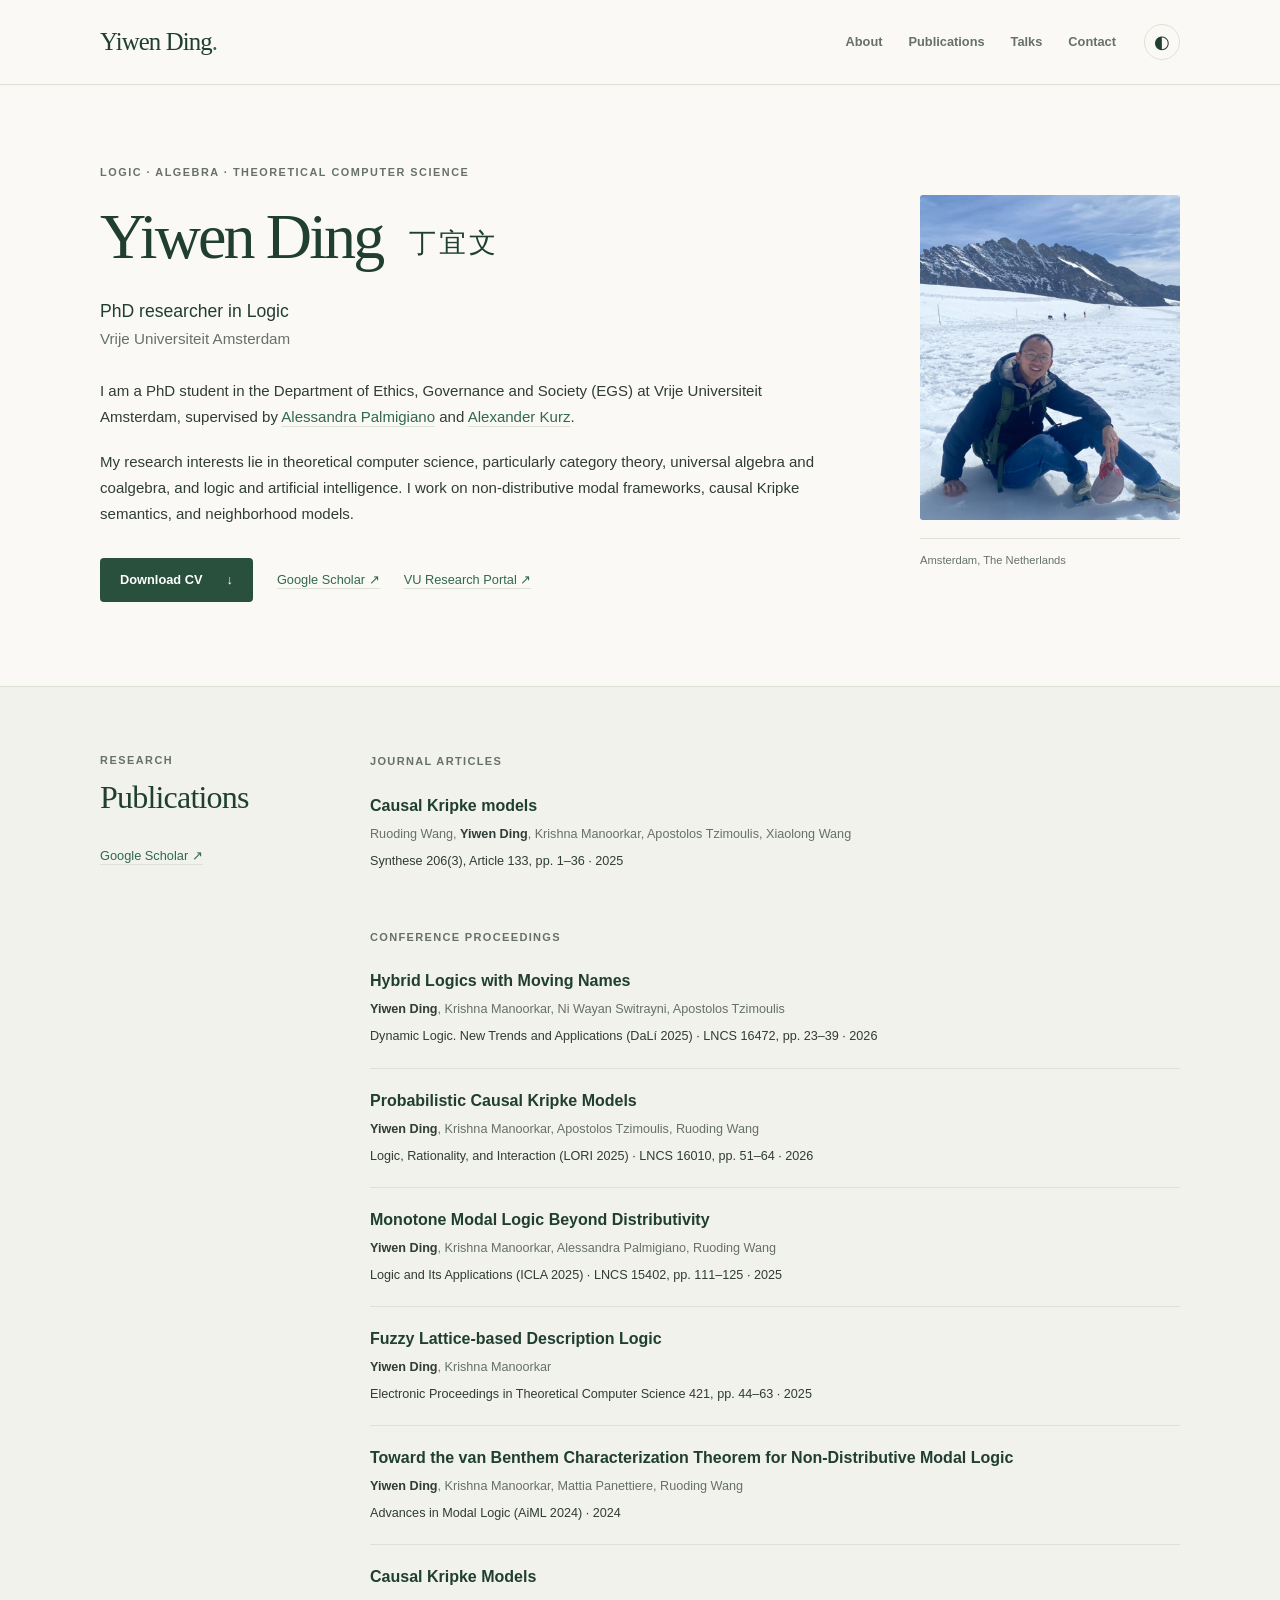
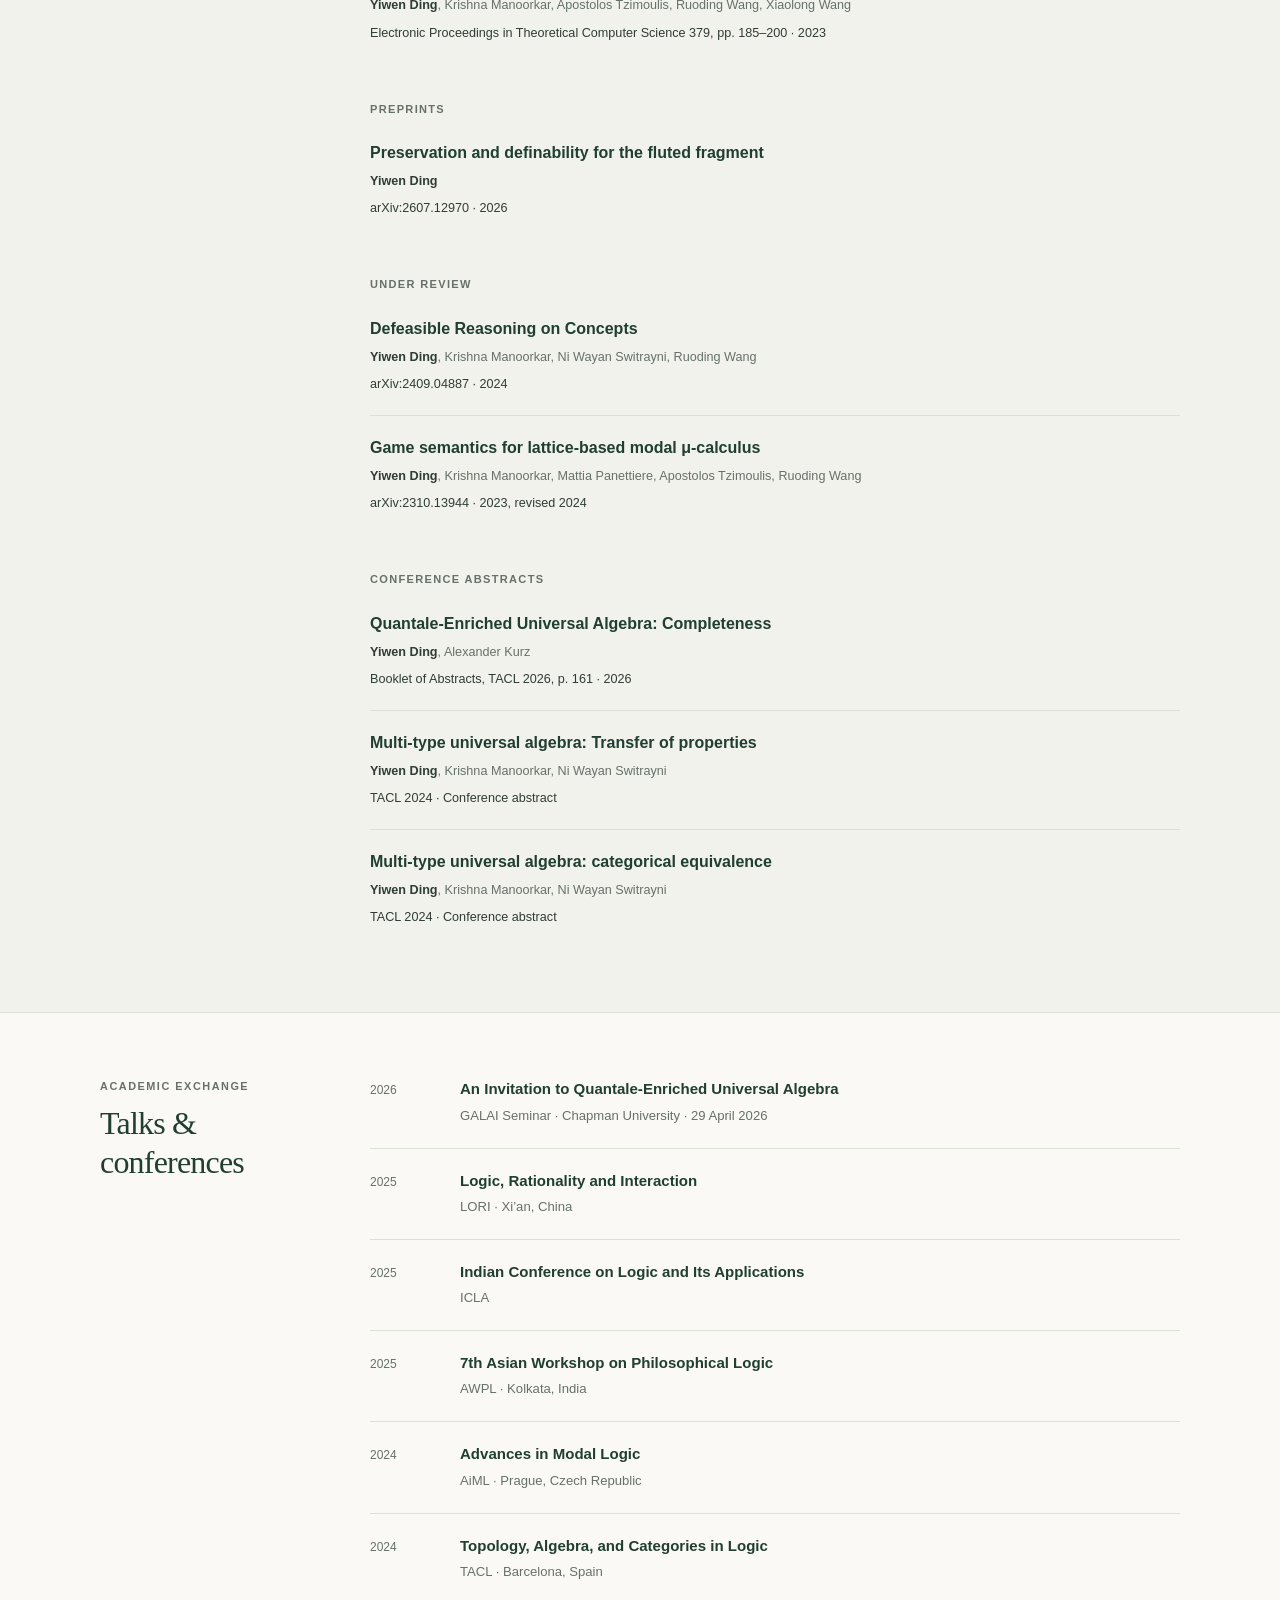
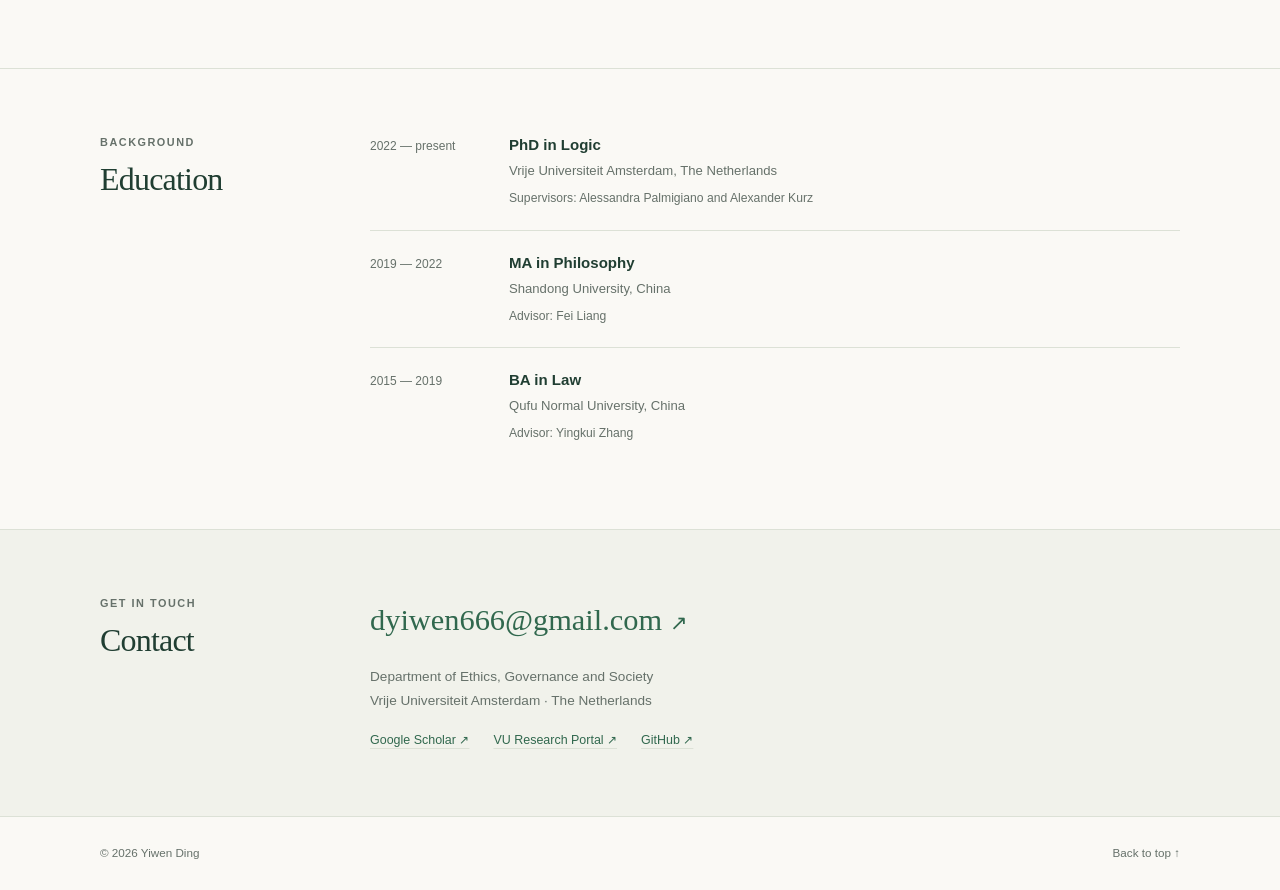
==== index.html @ 4020439a "update" ====
<!DOCTYPE html>
<html lang="en">
<head>
  <meta charset="UTF-8">
  <meta name="viewport" content="width=device-width, initial-scale=1.0">
  <meta name="description" content="Yiwen Ding — PhD researcher in logic at Vrije Universiteit Amsterdam. Research in modal logic, algebra, coalgebra, and the foundations of reasoning.">
  <meta name="color-scheme" content="light dark">
  <title>Yiwen Ding | Logic &amp; Theoretical Computer Science</title>
  <link rel="stylesheet" href="style.css">
  <script src="script.js" defer></script>
</head>
<body class="light">
  <a class="skip-link" href="#main">Skip to content</a>
  <header class="site-header">
    <div class="container header-inner">
      <a class="wordmark" href="#about" aria-label="Yiwen Ding, home">Yiwen Ding<span class="wordmark-dot">.</span></a>
      <div class="nav-right">
        <nav aria-label="Main navigation">
          <a href="#about">About</a>
          <a href="#publications">Publications</a>
          <a href="#talks">Talks</a>
          <a href="#contact">Contact</a>
        </nav>
        <button id="theme-toggle" type="button" aria-label="Switch to dark theme" title="Switch to dark theme" hidden>◐</button>
      </div>
    </div>
  </header>
  <main id="main">
    <section id="about" class="intro section">
      <div class="container about-grid">
        <div>
          <p class="eyebrow">Logic · Algebra · Theoretical Computer Science</p>
          <h1>Yiwen Ding <span class="chinese-name" lang="zh">丁宜文</span></h1>
          <p class="intro-role">PhD researcher in Logic<br><span>Vrije Universiteit Amsterdam</span></p>
          <p>I am a PhD student in the Department of Ethics, Governance and Society (EGS) at Vrije Universiteit Amsterdam, supervised by <a href="https://research.vu.nl/en/persons/alessandra-palmigiano">Alessandra Palmigiano</a> and <a href="https://alexhkurz.github.io/">Alexander Kurz</a>.</p>
          <p>My research interests lie in theoretical computer science, particularly category theory, universal algebra and coalgebra, and logic and artificial intelligence. I work on non-distributive modal frameworks, causal Kripke semantics, and neighborhood models.</p>
          <div class="intro-links">
            <a class="cv-btn" href="Yiwen_Ding_CV.pdf" download>Download CV <span aria-hidden="true">↓</span></a>
            <a class="text-link" href="https://scholar.google.com/citations?user=UDOWR0MAAAAJ&amp;hl=en">Google Scholar <span aria-hidden="true">↗</span></a>
            <a class="text-link" href="https://research.vu.nl/en/persons/yiwen-ding/">VU Research Portal <span aria-hidden="true">↗</span></a>
          </div>
        </div>
        <figure class="portrait">
          <img class="profile-img" src="images/profile.jpg" alt="Yiwen Ding" width="510" height="537" fetchpriority="high">
          <figcaption>Amsterdam, The Netherlands</figcaption>
        </figure>
      </div>
    </section>
    <section id="publications" class="section publications-section">
      <div class="container section-layout">
        <div class="section-heading"><p class="eyebrow">Research</p><h2>Publications</h2><a class="text-link" href="https://scholar.google.com/citations?user=UDOWR0MAAAAJ&amp;hl=en">Google Scholar ↗</a></div>
        <div class="section-content publications">
          <h3>Journal Articles</h3>
          <ul class="list">
            <li>
              <strong><a href="https://doi.org/10.1007/s11229-025-05223-z">Causal Kripke models</a></strong>
              <p class="pub-authors">Ruoding Wang, <span class="author-self">Yiwen Ding</span>, Krishna Manoorkar, Apostolos Tzimoulis, Xiaolong Wang</p>
              <p class="pub-venue">Synthese 206(3), Article 133, pp. 1–36 · 2025</p>
            </li>
          </ul>

          <h3>Conference Proceedings</h3>
          <ul class="list">
            <li>
              <strong><a href="https://doi.org/10.1007/978-3-032-22626-6_2">Hybrid Logics with Moving Names</a></strong>
              <p class="pub-authors"><span class="author-self">Yiwen Ding</span>, Krishna Manoorkar, Ni Wayan Switrayni, Apostolos Tzimoulis</p>
              <p class="pub-venue">Dynamic Logic. New Trends and Applications (DaLí 2025) · LNCS 16472, pp. 23–39 · 2026</p>
            </li>
            <li>
              <strong><a href="https://doi.org/10.1007/978-981-95-2481-5_4">Probabilistic Causal Kripke Models</a></strong>
              <p class="pub-authors"><span class="author-self">Yiwen Ding</span>, Krishna Manoorkar, Apostolos Tzimoulis, Ruoding Wang</p>
              <p class="pub-venue">Logic, Rationality, and Interaction (LORI 2025) · LNCS 16010, pp. 51–64 · 2026</p>
            </li>
            <li>
              <strong><a href="https://doi.org/10.1007/978-3-031-89610-1_8">Monotone Modal Logic Beyond Distributivity</a></strong>
              <p class="pub-authors"><span class="author-self">Yiwen Ding</span>, Krishna Manoorkar, Alessandra Palmigiano, Ruoding Wang</p>
              <p class="pub-venue">Logic and Its Applications (ICLA 2025) · LNCS 15402, pp. 111–125 · 2025</p>
            </li>
            <li>
              <strong><a href="https://doi.org/10.4204/EPTCS.421.3">Fuzzy Lattice-based Description Logic</a></strong>
              <p class="pub-authors"><span class="author-self">Yiwen Ding</span>, Krishna Manoorkar</p>
              <p class="pub-venue">Electronic Proceedings in Theoretical Computer Science 421, pp. 44–63 · 2025</p>
            </li>
            <li>
              <strong><a href="https://arxiv.org/abs/2404.05574">Toward the van Benthem Characterization Theorem for Non-Distributive Modal Logic</a></strong>
              <p class="pub-authors"><span class="author-self">Yiwen Ding</span>, Krishna Manoorkar, Mattia Panettiere, Ruoding Wang</p>
              <p class="pub-venue">Advances in Modal Logic (AiML 2024) · 2024</p>
            </li>
            <li>
              <strong><a href="https://doi.org/10.4204/EPTCS.379.16">Causal Kripke Models</a></strong>
              <p class="pub-authors"><span class="author-self">Yiwen Ding</span>, Krishna Manoorkar, Apostolos Tzimoulis, Ruoding Wang, Xiaolong Wang</p>
              <p class="pub-venue">Electronic Proceedings in Theoretical Computer Science 379, pp. 185–200 · 2023</p>
            </li>
          </ul>

          <h3>Preprints</h3>
          <ul class="list">
            <li>
              <strong><a href="https://arxiv.org/abs/2607.12970">Preservation and definability for the fluted fragment</a></strong>
              <p class="pub-authors"><span class="author-self">Yiwen Ding</span></p>
              <p class="pub-venue">arXiv:2607.12970 · 2026</p>
            </li>
          </ul>

          <h3>Under Review</h3>
          <ul class="list">
            <li>
              <strong><a href="https://arxiv.org/abs/2409.04887">Defeasible Reasoning on Concepts</a></strong>
              <p class="pub-authors"><span class="author-self">Yiwen Ding</span>, Krishna Manoorkar, Ni Wayan Switrayni, Ruoding Wang</p>
              <p class="pub-venue">arXiv:2409.04887 · 2024</p>
            </li>
            <li>
              <strong><a href="https://arxiv.org/abs/2310.13944">Game semantics for lattice-based modal μ-calculus</a></strong>
              <p class="pub-authors"><span class="author-self">Yiwen Ding</span>, Krishna Manoorkar, Mattia Panettiere, Apostolos Tzimoulis, Ruoding Wang</p>
              <p class="pub-venue">arXiv:2310.13944 · 2023, revised 2024</p>
            </li>
          </ul>

          <h3>Conference Abstracts</h3>
          <ul class="list">
            <li>
              <strong><a href="https://iris.unipa.it/retrieve/c1d30036-c6f7-4315-8974-d4cc712c6552/TACL%202026%20-%20Booklet%20of%20Abstracts.pdf#page=176">Quantale-Enriched Universal Algebra: Completeness</a></strong>
              <p class="pub-authors"><span class="author-self">Yiwen Ding</span>, Alexander Kurz</p>
              <p class="pub-venue">Booklet of Abstracts, TACL 2026, p. 161 · 2026</p>
            </li>
            <li>
              <strong><a href="https://iiia.csic.es/tacl2024/abstracts/conference/contributed/TACL_2024_paper_72.pdf">Multi-type universal algebra: Transfer of properties</a></strong>
              <p class="pub-authors"><span class="author-self">Yiwen Ding</span>, Krishna Manoorkar, Ni Wayan Switrayni</p>
              <p class="pub-venue">TACL 2024 · Conference abstract</p>
            </li>
            <li>
              <strong><a href="https://iiia.csic.es/tacl2024/abstracts/conference/contributed/TACL_2024_paper_75.pdf">Multi-type universal algebra: categorical equivalence</a></strong>
              <p class="pub-authors"><span class="author-self">Yiwen Ding</span>, Krishna Manoorkar, Ni Wayan Switrayni</p>
              <p class="pub-venue">TACL 2024 · Conference abstract</p>
            </li>
          </ul>
        </div>
      </div>
    </section>
    <section id="talks" class="section">
      <div class="container section-layout">
        <div class="section-heading"><p class="eyebrow">Academic exchange</p><h2>Talks &amp; conferences</h2></div>
        <div class="section-content">
          <ul class="timeline">
            <li><span class="year">2026</span><div><h3><a href="https://sites.google.com/chapman.edu/galai/previous-semesters/spring-2026">An Invitation to Quantale-Enriched Universal Algebra</a></h3><p>GALAI Seminar · Chapman University · 29 April 2026</p></div></li>
            <li><span class="year">2025</span><div><h3>Logic, Rationality and Interaction</h3><p>LORI · Xi’an, China</p></div></li>
            <li><span class="year">2025</span><div><h3>Indian Conference on Logic and Its Applications</h3><p>ICLA</p></div></li>
            <li><span class="year">2025</span><div><h3>7th Asian Workshop on Philosophical Logic</h3><p>AWPL · Kolkata, India</p></div></li>
            <li><span class="year">2024</span><div><h3>Advances in Modal Logic</h3><p>AiML · Prague, Czech Republic</p></div></li>
            <li><span class="year">2024</span><div><h3>Topology, Algebra, and Categories in Logic</h3><p>TACL · Barcelona, Spain</p></div></li>
          </ul>
        </div>
      </div>
    </section>
    <section id="education" class="section">
      <div class="container section-layout">
        <div class="section-heading"><p class="eyebrow">Background</p><h2>Education</h2></div>
        <div class="section-content">
          <ul class="timeline education-list">
            <li><span class="year">2022 — present</span><div><h3>PhD in Logic</h3><p>Vrije Universiteit Amsterdam, The Netherlands</p><p class="detail">Supervisors: Alessandra Palmigiano and Alexander Kurz</p></div></li>
            <li><span class="year">2019 — 2022</span><div><h3>MA in Philosophy</h3><p>Shandong University, China</p><p class="detail">Advisor: Fei Liang</p></div></li>
            <li><span class="year">2015 — 2019</span><div><h3>BA in Law</h3><p>Qufu Normal University, China</p><p class="detail">Advisor: Yingkui Zhang</p></div></li>
          </ul>
        </div>
      </div>
    </section>
    <section id="contact" class="section contact-section">
      <div class="container section-layout">
        <div class="section-heading"><p class="eyebrow">Get in touch</p><h2>Contact</h2></div>
        <div class="section-content">
          <a class="contact-email" href="mailto:dyiwen666@gmail.com">dyiwen666@gmail.com <span aria-hidden="true">↗</span></a>
          <p>Department of Ethics, Governance and Society<br>Vrije Universiteit Amsterdam · The Netherlands</p>
          <div class="social-links"><a href="https://scholar.google.com/citations?user=UDOWR0MAAAAJ&amp;hl=en">Google Scholar ↗</a><a href="https://research.vu.nl/en/persons/yiwen-ding/">VU Research Portal ↗</a><a href="https://github.com/YiwenDing-Logic">GitHub ↗</a></div>
        </div>
      </div>
    </section>
  </main>
  <footer><div class="container footer-inner"><p>© <span data-current-year>2026</span> Yiwen Ding</p><a href="#about">Back to top ↑</a></div></footer>
</body>
</html>
---- style.css ----
/* Shared styles for the homepage and CV. System fonts keep the site self-contained. */
:root {
  color-scheme: light;
  --bg: #faf9f5;
  --surface: #f1f2eb;
  --text: #303c36;
  --muted: #66716a;
  --title: #203e32;
  --link: #31684e;
  --link-hover: #17462f;
  --border: #dce1d6;
  --button-bg: #294f3d;
  --button-text: #fff;
  --header-bg: #faf9f5f5;
}
body.dark {
  color-scheme: dark;
  --bg: #17231e;
  --surface: #1e2d25;
  --text: #d7dfd8;
  --muted: #a8b9ad;
  --title: #eef1e7;
  --link: #a4d4af;
  --link-hover: #d5f1db;
  --border: #35483c;
  --button-bg: #b6d8bb;
  --button-text: #17231e;
  --header-bg: #17231ef5;
}
* { box-sizing: border-box; }
html { scroll-behavior: smooth; scroll-padding-top: 100px; }
body { margin: 0; background: var(--bg); color: var(--text); font: 16px/1.75 -apple-system, BlinkMacSystemFont, "Segoe UI", sans-serif; -webkit-font-smoothing: antialiased; }
a { color: var(--link); text-decoration-color: var(--border); text-underline-offset: 4px; transition: color .15s; }
a:hover { color: var(--link-hover); text-decoration-color: currentColor; }
a:focus-visible, button:focus-visible { outline: 2px solid var(--link); outline-offset: 5px; border-radius: 2px; }
button { font: inherit; }
[hidden] { display: none !important; }
.container { width: min(1080px, calc(100% - 96px)); margin-inline: auto; }
h1, h2, .wordmark, .title-large { font-family: Georgia, "Times New Roman", serif; font-weight: 400; color: var(--title); }
h1 { font-size: clamp(2.8rem, 5vw, 4.1rem); line-height: 1.15; letter-spacing: -.045em; margin: 18px 0 24px; }
h2 { font-size: 2rem; line-height: 1.2; letter-spacing: -.025em; margin: 8px 0 24px; }
h3 { color: var(--title); }
p { margin: 0 0 18px; }
.eyebrow { font-size: .68rem; font-weight: 650; letter-spacing: .14em; text-transform: uppercase; color: var(--muted); margin: 0; }
.skip-link { position: fixed; top: -100px; left: 20px; z-index: 10; background: var(--bg); padding: 12px 20px; }
.skip-link:focus { top: 12px; }
.site-header { position: sticky; top: 0; z-index: 5; background: var(--header-bg); border-bottom: 1px solid var(--border); }
.header-inner { display: flex; justify-content: space-between; align-items: center; min-height: 84px; gap: 24px; }
.wordmark { font-size: 1.55rem; text-decoration: none; white-space: nowrap; letter-spacing: -.035em; }
.wordmark-dot { color: var(--link); }
.nav-right { display: flex; align-items: center; gap: 28px; }
nav { display: flex; flex-wrap: wrap; gap: 26px; }
nav a { font-size: .8rem; font-weight: 550; text-decoration: none; color: var(--muted); }
nav a:hover { color: var(--title); }
#theme-toggle { display: inline-flex; align-items: center; justify-content: center; width: 36px; height: 36px; border: 1px solid var(--border); border-radius: 50%; color: var(--title); background: transparent; cursor: pointer; font-size: 1.15rem; flex-shrink: 0; }
#theme-toggle:hover { background: var(--surface); }
.section { padding: 64px 0; }
.intro { padding-block: 78px 84px; }
.about-grid { display: grid; grid-template-columns: minmax(0, 1fr) 260px; gap: 88px; align-items: center; }
.chinese-name { display: inline-block; font-family: "Songti SC", "SimSun", serif; font-size: .42em; letter-spacing: .1em; vertical-align: middle; margin-left: 14px; }
.intro-role { color: var(--title); font-size: 1.1rem; line-height: 1.55; margin-bottom: 26px; }
.intro-role span { color: var(--muted); font-size: .95rem; }
.intro p:not(.eyebrow):not(.intro-role) { font-size: .94rem; }
.intro-links { display: flex; gap: 24px; align-items: center; flex-wrap: wrap; margin-top: 30px; }
.cv-btn { display: inline-flex; gap: 24px; align-items: center; padding: 10px 19px; background: var(--button-bg); color: var(--button-text); border: 1px solid transparent; border-radius: 4px; font-size: .8rem; font-weight: 550; text-decoration: none; }
.cv-btn:hover { color: var(--button-text); border-color: var(--link); filter: brightness(1.12); }
.text-link { font-size: .8rem; }
.portrait { margin: 0; }
.profile-img { display: block; width: 100%; aspect-ratio: 4 / 5; object-fit: cover; border-radius: 3px; }
.portrait figcaption { border-top: 1px solid var(--border); margin-top: 18px; padding-top: 12px; font-size: .7rem; color: var(--muted); }
.section-layout { display: grid; grid-template-columns: 220px minmax(0, 1fr); gap: 50px; }
.section-content { min-width: 0; }
.publications-section { background: var(--surface); border-block: 1px solid var(--border); }
.publications > h3 { font: 650 .69rem/1.4 -apple-system, BlinkMacSystemFont, "Segoe UI", sans-serif; letter-spacing: .12em; text-transform: uppercase; color: var(--muted); margin: 38px 0 4px; }
.publications > h3:first-child { margin-top: 3px; }
.list { list-style: none; padding: 0; margin: 0; }
.list li { padding: 20px 0; border-bottom: 1px solid var(--border); font-size: .84rem; color: var(--muted); }
.list li:last-child { border-bottom: 0; }
.publications strong { display: inline-block; margin-bottom: 5px; font-size: 1rem; line-height: 1.5; font-weight: 600; color: var(--title); }
.publications strong a { text-decoration: none; color: var(--title); }
.publications strong a:hover { color: var(--link); text-decoration: underline; }
.publications em { font-style: normal; color: var(--text); }
.timeline { list-style: none; margin: 0; padding: 0; }
.timeline li { display: grid; grid-template-columns: 66px minmax(0, 1fr); gap: 24px; padding: 20px 0; border-bottom: 1px solid var(--border); }
.timeline li:first-child { padding-top: 0; }
.timeline li:last-child { border-bottom: none; }
.year { color: var(--muted); font-size: .75rem; font-variant-numeric: tabular-nums; padding-top: 3px; }
.timeline h3 { font-size: .94rem; line-height: 1.55; font-weight: 550; margin: 0 0 4px; }
.timeline p { font-size: .82rem; color: var(--muted); margin: 0; }
#education { border-top: 1px solid var(--border); }
.education-list li { grid-template-columns: 115px minmax(0, 1fr); }
.timeline .detail { margin-top: 5px; font-size: .76rem; }
.contact-section { background: var(--surface); border-block: 1px solid var(--border); }
.contact-email { display: inline-block; font-family: Georgia, "Times New Roman", serif; font-size: clamp(1.25rem, 2.8vw, 1.9rem); text-decoration: none; margin-bottom: 18px; overflow-wrap: anywhere; }
.contact-email span { font-family: sans-serif; font-size: .7em; }
.contact-section .section-content p { font-size: .85rem; color: var(--muted); }
.social-links { display: flex; flex-wrap: wrap; gap: 24px; font-size: .78rem; }
footer { padding: 26px 0; color: var(--muted); font-size: .73rem; }
.footer-inner { display: flex; justify-content: space-between; gap: 20px; }
footer p { margin: 0; }
footer a { color: var(--muted); text-decoration: none; }
/* Existing standalone CV uses the same typography and theme. */
.hero { padding: 48px 0; border-bottom: 1px solid var(--border); }
.hero-content { display: flex; justify-content: space-between; align-items: flex-start; gap: 36px; }
.title-large { font-size: 2.7rem; margin: 12px 0; }
.subtitle { color: var(--muted); font-size: .88rem; max-width: 540px; }
.cv-hero-actions { display: flex; flex-direction: column; gap: 24px; align-items: flex-end; }
.cv-hero-buttons { display: flex; align-items: center; gap: 16px; }
.cv-main { padding: 48px 0; }
.cv-grid { display: grid; grid-template-columns: 270px minmax(0, 1fr); gap: 40px; }
.cv-sidebar { display: flex; flex-direction: column; gap: 24px; }
.cv-card { padding: 24px; background: var(--surface); border: 1px solid var(--border); border-radius: 4px; font-size: .8rem; overflow-wrap: anywhere; }
.cv-card h3 { margin: 0 0 14px; font-size: 1rem; }
.cv-card ul { padding-left: 18px; }
.cv-card li { margin-bottom: 8px; }
.cv-body { display: flex; flex-direction: column; gap: 34px; }
.cv-section { border-bottom: 1px solid var(--border); padding-bottom: 28px; font-size: .9rem; }
.cv-section h2 { margin-top: 0; font-size: 1.7rem; }
.cv-section .list li { padding: 12px 0; }
.cv-section .list li:first-child { padding-top: 0; }
.cv-page footer { border-top: 1px solid var(--border); }
@media (max-width: 900px) {
  .container { width: calc(100% - 64px); }
  .about-grid { grid-template-columns: minmax(0, 1fr) 210px; gap: 40px; }
  .section-layout { grid-template-columns: 170px minmax(0, 1fr); gap: 30px; }
  .cv-hero-content { flex-direction: column; }
  .cv-hero-actions { align-items: flex-start; }
  .cv-grid { grid-template-columns: 230px minmax(0, 1fr); gap: 26px; }
}
@media (max-width: 680px) {
  html { scroll-padding-top: 136px; }
  .container { width: calc(100% - 40px); }
  .header-inner { flex-wrap: wrap; gap: 4px; padding-block: 12px; }
  .wordmark { font-size: 1.4rem; }
  .nav-right { width: 100%; justify-content: space-between; gap: 12px; }
  nav { gap: 20px; }
  nav a { font-size: .75rem; }
  #theme-toggle { width: 30px; height: 30px; }
  .intro { padding: 40px 0 48px; }
  .about-grid { grid-template-columns: 1fr; gap: 32px; }
  h1 { margin-top: 14px; font-size: 2.9rem; }
  .chinese-name { margin-left: 8px; }
  .intro .eyebrow { font-size: .59rem; letter-spacing: .1em; }
  .portrait { max-width: 210px; }
  .profile-img { aspect-ratio: 1 / 1; }
  .section { padding-block: 42px; }
  .section-layout { grid-template-columns: 1fr; gap: 12px; }
  .section-heading h2 br { display: none; }
  .section-heading h2 { font-size: 1.85rem; margin-bottom: 20px; }
  .timeline li { gap: 15px; grid-template-columns: 48px minmax(0, 1fr); }
  .education-list li { grid-template-columns: 100px minmax(0, 1fr); }
  .cv-grid { grid-template-columns: 1fr; }
  .title-large { font-size: 2.2rem; }
  .cv-hero-actions nav { gap: 16px; }
}
@media (prefers-reduced-motion: reduce) {
  html { scroll-behavior: auto; }
  *, *::before, *::after { transition: none !important; }
}
@media print {
  :root, body.dark { --bg: white; --surface: white; --text: #222; --muted: #555; --title: #111; --link: #222; --border: #ddd; color-scheme: light; }
  .site-header, #theme-toggle, .skip-link, .intro-links, .cv-hero-actions, footer { display: none !important; }
  .container { width: 100%; }
  .section, .intro { padding-block: 24px; }
  .section-layout { grid-template-columns: 155px minmax(0, 1fr); gap: 24px; }
  .list li, .timeline li { break-inside: avoid; }
  .cv-grid { grid-template-columns: 1fr; }
  .cv-sidebar { display: none; }
}
.pub-authors, .pub-venue { margin: 0; }
.pub-authors { font-size: .79rem; }
.pub-venue { margin-top: 5px; font-size: .79rem; color: var(--text); }
.author-self { color: var(--text); font-weight: 600; }
.timeline h3 a { color: var(--title); text-decoration: none; }
.timeline h3 a:hover { text-decoration: underline; }
.profile-img { height: auto; }
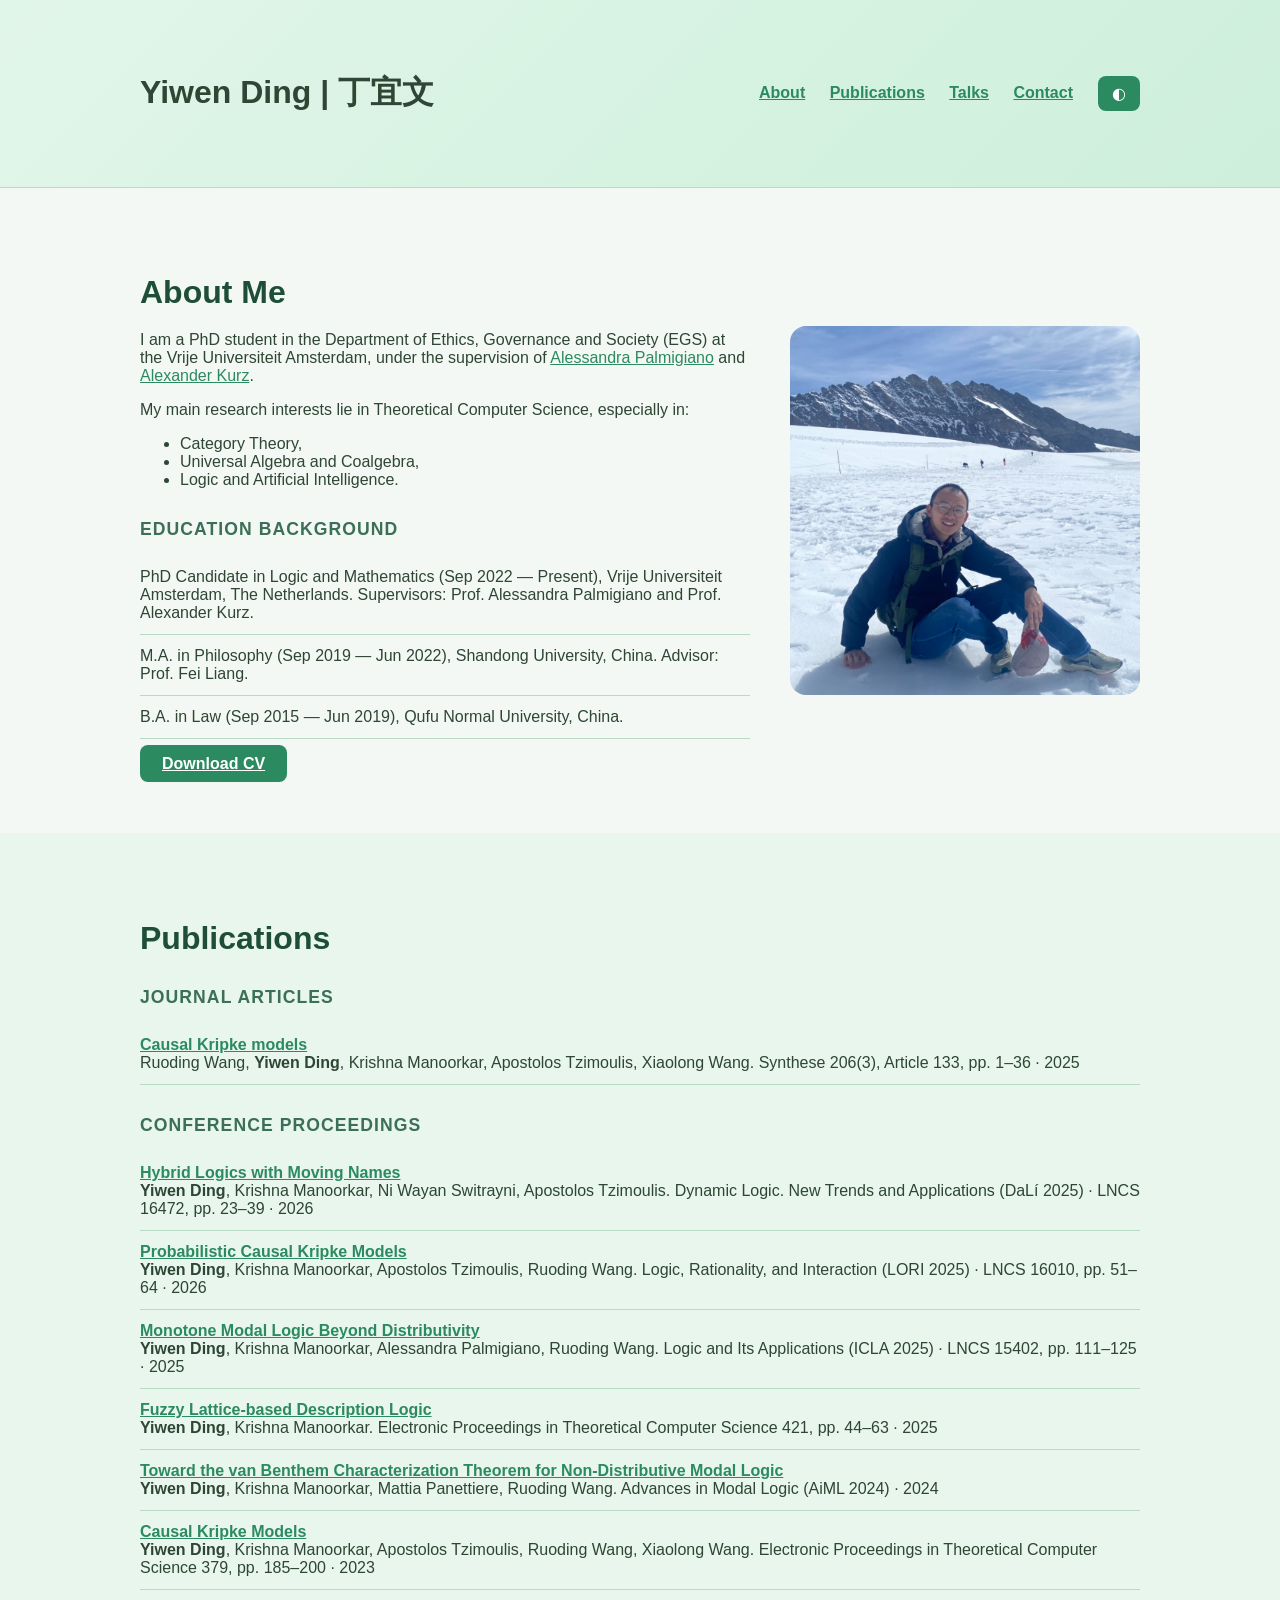
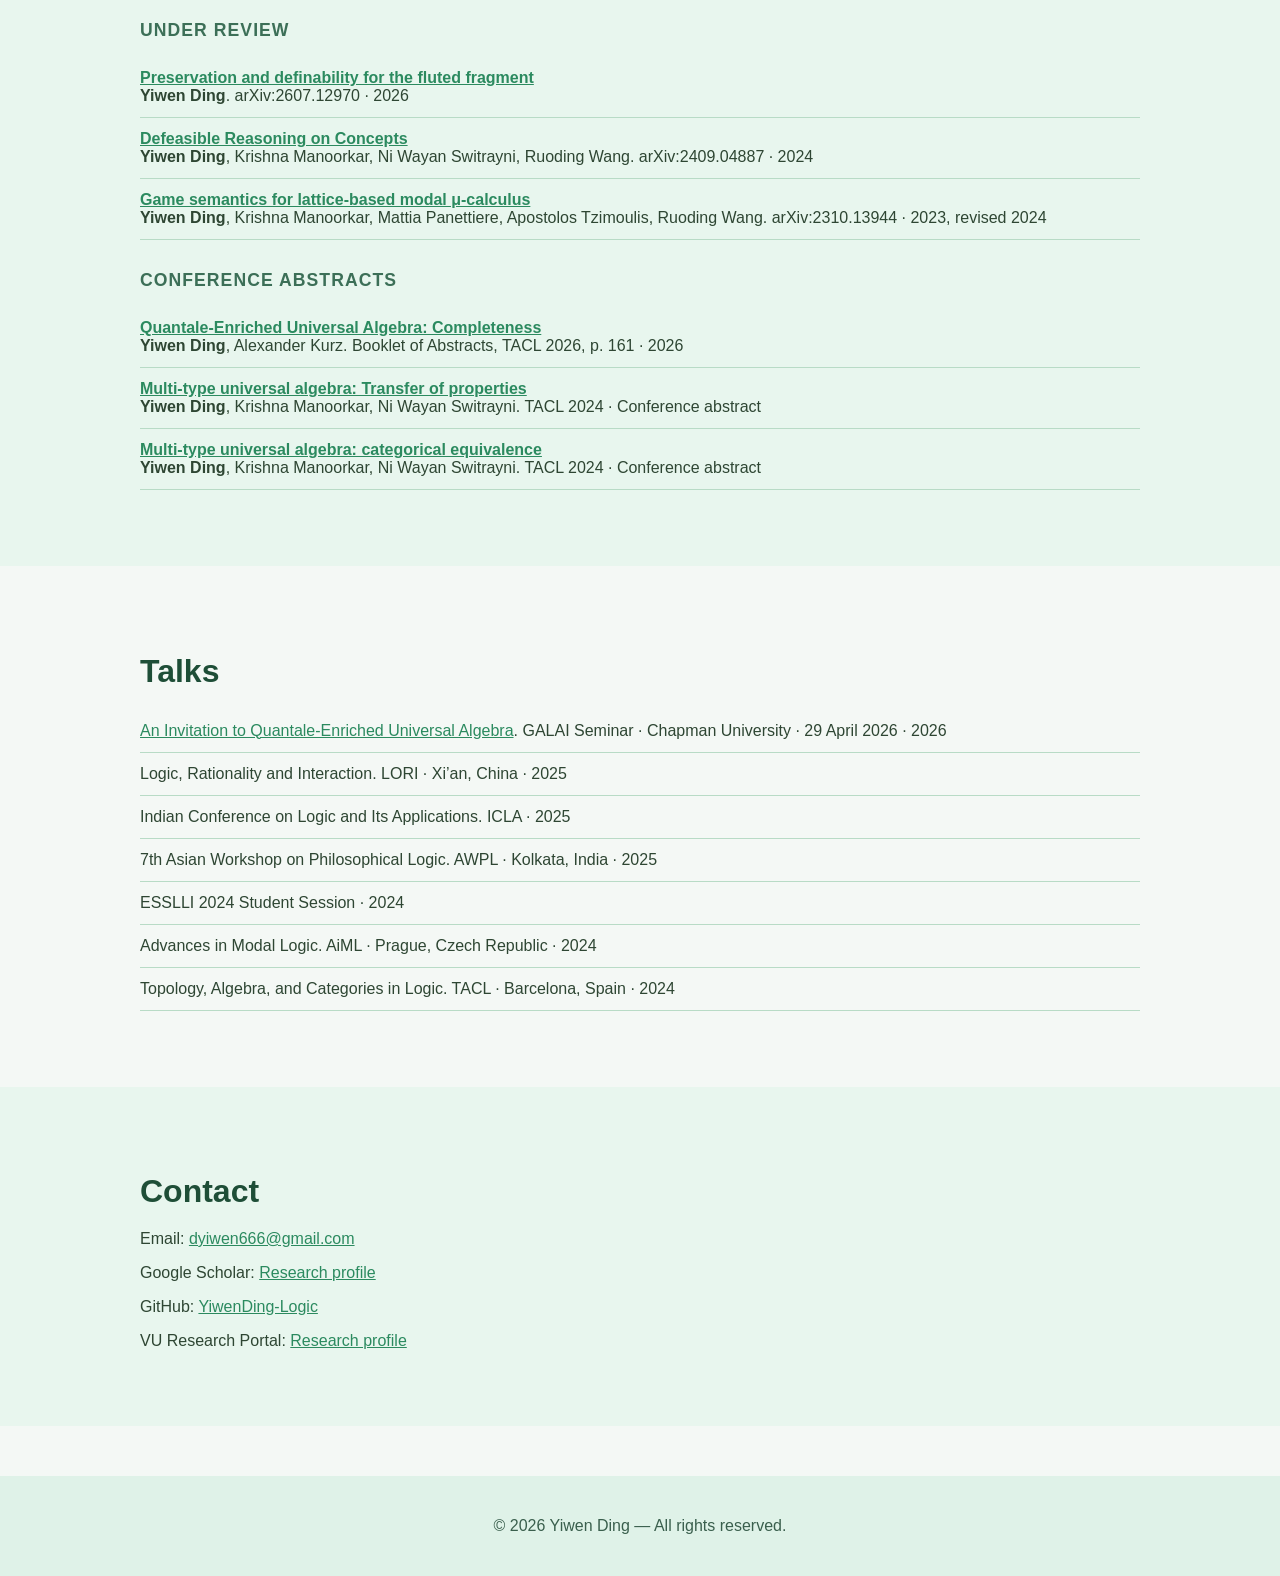
==== commit b391c424: "update" ====
--- a/index.html
+++ b/index.html
@@ -1,180 +1,173 @@
 <!DOCTYPE html>
 <html lang="en">
+
 <head>
   <meta charset="UTF-8">
   <meta name="viewport" content="width=device-width, initial-scale=1.0">
-  <meta name="description" content="Yiwen Ding — PhD researcher in logic at Vrije Universiteit Amsterdam. Research in modal logic, algebra, coalgebra, and the foundations of reasoning.">
-  <meta name="color-scheme" content="light dark">
-  <title>Yiwen Ding | Logic &amp; Theoretical Computer Science</title>
+  <title>Yiwen Ding | Personal Homepage</title>
   <link rel="stylesheet" href="style.css">
-  <script src="script.js" defer></script>
 </head>
+
 <body class="light">
-  <a class="skip-link" href="#main">Skip to content</a>
-  <header class="site-header">
-    <div class="container header-inner">
-      <a class="wordmark" href="#about" aria-label="Yiwen Ding, home">Yiwen Ding<span class="wordmark-dot">.</span></a>
+
+  <header class="hero">
+    <div class="container hero-content">
+      <div>
+        <h1 class="title-small">Yiwen Ding | 丁宜文</h1>
+      </div>
+
       <div class="nav-right">
-        <nav aria-label="Main navigation">
+        <nav>
           <a href="#about">About</a>
           <a href="#publications">Publications</a>
           <a href="#talks">Talks</a>
           <a href="#contact">Contact</a>
         </nav>
+
+        <!-- Dark Mode Toggle -->
         <button id="theme-toggle" type="button" aria-label="Switch to dark theme" title="Switch to dark theme" hidden>◐</button>
       </div>
     </div>
   </header>
-  <main id="main">
-    <section id="about" class="intro section">
-      <div class="container about-grid">
-        <div>
-          <p class="eyebrow">Logic · Algebra · Theoretical Computer Science</p>
-          <h1>Yiwen Ding <span class="chinese-name" lang="zh">丁宜文</span></h1>
-          <p class="intro-role">PhD researcher in Logic<br><span>Vrije Universiteit Amsterdam</span></p>
-          <p>I am a PhD student in the Department of Ethics, Governance and Society (EGS) at Vrije Universiteit Amsterdam, supervised by <a href="https://research.vu.nl/en/persons/alessandra-palmigiano">Alessandra Palmigiano</a> and <a href="https://alexhkurz.github.io/">Alexander Kurz</a>.</p>
-          <p>My research interests lie in theoretical computer science, particularly category theory, universal algebra and coalgebra, and logic and artificial intelligence. I work on non-distributive modal frameworks, causal Kripke semantics, and neighborhood models.</p>
-          <div class="intro-links">
-            <a class="cv-btn" href="Yiwen_Ding_CV.pdf" download>Download CV <span aria-hidden="true">↓</span></a>
-            <a class="text-link" href="https://scholar.google.com/citations?user=UDOWR0MAAAAJ&amp;hl=en">Google Scholar <span aria-hidden="true">↗</span></a>
-            <a class="text-link" href="https://research.vu.nl/en/persons/yiwen-ding/">VU Research Portal <span aria-hidden="true">↗</span></a>
-          </div>
-        </div>
-        <figure class="portrait">
-          <img class="profile-img" src="images/profile.jpg" alt="Yiwen Ding" width="510" height="537" fetchpriority="high">
-          <figcaption>Amsterdam, The Netherlands</figcaption>
-        </figure>
+
+  <main>
+  <!-- About -->
+  <section id="about" class="section">
+    <div class="container about-grid">
+      <div>
+        <h2>About Me</h2>
+        <p>
+          I am a PhD student in the Department of Ethics, Governance and Society (EGS) at the Vrije Universiteit Amsterdam, under the supervision of <a href="https://research.vu.nl/en/persons/alessandra-palmigiano" target="_blank" rel="noopener noreferrer">Alessandra Palmigiano</a> and <a href="https://alexhkurz.github.io/" target="_blank" rel="noopener noreferrer">Alexander Kurz</a>.
+        </p>
+        <p>My main research interests lie in Theoretical Computer Science, especially in:</p>
+        <ul>
+          <li>Category Theory,</li>
+          <li>Universal Algebra and Coalgebra,</li>
+          <li>Logic and Artificial Intelligence.</li>
+        </ul>
+        <h3>Education Background</h3>
+        <ul class="list">
+          <li>PhD Candidate in Logic and Mathematics (Sep 2022 — Present), Vrije Universiteit Amsterdam, The Netherlands. Supervisors: Prof. Alessandra Palmigiano and Prof. Alexander Kurz.</li>
+          <li>M.A. in Philosophy (Sep 2019 — Jun 2022), Shandong University, China. Advisor: Prof. Fei Liang.</li>
+          <li>B.A. in Law (Sep 2015 — Jun 2019), Qufu Normal University, China.</li>
+        </ul>
+        <a class="cv-btn" href="Yiwen_Ding_CV.pdf" download>Download CV</a>
       </div>
-    </section>
-    <section id="publications" class="section publications-section">
-      <div class="container section-layout">
-        <div class="section-heading"><p class="eyebrow">Research</p><h2>Publications</h2><a class="text-link" href="https://scholar.google.com/citations?user=UDOWR0MAAAAJ&amp;hl=en">Google Scholar ↗</a></div>
-        <div class="section-content publications">
+
+      <img class="profile-img" src="images/profile.jpg" alt="Yiwen Ding">
+    </div>
+  </section>
+
+  <!-- Publications -->
+  <section id="publications" class="section alt">
+    <div class="container">
+      <h2>Publications</h2>
           <h3>Journal Articles</h3>
           <ul class="list">
             <li>
-              <strong><a href="https://doi.org/10.1007/s11229-025-05223-z">Causal Kripke models</a></strong>
-              <p class="pub-authors">Ruoding Wang, <span class="author-self">Yiwen Ding</span>, Krishna Manoorkar, Apostolos Tzimoulis, Xiaolong Wang</p>
-              <p class="pub-venue">Synthese 206(3), Article 133, pp. 1–36 · 2025</p>
+              <strong><a href="https://doi.org/10.1007/s11229-025-05223-z">Causal Kripke models</a></strong><br>
+          Ruoding Wang, <span class="author-self">Yiwen Ding</span>, Krishna Manoorkar, Apostolos Tzimoulis, Xiaolong Wang. Synthese 206(3), Article 133, pp. 1–36 · 2025
             </li>
           </ul>
 
           <h3>Conference Proceedings</h3>
           <ul class="list">
             <li>
-              <strong><a href="https://doi.org/10.1007/978-3-032-22626-6_2">Hybrid Logics with Moving Names</a></strong>
-              <p class="pub-authors"><span class="author-self">Yiwen Ding</span>, Krishna Manoorkar, Ni Wayan Switrayni, Apostolos Tzimoulis</p>
-              <p class="pub-venue">Dynamic Logic. New Trends and Applications (DaLí 2025) · LNCS 16472, pp. 23–39 · 2026</p>
+              <strong><a href="https://doi.org/10.1007/978-3-032-22626-6_2">Hybrid Logics with Moving Names</a></strong><br>
+          <span class="author-self">Yiwen Ding</span>, Krishna Manoorkar, Ni Wayan Switrayni, Apostolos Tzimoulis. Dynamic Logic. New Trends and Applications (DaLí 2025) · LNCS 16472, pp. 23–39 · 2026
             </li>
             <li>
-              <strong><a href="https://doi.org/10.1007/978-981-95-2481-5_4">Probabilistic Causal Kripke Models</a></strong>
-              <p class="pub-authors"><span class="author-self">Yiwen Ding</span>, Krishna Manoorkar, Apostolos Tzimoulis, Ruoding Wang</p>
-              <p class="pub-venue">Logic, Rationality, and Interaction (LORI 2025) · LNCS 16010, pp. 51–64 · 2026</p>
+              <strong><a href="https://doi.org/10.1007/978-981-95-2481-5_4">Probabilistic Causal Kripke Models</a></strong><br>
+          <span class="author-self">Yiwen Ding</span>, Krishna Manoorkar, Apostolos Tzimoulis, Ruoding Wang. Logic, Rationality, and Interaction (LORI 2025) · LNCS 16010, pp. 51–64 · 2026
             </li>
             <li>
-              <strong><a href="https://doi.org/10.1007/978-3-031-89610-1_8">Monotone Modal Logic Beyond Distributivity</a></strong>
-              <p class="pub-authors"><span class="author-self">Yiwen Ding</span>, Krishna Manoorkar, Alessandra Palmigiano, Ruoding Wang</p>
-              <p class="pub-venue">Logic and Its Applications (ICLA 2025) · LNCS 15402, pp. 111–125 · 2025</p>
+              <strong><a href="https://doi.org/10.1007/978-3-031-89610-1_8">Monotone Modal Logic Beyond Distributivity</a></strong><br>
+          <span class="author-self">Yiwen Ding</span>, Krishna Manoorkar, Alessandra Palmigiano, Ruoding Wang. Logic and Its Applications (ICLA 2025) · LNCS 15402, pp. 111–125 · 2025
             </li>
             <li>
-              <strong><a href="https://doi.org/10.4204/EPTCS.421.3">Fuzzy Lattice-based Description Logic</a></strong>
-              <p class="pub-authors"><span class="author-self">Yiwen Ding</span>, Krishna Manoorkar</p>
-              <p class="pub-venue">Electronic Proceedings in Theoretical Computer Science 421, pp. 44–63 · 2025</p>
+              <strong><a href="https://doi.org/10.4204/EPTCS.421.3">Fuzzy Lattice-based Description Logic</a></strong><br>
+          <span class="author-self">Yiwen Ding</span>, Krishna Manoorkar. Electronic Proceedings in Theoretical Computer Science 421, pp. 44–63 · 2025
             </li>
             <li>
-              <strong><a href="https://arxiv.org/abs/2404.05574">Toward the van Benthem Characterization Theorem for Non-Distributive Modal Logic</a></strong>
-              <p class="pub-authors"><span class="author-self">Yiwen Ding</span>, Krishna Manoorkar, Mattia Panettiere, Ruoding Wang</p>
-              <p class="pub-venue">Advances in Modal Logic (AiML 2024) · 2024</p>
+              <strong><a href="https://arxiv.org/abs/2404.05574">Toward the van Benthem Characterization Theorem for Non-Distributive Modal Logic</a></strong><br>
+          <span class="author-self">Yiwen Ding</span>, Krishna Manoorkar, Mattia Panettiere, Ruoding Wang. Advances in Modal Logic (AiML 2024) · 2024
             </li>
             <li>
-              <strong><a href="https://doi.org/10.4204/EPTCS.379.16">Causal Kripke Models</a></strong>
-              <p class="pub-authors"><span class="author-self">Yiwen Ding</span>, Krishna Manoorkar, Apostolos Tzimoulis, Ruoding Wang, Xiaolong Wang</p>
-              <p class="pub-venue">Electronic Proceedings in Theoretical Computer Science 379, pp. 185–200 · 2023</p>
-            </li>
-          </ul>
-
-          <h3>Preprints</h3>
-          <ul class="list">
-            <li>
-              <strong><a href="https://arxiv.org/abs/2607.12970">Preservation and definability for the fluted fragment</a></strong>
-              <p class="pub-authors"><span class="author-self">Yiwen Ding</span></p>
-              <p class="pub-venue">arXiv:2607.12970 · 2026</p>
+              <strong><a href="https://doi.org/10.4204/EPTCS.379.16">Causal Kripke Models</a></strong><br>
+          <span class="author-self">Yiwen Ding</span>, Krishna Manoorkar, Apostolos Tzimoulis, Ruoding Wang, Xiaolong Wang. Electronic Proceedings in Theoretical Computer Science 379, pp. 185–200 · 2023
             </li>
           </ul>
 
           <h3>Under Review</h3>
           <ul class="list">
             <li>
-              <strong><a href="https://arxiv.org/abs/2409.04887">Defeasible Reasoning on Concepts</a></strong>
-              <p class="pub-authors"><span class="author-self">Yiwen Ding</span>, Krishna Manoorkar, Ni Wayan Switrayni, Ruoding Wang</p>
-              <p class="pub-venue">arXiv:2409.04887 · 2024</p>
+              <strong><a href="https://arxiv.org/abs/2607.12970">Preservation and definability for the fluted fragment</a></strong><br>
+          <span class="author-self">Yiwen Ding</span>. arXiv:2607.12970 · 2026
             </li>
             <li>
-              <strong><a href="https://arxiv.org/abs/2310.13944">Game semantics for lattice-based modal μ-calculus</a></strong>
-              <p class="pub-authors"><span class="author-self">Yiwen Ding</span>, Krishna Manoorkar, Mattia Panettiere, Apostolos Tzimoulis, Ruoding Wang</p>
-              <p class="pub-venue">arXiv:2310.13944 · 2023, revised 2024</p>
+              <strong><a href="https://arxiv.org/abs/2409.04887">Defeasible Reasoning on Concepts</a></strong><br>
+          <span class="author-self">Yiwen Ding</span>, Krishna Manoorkar, Ni Wayan Switrayni, Ruoding Wang. arXiv:2409.04887 · 2024
+            </li>
+            <li>
+              <strong><a href="https://arxiv.org/abs/2310.13944">Game semantics for lattice-based modal μ-calculus</a></strong><br>
+          <span class="author-self">Yiwen Ding</span>, Krishna Manoorkar, Mattia Panettiere, Apostolos Tzimoulis, Ruoding Wang. arXiv:2310.13944 · 2023, revised 2024
             </li>
           </ul>
 
           <h3>Conference Abstracts</h3>
           <ul class="list">
             <li>
-              <strong><a href="https://iris.unipa.it/retrieve/c1d30036-c6f7-4315-8974-d4cc712c6552/TACL%202026%20-%20Booklet%20of%20Abstracts.pdf#page=176">Quantale-Enriched Universal Algebra: Completeness</a></strong>
-              <p class="pub-authors"><span class="author-self">Yiwen Ding</span>, Alexander Kurz</p>
-              <p class="pub-venue">Booklet of Abstracts, TACL 2026, p. 161 · 2026</p>
+              <strong><a href="https://iris.unipa.it/retrieve/c1d30036-c6f7-4315-8974-d4cc712c6552/TACL%202026%20-%20Booklet%20of%20Abstracts.pdf#page=176">Quantale-Enriched Universal Algebra: Completeness</a></strong><br>
+          <span class="author-self">Yiwen Ding</span>, Alexander Kurz. Booklet of Abstracts, TACL 2026, p. 161 · 2026
             </li>
             <li>
-              <strong><a href="https://iiia.csic.es/tacl2024/abstracts/conference/contributed/TACL_2024_paper_72.pdf">Multi-type universal algebra: Transfer of properties</a></strong>
-              <p class="pub-authors"><span class="author-self">Yiwen Ding</span>, Krishna Manoorkar, Ni Wayan Switrayni</p>
-              <p class="pub-venue">TACL 2024 · Conference abstract</p>
+              <strong><a href="https://iiia.csic.es/tacl2024/abstracts/conference/contributed/TACL_2024_paper_72.pdf">Multi-type universal algebra: Transfer of properties</a></strong><br>
+          <span class="author-self">Yiwen Ding</span>, Krishna Manoorkar, Ni Wayan Switrayni. TACL 2024 · Conference abstract
             </li>
             <li>
-              <strong><a href="https://iiia.csic.es/tacl2024/abstracts/conference/contributed/TACL_2024_paper_75.pdf">Multi-type universal algebra: categorical equivalence</a></strong>
-              <p class="pub-authors"><span class="author-self">Yiwen Ding</span>, Krishna Manoorkar, Ni Wayan Switrayni</p>
-              <p class="pub-venue">TACL 2024 · Conference abstract</p>
+              <strong><a href="https://iiia.csic.es/tacl2024/abstracts/conference/contributed/TACL_2024_paper_75.pdf">Multi-type universal algebra: categorical equivalence</a></strong><br>
+          <span class="author-self">Yiwen Ding</span>, Krishna Manoorkar, Ni Wayan Switrayni. TACL 2024 · Conference abstract
             </li>
           </ul>
-        </div>
-      </div>
-    </section>
-    <section id="talks" class="section">
-      <div class="container section-layout">
-        <div class="section-heading"><p class="eyebrow">Academic exchange</p><h2>Talks &amp; conferences</h2></div>
-        <div class="section-content">
-          <ul class="timeline">
-            <li><span class="year">2026</span><div><h3><a href="https://sites.google.com/chapman.edu/galai/previous-semesters/spring-2026">An Invitation to Quantale-Enriched Universal Algebra</a></h3><p>GALAI Seminar · Chapman University · 29 April 2026</p></div></li>
-            <li><span class="year">2025</span><div><h3>Logic, Rationality and Interaction</h3><p>LORI · Xi’an, China</p></div></li>
-            <li><span class="year">2025</span><div><h3>Indian Conference on Logic and Its Applications</h3><p>ICLA</p></div></li>
-            <li><span class="year">2025</span><div><h3>7th Asian Workshop on Philosophical Logic</h3><p>AWPL · Kolkata, India</p></div></li>
-            <li><span class="year">2024</span><div><h3>Advances in Modal Logic</h3><p>AiML · Prague, Czech Republic</p></div></li>
-            <li><span class="year">2024</span><div><h3>Topology, Algebra, and Categories in Logic</h3><p>TACL · Barcelona, Spain</p></div></li>
-          </ul>
-        </div>
-      </div>
-    </section>
-    <section id="education" class="section">
-      <div class="container section-layout">
-        <div class="section-heading"><p class="eyebrow">Background</p><h2>Education</h2></div>
-        <div class="section-content">
-          <ul class="timeline education-list">
-            <li><span class="year">2022 — present</span><div><h3>PhD in Logic</h3><p>Vrije Universiteit Amsterdam, The Netherlands</p><p class="detail">Supervisors: Alessandra Palmigiano and Alexander Kurz</p></div></li>
-            <li><span class="year">2019 — 2022</span><div><h3>MA in Philosophy</h3><p>Shandong University, China</p><p class="detail">Advisor: Fei Liang</p></div></li>
-            <li><span class="year">2015 — 2019</span><div><h3>BA in Law</h3><p>Qufu Normal University, China</p><p class="detail">Advisor: Yingkui Zhang</p></div></li>
-          </ul>
-        </div>
-      </div>
-    </section>
-    <section id="contact" class="section contact-section">
-      <div class="container section-layout">
-        <div class="section-heading"><p class="eyebrow">Get in touch</p><h2>Contact</h2></div>
-        <div class="section-content">
-          <a class="contact-email" href="mailto:dyiwen666@gmail.com">dyiwen666@gmail.com <span aria-hidden="true">↗</span></a>
-          <p>Department of Ethics, Governance and Society<br>Vrije Universiteit Amsterdam · The Netherlands</p>
-          <div class="social-links"><a href="https://scholar.google.com/citations?user=UDOWR0MAAAAJ&amp;hl=en">Google Scholar ↗</a><a href="https://research.vu.nl/en/persons/yiwen-ding/">VU Research Portal ↗</a><a href="https://github.com/YiwenDing-Logic">GitHub ↗</a></div>
-        </div>
-      </div>
-    </section>
+    </div>
+  </section>
+
+  <!-- talks -->
+  <section id="talks" class="section">
+    <div class="container">
+      <h2>Talks</h2>
+      <ul id="talk-list" class="list">
+        <li><a href="https://sites.google.com/chapman.edu/galai/previous-semesters/spring-2026">An Invitation to Quantale-Enriched Universal Algebra</a>. GALAI Seminar · Chapman University · 29 April 2026 · 2026</li>
+        <li>Logic, Rationality and Interaction. LORI · Xi’an, China · 2025</li>
+        <li>Indian Conference on Logic and Its Applications. ICLA · 2025</li>
+        <li>7th Asian Workshop on Philosophical Logic. AWPL · Kolkata, India · 2025</li>
+        <li>ESSLLI 2024 Student Session · 2024</li>
+        <li>Advances in Modal Logic. AiML · Prague, Czech Republic · 2024</li>
+        <li>Topology, Algebra, and Categories in Logic. TACL · Barcelona, Spain · 2024</li>
+      </ul>
+    </div>
+  </section>
+
+  <!-- Contact -->
+  <section id="contact" class="section alt">
+    <div class="container">
+      <h2>Contact</h2>
+      <p>Email: <a href="mailto:dyiwen666@gmail.com">dyiwen666@gmail.com</a></p>
+      <p>Google Scholar: <a href="https://scholar.google.com/citations?user=UDOWR0MAAAAJ&amp;hl=en">Research profile</a></p>
+      <p>GitHub: <a href="https://github.com/YiwenDing-Logic" target="_blank" rel="noopener noreferrer">YiwenDing-Logic</a></p>
+      <p>VU Research Portal: <a href="https://research.vu.nl/en/persons/yiwen-ding/" target="_blank" rel="noopener noreferrer">Research profile</a></p>
+    </div>
+  </section>
+
   </main>
-  <footer><div class="container footer-inner"><p>© <span data-current-year>2026</span> Yiwen Ding</p><a href="#about">Back to top ↑</a></div></footer>
+
+  <footer>
+    <div class="container">
+      <p>&copy; <span data-current-year>2026</span> Yiwen Ding — All rights reserved.</p>
+    </div>
+  </footer>
+
+  <script src="script.js"></script>
+
 </body>
 </html>
--- a/style.css
+++ b/style.css
@@ -1,176 +1,337 @@
-/* Shared styles for the homepage and CV. System fonts keep the site self-contained. */
-:root {
-  color-scheme: light;
-  --bg: #faf9f5;
-  --surface: #f1f2eb;
-  --text: #303c36;
-  --muted: #66716a;
-  --title: #203e32;
-  --link: #31684e;
-  --link-hover: #17462f;
-  --border: #dce1d6;
-  --button-bg: #294f3d;
-  --button-text: #fff;
-  --header-bg: #faf9f5f5;
-}
+/* ===== THEME VARIABLES ===== */
+
+body.light {
+  --bg: #f4f8f5;
+  --text: #2e4633;
+  --link: #2b8a5f;
+  --link-hover: #1f6e4a;
+
+  --hero-start: #e1f6e9;
+  --hero-end: #cdefdb;
+
+  --section-alt: #e8f6ee;
+  --border: #b8dbc6;
+
+  --title: #1e4e37;
+  --subtitle: #3c6f57;
+
+  --button-bg: #2b8a5f;
+  --button-bg-hover: #23724d;
+
+  --footer-bg: #dff2e8;
+  --footer-text: #3a5f4d;
+}
+
 body.dark {
-  color-scheme: dark;
-  --bg: #17231e;
-  --surface: #1e2d25;
-  --text: #d7dfd8;
-  --muted: #a8b9ad;
-  --title: #eef1e7;
-  --link: #a4d4af;
-  --link-hover: #d5f1db;
-  --border: #35483c;
-  --button-bg: #b6d8bb;
-  --button-text: #17231e;
-  --header-bg: #17231ef5;
-}
-* { box-sizing: border-box; }
-html { scroll-behavior: smooth; scroll-padding-top: 100px; }
-body { margin: 0; background: var(--bg); color: var(--text); font: 16px/1.75 -apple-system, BlinkMacSystemFont, "Segoe UI", sans-serif; -webkit-font-smoothing: antialiased; }
-a { color: var(--link); text-decoration-color: var(--border); text-underline-offset: 4px; transition: color .15s; }
-a:hover { color: var(--link-hover); text-decoration-color: currentColor; }
-a:focus-visible, button:focus-visible { outline: 2px solid var(--link); outline-offset: 5px; border-radius: 2px; }
-button { font: inherit; }
+  --bg: #1b2a23;
+  --text: #d4e8dd;
+  --link: #8ddfb4;
+  --link-hover: #c0ffd8;
+
+  --hero-start: #20382e;
+  --hero-end: #183026;
+
+  --section-alt: #243c33;
+  --border: #3d5a4f;
+
+  --title: #d5f5e6;
+
+  --button-bg: #4fb98a;
+  --button-bg-hover: #65d8a0;
+
+  --footer-bg: #20382e;
+  --footer-text: #c5e7d7;
+}
+
+/* ===== GLOBAL ===== */
+
+body {
+  margin: 0;
+  font-family: "Helvetica Neue", Arial, sans-serif;
+  background: var(--bg);
+  color: var(--text);
+  transition: background 0.3s, color 0.3s;
+}
+
+a {
+  color: var(--link);
+}
+a:hover {
+  color: var(--link-hover);
+}
+
+/* Container */
+.container {
+  width: 90%;
+  max-width: 1000px;
+  margin: auto;
+}
+
+/* Header */
+.hero {
+  background: linear-gradient(135deg, var(--hero-start), var(--hero-end));
+  padding: 50px 0;
+  border-bottom: 1px solid var(--border);
+}
+
+.hero-content {
+  display: flex;
+  justify-content: space-between;
+  align-items: center;
+}
+
+.title-large {
+  font-size: 2.8rem;
+  margin: 0;
+  color: var(--title);
+}
+
+nav a {
+  margin-left: 20px;
+  font-weight: 600;
+}
+
+.nav-right {
+  display: flex;
+  align-items: center;
+}
+
+/* Dark mode button */
+#theme-toggle {
+  margin-left: 25px;
+  padding: 8px 14px;
+  font-size: 1rem;
+  border-radius: 8px;
+  background: var(--button-bg);
+  color: white;
+  border: none;
+  cursor: pointer;
+}
+#theme-toggle:hover {
+  background: var(--button-bg-hover);
+}
+
+/* Sections */
+.section {
+  padding: 60px 0;
+}
+
+.section.alt {
+  background: var(--section-alt);
+}
+
+h2 {
+  font-size: 2rem;
+  margin-bottom: 20px;
+  color: var(--title);
+}
+
+/* Subheadings inside sections (e.g. publication categories) */
+h3 {
+  font-size: 1.1rem;
+  text-transform: uppercase;
+  letter-spacing: 0.06em;
+  margin: 30px 0 10px;
+  color: var(--subtitle);
+}
+
+/* About grid */
+.about-grid {
+  display: grid;
+  grid-template-columns: 1fr 350px;
+  gap: 40px;
+  align-items: center;
+}
+
+.profile-img {
+  width: 100%;
+  border-radius: 16px;
+}
+
+/* List */
+.list {
+  list-style: none;
+  padding: 0;
+}
+
+.list li {
+  padding: 12px 0;
+  border-bottom: 1px solid var(--border);
+}
+
+/* CV button */
+.cv-btn {
+  padding: 10px 22px;
+  background: var(--button-bg);
+  color: white;
+  border-radius: 8px;
+  font-weight: bold;
+}
+.cv-btn:hover {
+  background: var(--button-bg-hover);
+}
+
+/* CV page overrides */
+.cv-page .hero {
+  border-bottom-color: transparent;
+}
+
+.cv-hero-content {
+  align-items: flex-start;
+  gap: 20px;
+}
+
+.cv-hero-actions {
+  display: flex;
+  flex-direction: column;
+  align-items: flex-end;
+  gap: 12px;
+}
+
+.cv-hero-actions nav a {
+  margin-left: 0;
+  margin-right: 16px;
+}
+
+.cv-hero-actions nav {
+  display: flex;
+  flex-wrap: wrap;
+  justify-content: flex-end;
+  gap: 12px;
+}
+
+.cv-hero-buttons {
+  display: flex;
+  align-items: center;
+  gap: 12px;
+}
+
+.cv-main {
+  padding: 40px 0 80px;
+}
+
+.cv-grid {
+  display: grid;
+  grid-template-columns: 280px 1fr;
+  gap: 32px;
+}
+
+.cv-sidebar {
+  display: flex;
+  flex-direction: column;
+  gap: 24px;
+}
+
+.cv-card {
+  background: rgba(255, 255, 255, 0.85);
+  border: 1px solid var(--border);
+  padding: 20px;
+  border-radius: 20px;
+  box-shadow: 0 12px 24px rgba(0, 0, 0, 0.05);
+}
+
+.cv-card h3 {
+  margin-top: 0;
+  margin-bottom: 12px;
+  color: var(--title);
+}
+
+.cv-card ul {
+  list-style: none;
+  padding: 0;
+  margin: 0;
+}
+
+.cv-card ul li {
+  margin-bottom: 6px;
+}
+
+.cv-body {
+  display: flex;
+  flex-direction: column;
+  gap: 40px;
+}
+
+.cv-section {
+  background: rgba(255, 255, 255, 0.9);
+  border-radius: 20px;
+  padding: 26px 32px;
+  border: 1px solid var(--border);
+  box-shadow: 0 10px 20px rgba(0, 0, 0, 0.04);
+}
+
+.cv-section h2 {
+  margin-top: 0;
+}
+
+.cv-section .list li {
+  padding: 0;
+  border-bottom: none;
+  margin-bottom: 12px;
+}
+
+.cv-section .list li:last-child {
+  margin-bottom: 0;
+}
+
+.eyebrow {
+  letter-spacing: 0.2em;
+  text-transform: uppercase;
+  font-size: 0.9rem;
+  margin-bottom: 6px;
+  color: var(--subtitle);
+}
+
+.subtitle {
+  margin: 0;
+  color: var(--title);
+  max-width: 420px;
+}
+
+@media (max-width: 960px) {
+  .cv-grid {
+    grid-template-columns: 1fr;
+  }
+
+  .cv-hero-actions {
+    width: 100%;
+    align-items: flex-start;
+  }
+
+  .cv-hero-actions nav {
+    justify-content: flex-start;
+  }
+}
+
+/* Footer */
+footer {
+  text-align: center;
+  padding: 25px 0;
+  background: var(--footer-bg);
+  color: var(--footer-text);
+  margin-top: 50px;
+}
+
+/* Small compatibility fixes; retain the original desktop layout. */
+body.dark { --subtitle: #a9d5bd; }
 [hidden] { display: none !important; }
-.container { width: min(1080px, calc(100% - 96px)); margin-inline: auto; }
-h1, h2, .wordmark, .title-large { font-family: Georgia, "Times New Roman", serif; font-weight: 400; color: var(--title); }
-h1 { font-size: clamp(2.8rem, 5vw, 4.1rem); line-height: 1.15; letter-spacing: -.045em; margin: 18px 0 24px; }
-h2 { font-size: 2rem; line-height: 1.2; letter-spacing: -.025em; margin: 8px 0 24px; }
-h3 { color: var(--title); }
-p { margin: 0 0 18px; }
-.eyebrow { font-size: .68rem; font-weight: 650; letter-spacing: .14em; text-transform: uppercase; color: var(--muted); margin: 0; }
-.skip-link { position: fixed; top: -100px; left: 20px; z-index: 10; background: var(--bg); padding: 12px 20px; }
-.skip-link:focus { top: 12px; }
-.site-header { position: sticky; top: 0; z-index: 5; background: var(--header-bg); border-bottom: 1px solid var(--border); }
-.header-inner { display: flex; justify-content: space-between; align-items: center; min-height: 84px; gap: 24px; }
-.wordmark { font-size: 1.55rem; text-decoration: none; white-space: nowrap; letter-spacing: -.035em; }
-.wordmark-dot { color: var(--link); }
-.nav-right { display: flex; align-items: center; gap: 28px; }
-nav { display: flex; flex-wrap: wrap; gap: 26px; }
-nav a { font-size: .8rem; font-weight: 550; text-decoration: none; color: var(--muted); }
-nav a:hover { color: var(--title); }
-#theme-toggle { display: inline-flex; align-items: center; justify-content: center; width: 36px; height: 36px; border: 1px solid var(--border); border-radius: 50%; color: var(--title); background: transparent; cursor: pointer; font-size: 1.15rem; flex-shrink: 0; }
-#theme-toggle:hover { background: var(--surface); }
-.section { padding: 64px 0; }
-.intro { padding-block: 78px 84px; }
-.about-grid { display: grid; grid-template-columns: minmax(0, 1fr) 260px; gap: 88px; align-items: center; }
-.chinese-name { display: inline-block; font-family: "Songti SC", "SimSun", serif; font-size: .42em; letter-spacing: .1em; vertical-align: middle; margin-left: 14px; }
-.intro-role { color: var(--title); font-size: 1.1rem; line-height: 1.55; margin-bottom: 26px; }
-.intro-role span { color: var(--muted); font-size: .95rem; }
-.intro p:not(.eyebrow):not(.intro-role) { font-size: .94rem; }
-.intro-links { display: flex; gap: 24px; align-items: center; flex-wrap: wrap; margin-top: 30px; }
-.cv-btn { display: inline-flex; gap: 24px; align-items: center; padding: 10px 19px; background: var(--button-bg); color: var(--button-text); border: 1px solid transparent; border-radius: 4px; font-size: .8rem; font-weight: 550; text-decoration: none; }
-.cv-btn:hover { color: var(--button-text); border-color: var(--link); filter: brightness(1.12); }
-.text-link { font-size: .8rem; }
-.portrait { margin: 0; }
-.profile-img { display: block; width: 100%; aspect-ratio: 4 / 5; object-fit: cover; border-radius: 3px; }
-.portrait figcaption { border-top: 1px solid var(--border); margin-top: 18px; padding-top: 12px; font-size: .7rem; color: var(--muted); }
-.section-layout { display: grid; grid-template-columns: 220px minmax(0, 1fr); gap: 50px; }
-.section-content { min-width: 0; }
-.publications-section { background: var(--surface); border-block: 1px solid var(--border); }
-.publications > h3 { font: 650 .69rem/1.4 -apple-system, BlinkMacSystemFont, "Segoe UI", sans-serif; letter-spacing: .12em; text-transform: uppercase; color: var(--muted); margin: 38px 0 4px; }
-.publications > h3:first-child { margin-top: 3px; }
-.list { list-style: none; padding: 0; margin: 0; }
-.list li { padding: 20px 0; border-bottom: 1px solid var(--border); font-size: .84rem; color: var(--muted); }
-.list li:last-child { border-bottom: 0; }
-.publications strong { display: inline-block; margin-bottom: 5px; font-size: 1rem; line-height: 1.5; font-weight: 600; color: var(--title); }
-.publications strong a { text-decoration: none; color: var(--title); }
-.publications strong a:hover { color: var(--link); text-decoration: underline; }
-.publications em { font-style: normal; color: var(--text); }
-.timeline { list-style: none; margin: 0; padding: 0; }
-.timeline li { display: grid; grid-template-columns: 66px minmax(0, 1fr); gap: 24px; padding: 20px 0; border-bottom: 1px solid var(--border); }
-.timeline li:first-child { padding-top: 0; }
-.timeline li:last-child { border-bottom: none; }
-.year { color: var(--muted); font-size: .75rem; font-variant-numeric: tabular-nums; padding-top: 3px; }
-.timeline h3 { font-size: .94rem; line-height: 1.55; font-weight: 550; margin: 0 0 4px; }
-.timeline p { font-size: .82rem; color: var(--muted); margin: 0; }
-#education { border-top: 1px solid var(--border); }
-.education-list li { grid-template-columns: 115px minmax(0, 1fr); }
-.timeline .detail { margin-top: 5px; font-size: .76rem; }
-.contact-section { background: var(--surface); border-block: 1px solid var(--border); }
-.contact-email { display: inline-block; font-family: Georgia, "Times New Roman", serif; font-size: clamp(1.25rem, 2.8vw, 1.9rem); text-decoration: none; margin-bottom: 18px; overflow-wrap: anywhere; }
-.contact-email span { font-family: sans-serif; font-size: .7em; }
-.contact-section .section-content p { font-size: .85rem; color: var(--muted); }
-.social-links { display: flex; flex-wrap: wrap; gap: 24px; font-size: .78rem; }
-footer { padding: 26px 0; color: var(--muted); font-size: .73rem; }
-.footer-inner { display: flex; justify-content: space-between; gap: 20px; }
-footer p { margin: 0; }
-footer a { color: var(--muted); text-decoration: none; }
-/* Existing standalone CV uses the same typography and theme. */
-.hero { padding: 48px 0; border-bottom: 1px solid var(--border); }
-.hero-content { display: flex; justify-content: space-between; align-items: flex-start; gap: 36px; }
-.title-large { font-size: 2.7rem; margin: 12px 0; }
-.subtitle { color: var(--muted); font-size: .88rem; max-width: 540px; }
-.cv-hero-actions { display: flex; flex-direction: column; gap: 24px; align-items: flex-end; }
-.cv-hero-buttons { display: flex; align-items: center; gap: 16px; }
-.cv-main { padding: 48px 0; }
-.cv-grid { display: grid; grid-template-columns: 270px minmax(0, 1fr); gap: 40px; }
-.cv-sidebar { display: flex; flex-direction: column; gap: 24px; }
-.cv-card { padding: 24px; background: var(--surface); border: 1px solid var(--border); border-radius: 4px; font-size: .8rem; overflow-wrap: anywhere; }
-.cv-card h3 { margin: 0 0 14px; font-size: 1rem; }
-.cv-card ul { padding-left: 18px; }
-.cv-card li { margin-bottom: 8px; }
-.cv-body { display: flex; flex-direction: column; gap: 34px; }
-.cv-section { border-bottom: 1px solid var(--border); padding-bottom: 28px; font-size: .9rem; }
-.cv-section h2 { margin-top: 0; font-size: 1.7rem; }
-.cv-section .list li { padding: 12px 0; }
-.cv-section .list li:first-child { padding-top: 0; }
-.cv-page footer { border-top: 1px solid var(--border); }
-@media (max-width: 900px) {
-  .container { width: calc(100% - 64px); }
-  .about-grid { grid-template-columns: minmax(0, 1fr) 210px; gap: 40px; }
-  .section-layout { grid-template-columns: 170px minmax(0, 1fr); gap: 30px; }
-  .cv-hero-content { flex-direction: column; }
-  .cv-hero-actions { align-items: flex-start; }
-  .cv-grid { grid-template-columns: 230px minmax(0, 1fr); gap: 26px; }
-}
-@media (max-width: 680px) {
-  html { scroll-padding-top: 136px; }
-  .container { width: calc(100% - 40px); }
-  .header-inner { flex-wrap: wrap; gap: 4px; padding-block: 12px; }
-  .wordmark { font-size: 1.4rem; }
-  .nav-right { width: 100%; justify-content: space-between; gap: 12px; }
-  nav { gap: 20px; }
-  nav a { font-size: .75rem; }
-  #theme-toggle { width: 30px; height: 30px; }
-  .intro { padding: 40px 0 48px; }
-  .about-grid { grid-template-columns: 1fr; gap: 32px; }
-  h1 { margin-top: 14px; font-size: 2.9rem; }
-  .chinese-name { margin-left: 8px; }
-  .intro .eyebrow { font-size: .59rem; letter-spacing: .1em; }
-  .portrait { max-width: 210px; }
-  .profile-img { aspect-ratio: 1 / 1; }
-  .section { padding-block: 42px; }
-  .section-layout { grid-template-columns: 1fr; gap: 12px; }
-  .section-heading h2 br { display: none; }
-  .section-heading h2 { font-size: 1.85rem; margin-bottom: 20px; }
-  .timeline li { gap: 15px; grid-template-columns: 48px minmax(0, 1fr); }
-  .education-list li { grid-template-columns: 100px minmax(0, 1fr); }
-  .cv-grid { grid-template-columns: 1fr; }
-  .title-large { font-size: 2.2rem; }
-  .cv-hero-actions nav { gap: 16px; }
+a:focus-visible, button:focus-visible { outline: 2px solid var(--link); outline-offset: 4px; }
+.pub-authors, .pub-venue { margin: 4px 0; }
+.author-self { font-weight: 600; }
+.cv-page .publications > .list { list-style: decimal; padding-left: 1.5em; }
+body.dark .cv-card, body.dark .cv-section { background: var(--section-alt); }
+.cv-sidebar, .cv-body, .about-grid > div { min-width: 0; }
+.cv-card { overflow-wrap: anywhere; }
+@media (max-width: 700px) {
+  .hero-content { flex-direction: column; align-items: flex-start; gap: 16px; }
+  .nav-right { width: 100%; justify-content: space-between; }
+  nav { display: flex; flex-wrap: wrap; gap: 12px; }
+  nav a { margin-left: 0; }
+  #theme-toggle { margin-left: 12px; }
+  .about-grid { grid-template-columns: minmax(0, 1fr); gap: 24px; }
+  .profile-img { max-width: 350px; }
+  .cv-section { padding: 22px; }
 }
 @media (prefers-reduced-motion: reduce) {
-  html { scroll-behavior: auto; }
-  *, *::before, *::after { transition: none !important; }
-}
-@media print {
-  :root, body.dark { --bg: white; --surface: white; --text: #222; --muted: #555; --title: #111; --link: #222; --border: #ddd; color-scheme: light; }
-  .site-header, #theme-toggle, .skip-link, .intro-links, .cv-hero-actions, footer { display: none !important; }
-  .container { width: 100%; }
-  .section, .intro { padding-block: 24px; }
-  .section-layout { grid-template-columns: 155px minmax(0, 1fr); gap: 24px; }
-  .list li, .timeline li { break-inside: avoid; }
-  .cv-grid { grid-template-columns: 1fr; }
-  .cv-sidebar { display: none; }
-}
-.pub-authors, .pub-venue { margin: 0; }
-.pub-authors { font-size: .79rem; }
-.pub-venue { margin-top: 5px; font-size: .79rem; color: var(--text); }
-.author-self { color: var(--text); font-weight: 600; }
-.timeline h3 a { color: var(--title); text-decoration: none; }
-.timeline h3 a:hover { text-decoration: underline; }
-.profile-img { height: auto; }
+  body { transition: none; }
+}
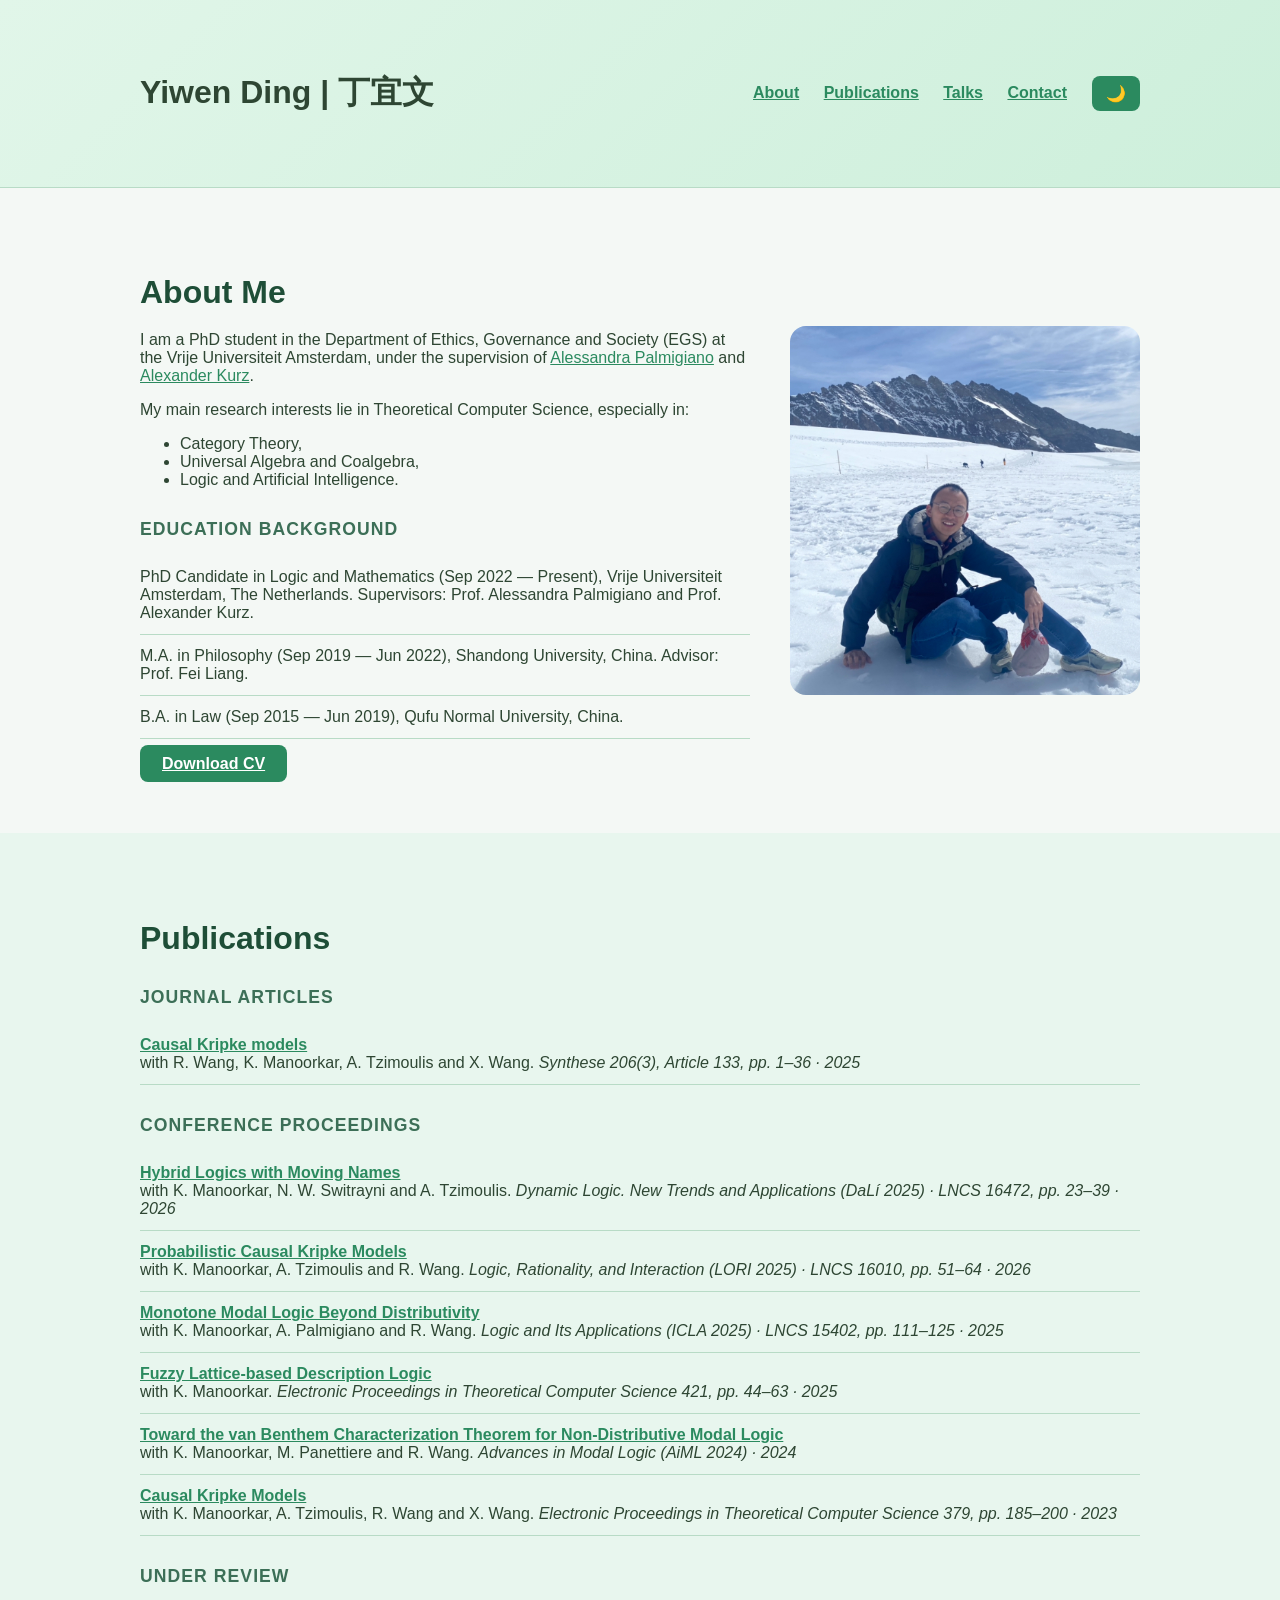
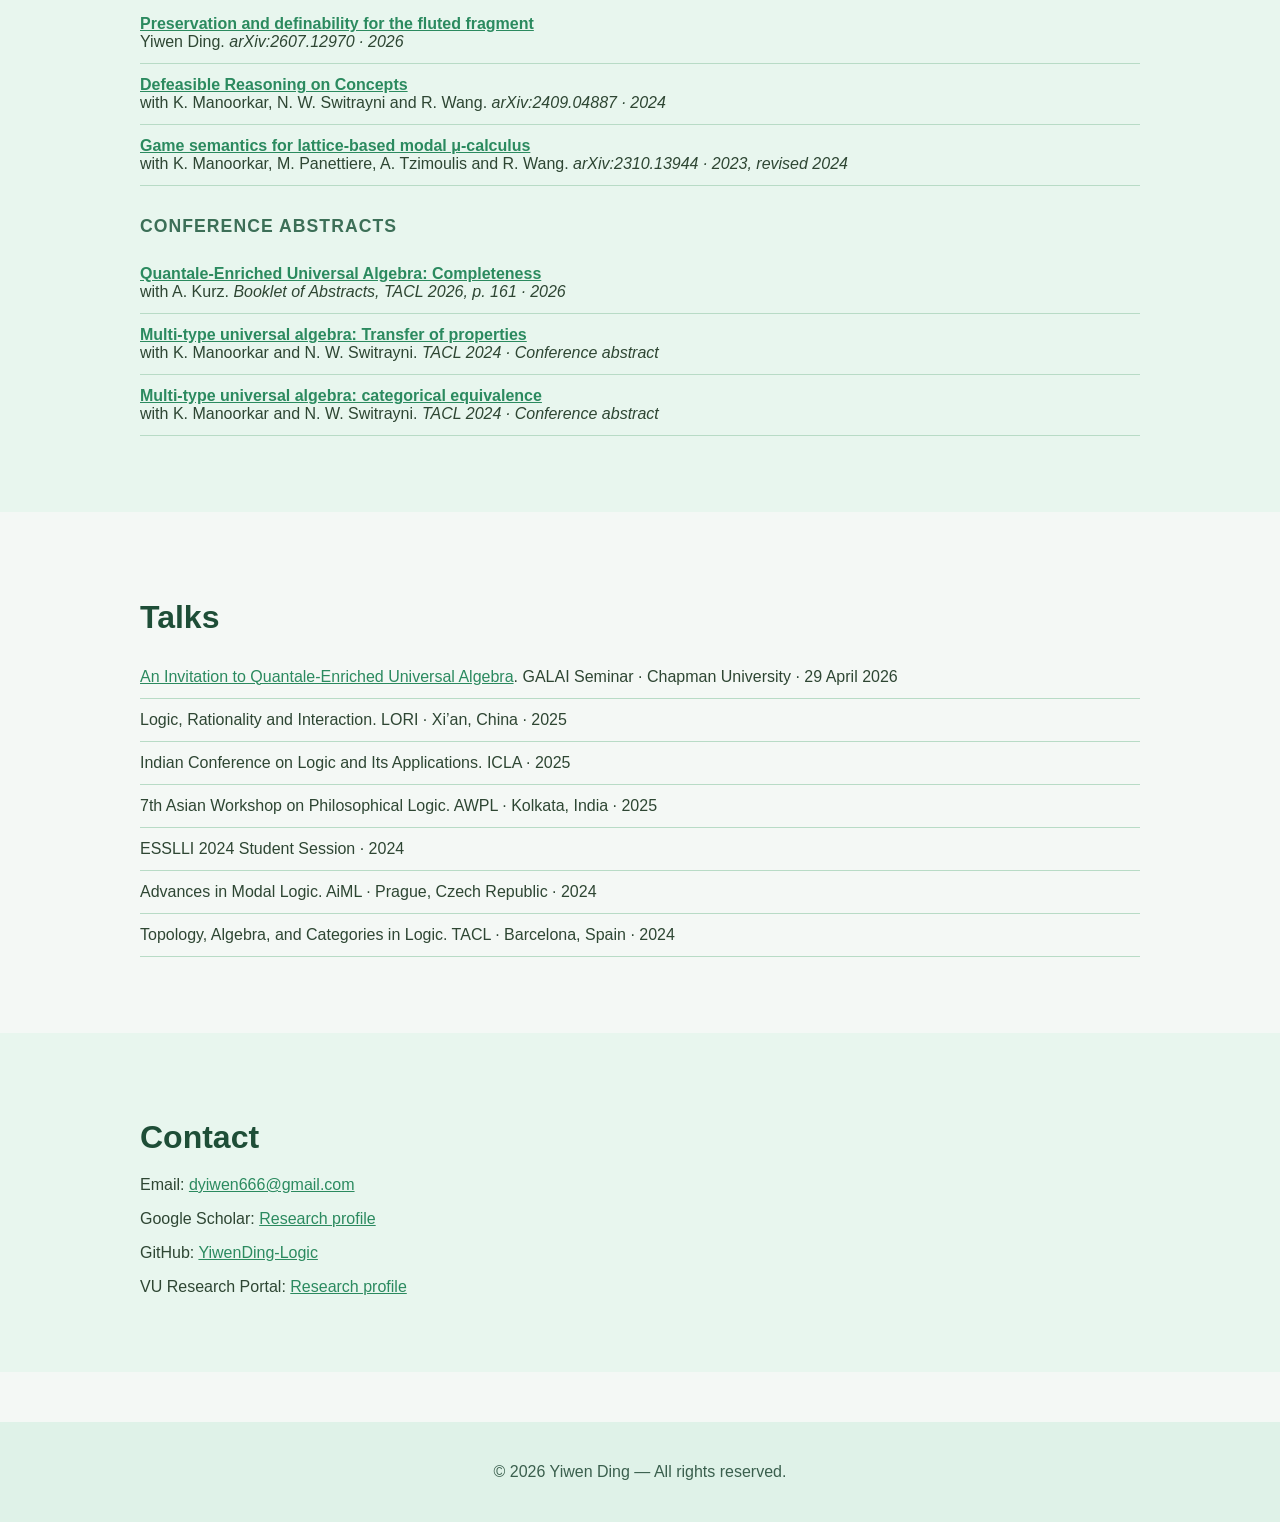
==== commit e86f2114: "update" ====
--- a/index.html
+++ b/index.html
@@ -5,7 +5,7 @@
   <meta charset="UTF-8">
   <meta name="viewport" content="width=device-width, initial-scale=1.0">
   <title>Yiwen Ding | Personal Homepage</title>
-  <link rel="stylesheet" href="style.css">
+  <link rel="stylesheet" href="style.css?v=20261007-original">
 </head>
 
 <body class="light">
@@ -25,12 +25,11 @@
         </nav>
 
         <!-- Dark Mode Toggle -->
-        <button id="theme-toggle" type="button" aria-label="Switch to dark theme" title="Switch to dark theme" hidden>◐</button>
+        <button id="theme-toggle" type="button" aria-label="Switch to dark theme" title="Switch to dark theme">🌙</button>
       </div>
     </div>
   </header>
 
-  <main>
   <!-- About -->
   <section id="about" class="section">
     <div class="container about-grid">
@@ -62,73 +61,73 @@
   <section id="publications" class="section alt">
     <div class="container">
       <h2>Publications</h2>
-          <h3>Journal Articles</h3>
-          <ul class="list">
-            <li>
-              <strong><a href="https://doi.org/10.1007/s11229-025-05223-z">Causal Kripke models</a></strong><br>
-          Ruoding Wang, <span class="author-self">Yiwen Ding</span>, Krishna Manoorkar, Apostolos Tzimoulis, Xiaolong Wang. Synthese 206(3), Article 133, pp. 1–36 · 2025
-            </li>
-          </ul>
+      <h3>Journal Articles</h3>
+      <ul class="list">
+        <li>
+          <strong><a target="_blank" rel="noopener noreferrer" href="https://doi.org/10.1007/s11229-025-05223-z">Causal Kripke models</a></strong><br>
+          with R. Wang, K. Manoorkar, A. Tzimoulis and X. Wang. <em>Synthese 206(3), Article 133, pp. 1–36 · 2025</em>
+        </li>
+      </ul>
 
-          <h3>Conference Proceedings</h3>
-          <ul class="list">
-            <li>
-              <strong><a href="https://doi.org/10.1007/978-3-032-22626-6_2">Hybrid Logics with Moving Names</a></strong><br>
-          <span class="author-self">Yiwen Ding</span>, Krishna Manoorkar, Ni Wayan Switrayni, Apostolos Tzimoulis. Dynamic Logic. New Trends and Applications (DaLí 2025) · LNCS 16472, pp. 23–39 · 2026
-            </li>
-            <li>
-              <strong><a href="https://doi.org/10.1007/978-981-95-2481-5_4">Probabilistic Causal Kripke Models</a></strong><br>
-          <span class="author-self">Yiwen Ding</span>, Krishna Manoorkar, Apostolos Tzimoulis, Ruoding Wang. Logic, Rationality, and Interaction (LORI 2025) · LNCS 16010, pp. 51–64 · 2026
-            </li>
-            <li>
-              <strong><a href="https://doi.org/10.1007/978-3-031-89610-1_8">Monotone Modal Logic Beyond Distributivity</a></strong><br>
-          <span class="author-self">Yiwen Ding</span>, Krishna Manoorkar, Alessandra Palmigiano, Ruoding Wang. Logic and Its Applications (ICLA 2025) · LNCS 15402, pp. 111–125 · 2025
-            </li>
-            <li>
-              <strong><a href="https://doi.org/10.4204/EPTCS.421.3">Fuzzy Lattice-based Description Logic</a></strong><br>
-          <span class="author-self">Yiwen Ding</span>, Krishna Manoorkar. Electronic Proceedings in Theoretical Computer Science 421, pp. 44–63 · 2025
-            </li>
-            <li>
-              <strong><a href="https://arxiv.org/abs/2404.05574">Toward the van Benthem Characterization Theorem for Non-Distributive Modal Logic</a></strong><br>
-          <span class="author-self">Yiwen Ding</span>, Krishna Manoorkar, Mattia Panettiere, Ruoding Wang. Advances in Modal Logic (AiML 2024) · 2024
-            </li>
-            <li>
-              <strong><a href="https://doi.org/10.4204/EPTCS.379.16">Causal Kripke Models</a></strong><br>
-          <span class="author-self">Yiwen Ding</span>, Krishna Manoorkar, Apostolos Tzimoulis, Ruoding Wang, Xiaolong Wang. Electronic Proceedings in Theoretical Computer Science 379, pp. 185–200 · 2023
-            </li>
-          </ul>
+      <h3>Conference Proceedings</h3>
+      <ul id="publication-list" class="list">
+        <li>
+          <strong><a target="_blank" rel="noopener noreferrer" href="https://doi.org/10.1007/978-3-032-22626-6_2">Hybrid Logics with Moving Names</a></strong><br>
+          with K. Manoorkar, N. W. Switrayni and A. Tzimoulis. <em>Dynamic Logic. New Trends and Applications (DaLí 2025) · LNCS 16472, pp. 23–39 · 2026</em>
+        </li>
+        <li>
+          <strong><a target="_blank" rel="noopener noreferrer" href="https://doi.org/10.1007/978-981-95-2481-5_4">Probabilistic Causal Kripke Models</a></strong><br>
+          with K. Manoorkar, A. Tzimoulis and R. Wang. <em>Logic, Rationality, and Interaction (LORI 2025) · LNCS 16010, pp. 51–64 · 2026</em>
+        </li>
+        <li>
+          <strong><a target="_blank" rel="noopener noreferrer" href="https://doi.org/10.1007/978-3-031-89610-1_8">Monotone Modal Logic Beyond Distributivity</a></strong><br>
+          with K. Manoorkar, A. Palmigiano and R. Wang. <em>Logic and Its Applications (ICLA 2025) · LNCS 15402, pp. 111–125 · 2025</em>
+        </li>
+        <li>
+          <strong><a target="_blank" rel="noopener noreferrer" href="https://doi.org/10.4204/EPTCS.421.3">Fuzzy Lattice-based Description Logic</a></strong><br>
+          with K. Manoorkar. <em>Electronic Proceedings in Theoretical Computer Science 421, pp. 44–63 · 2025</em>
+        </li>
+        <li>
+          <strong><a target="_blank" rel="noopener noreferrer" href="https://arxiv.org/abs/2404.05574">Toward the van Benthem Characterization Theorem for Non-Distributive Modal Logic</a></strong><br>
+          with K. Manoorkar, M. Panettiere and R. Wang. <em>Advances in Modal Logic (AiML 2024) · 2024</em>
+        </li>
+        <li>
+          <strong><a target="_blank" rel="noopener noreferrer" href="https://doi.org/10.4204/EPTCS.379.16">Causal Kripke Models</a></strong><br>
+          with K. Manoorkar, A. Tzimoulis, R. Wang and X. Wang. <em>Electronic Proceedings in Theoretical Computer Science 379, pp. 185–200 · 2023</em>
+        </li>
+      </ul>
 
-          <h3>Under Review</h3>
-          <ul class="list">
-            <li>
-              <strong><a href="https://arxiv.org/abs/2607.12970">Preservation and definability for the fluted fragment</a></strong><br>
-          <span class="author-self">Yiwen Ding</span>. arXiv:2607.12970 · 2026
-            </li>
-            <li>
-              <strong><a href="https://arxiv.org/abs/2409.04887">Defeasible Reasoning on Concepts</a></strong><br>
-          <span class="author-self">Yiwen Ding</span>, Krishna Manoorkar, Ni Wayan Switrayni, Ruoding Wang. arXiv:2409.04887 · 2024
-            </li>
-            <li>
-              <strong><a href="https://arxiv.org/abs/2310.13944">Game semantics for lattice-based modal μ-calculus</a></strong><br>
-          <span class="author-self">Yiwen Ding</span>, Krishna Manoorkar, Mattia Panettiere, Apostolos Tzimoulis, Ruoding Wang. arXiv:2310.13944 · 2023, revised 2024
-            </li>
-          </ul>
+      <h3>Under Review</h3>
+      <ul class="list">
+        <li>
+          <strong><a target="_blank" rel="noopener noreferrer" href="https://arxiv.org/abs/2607.12970">Preservation and definability for the fluted fragment</a></strong><br>
+          Yiwen Ding. <em>arXiv:2607.12970 · 2026</em>
+        </li>
+        <li>
+          <strong><a target="_blank" rel="noopener noreferrer" href="https://arxiv.org/abs/2409.04887">Defeasible Reasoning on Concepts</a></strong><br>
+          with K. Manoorkar, N. W. Switrayni and R. Wang. <em>arXiv:2409.04887 · 2024</em>
+        </li>
+        <li>
+          <strong><a target="_blank" rel="noopener noreferrer" href="https://arxiv.org/abs/2310.13944">Game semantics for lattice-based modal μ-calculus</a></strong><br>
+          with K. Manoorkar, M. Panettiere, A. Tzimoulis and R. Wang. <em>arXiv:2310.13944 · 2023, revised 2024</em>
+        </li>
+      </ul>
 
-          <h3>Conference Abstracts</h3>
-          <ul class="list">
-            <li>
-              <strong><a href="https://iris.unipa.it/retrieve/c1d30036-c6f7-4315-8974-d4cc712c6552/TACL%202026%20-%20Booklet%20of%20Abstracts.pdf#page=176">Quantale-Enriched Universal Algebra: Completeness</a></strong><br>
-          <span class="author-self">Yiwen Ding</span>, Alexander Kurz. Booklet of Abstracts, TACL 2026, p. 161 · 2026
-            </li>
-            <li>
-              <strong><a href="https://iiia.csic.es/tacl2024/abstracts/conference/contributed/TACL_2024_paper_72.pdf">Multi-type universal algebra: Transfer of properties</a></strong><br>
-          <span class="author-self">Yiwen Ding</span>, Krishna Manoorkar, Ni Wayan Switrayni. TACL 2024 · Conference abstract
-            </li>
-            <li>
-              <strong><a href="https://iiia.csic.es/tacl2024/abstracts/conference/contributed/TACL_2024_paper_75.pdf">Multi-type universal algebra: categorical equivalence</a></strong><br>
-          <span class="author-self">Yiwen Ding</span>, Krishna Manoorkar, Ni Wayan Switrayni. TACL 2024 · Conference abstract
-            </li>
-          </ul>
+      <h3>Conference Abstracts</h3>
+      <ul class="list">
+        <li>
+          <strong><a target="_blank" rel="noopener noreferrer" href="https://iris.unipa.it/retrieve/c1d30036-c6f7-4315-8974-d4cc712c6552/TACL%202026%20-%20Booklet%20of%20Abstracts.pdf#page=176">Quantale-Enriched Universal Algebra: Completeness</a></strong><br>
+          with A. Kurz. <em>Booklet of Abstracts, TACL 2026, p. 161 · 2026</em>
+        </li>
+        <li>
+          <strong><a target="_blank" rel="noopener noreferrer" href="https://iiia.csic.es/tacl2024/abstracts/conference/contributed/TACL_2024_paper_72.pdf">Multi-type universal algebra: Transfer of properties</a></strong><br>
+          with K. Manoorkar and N. W. Switrayni. <em>TACL 2024 · Conference abstract</em>
+        </li>
+        <li>
+          <strong><a target="_blank" rel="noopener noreferrer" href="https://iiia.csic.es/tacl2024/abstracts/conference/contributed/TACL_2024_paper_75.pdf">Multi-type universal algebra: categorical equivalence</a></strong><br>
+          with K. Manoorkar and N. W. Switrayni. <em>TACL 2024 · Conference abstract</em>
+        </li>
+      </ul>
     </div>
   </section>
 
@@ -137,7 +136,7 @@
     <div class="container">
       <h2>Talks</h2>
       <ul id="talk-list" class="list">
-        <li><a href="https://sites.google.com/chapman.edu/galai/previous-semesters/spring-2026">An Invitation to Quantale-Enriched Universal Algebra</a>. GALAI Seminar · Chapman University · 29 April 2026 · 2026</li>
+        <li><a href="https://sites.google.com/chapman.edu/galai/previous-semesters/spring-2026">An Invitation to Quantale-Enriched Universal Algebra</a>. GALAI Seminar · Chapman University · 29 April 2026</li>
         <li>Logic, Rationality and Interaction. LORI · Xi’an, China · 2025</li>
         <li>Indian Conference on Logic and Its Applications. ICLA · 2025</li>
         <li>7th Asian Workshop on Philosophical Logic. AWPL · Kolkata, India · 2025</li>
@@ -159,8 +158,6 @@
     </div>
   </section>
 
-  </main>
-
   <footer>
     <div class="container">
       <p>&copy; <span data-current-year>2026</span> Yiwen Ding — All rights reserved.</p>
--- a/style.css
+++ b/style.css
@@ -311,27 +311,3 @@
   color: var(--footer-text);
   margin-top: 50px;
 }
-
-/* Small compatibility fixes; retain the original desktop layout. */
-body.dark { --subtitle: #a9d5bd; }
-[hidden] { display: none !important; }
-a:focus-visible, button:focus-visible { outline: 2px solid var(--link); outline-offset: 4px; }
-.pub-authors, .pub-venue { margin: 4px 0; }
-.author-self { font-weight: 600; }
-.cv-page .publications > .list { list-style: decimal; padding-left: 1.5em; }
-body.dark .cv-card, body.dark .cv-section { background: var(--section-alt); }
-.cv-sidebar, .cv-body, .about-grid > div { min-width: 0; }
-.cv-card { overflow-wrap: anywhere; }
-@media (max-width: 700px) {
-  .hero-content { flex-direction: column; align-items: flex-start; gap: 16px; }
-  .nav-right { width: 100%; justify-content: space-between; }
-  nav { display: flex; flex-wrap: wrap; gap: 12px; }
-  nav a { margin-left: 0; }
-  #theme-toggle { margin-left: 12px; }
-  .about-grid { grid-template-columns: minmax(0, 1fr); gap: 24px; }
-  .profile-img { max-width: 350px; }
-  .cv-section { padding: 22px; }
-}
-@media (prefers-reduced-motion: reduce) {
-  body { transition: none; }
-}
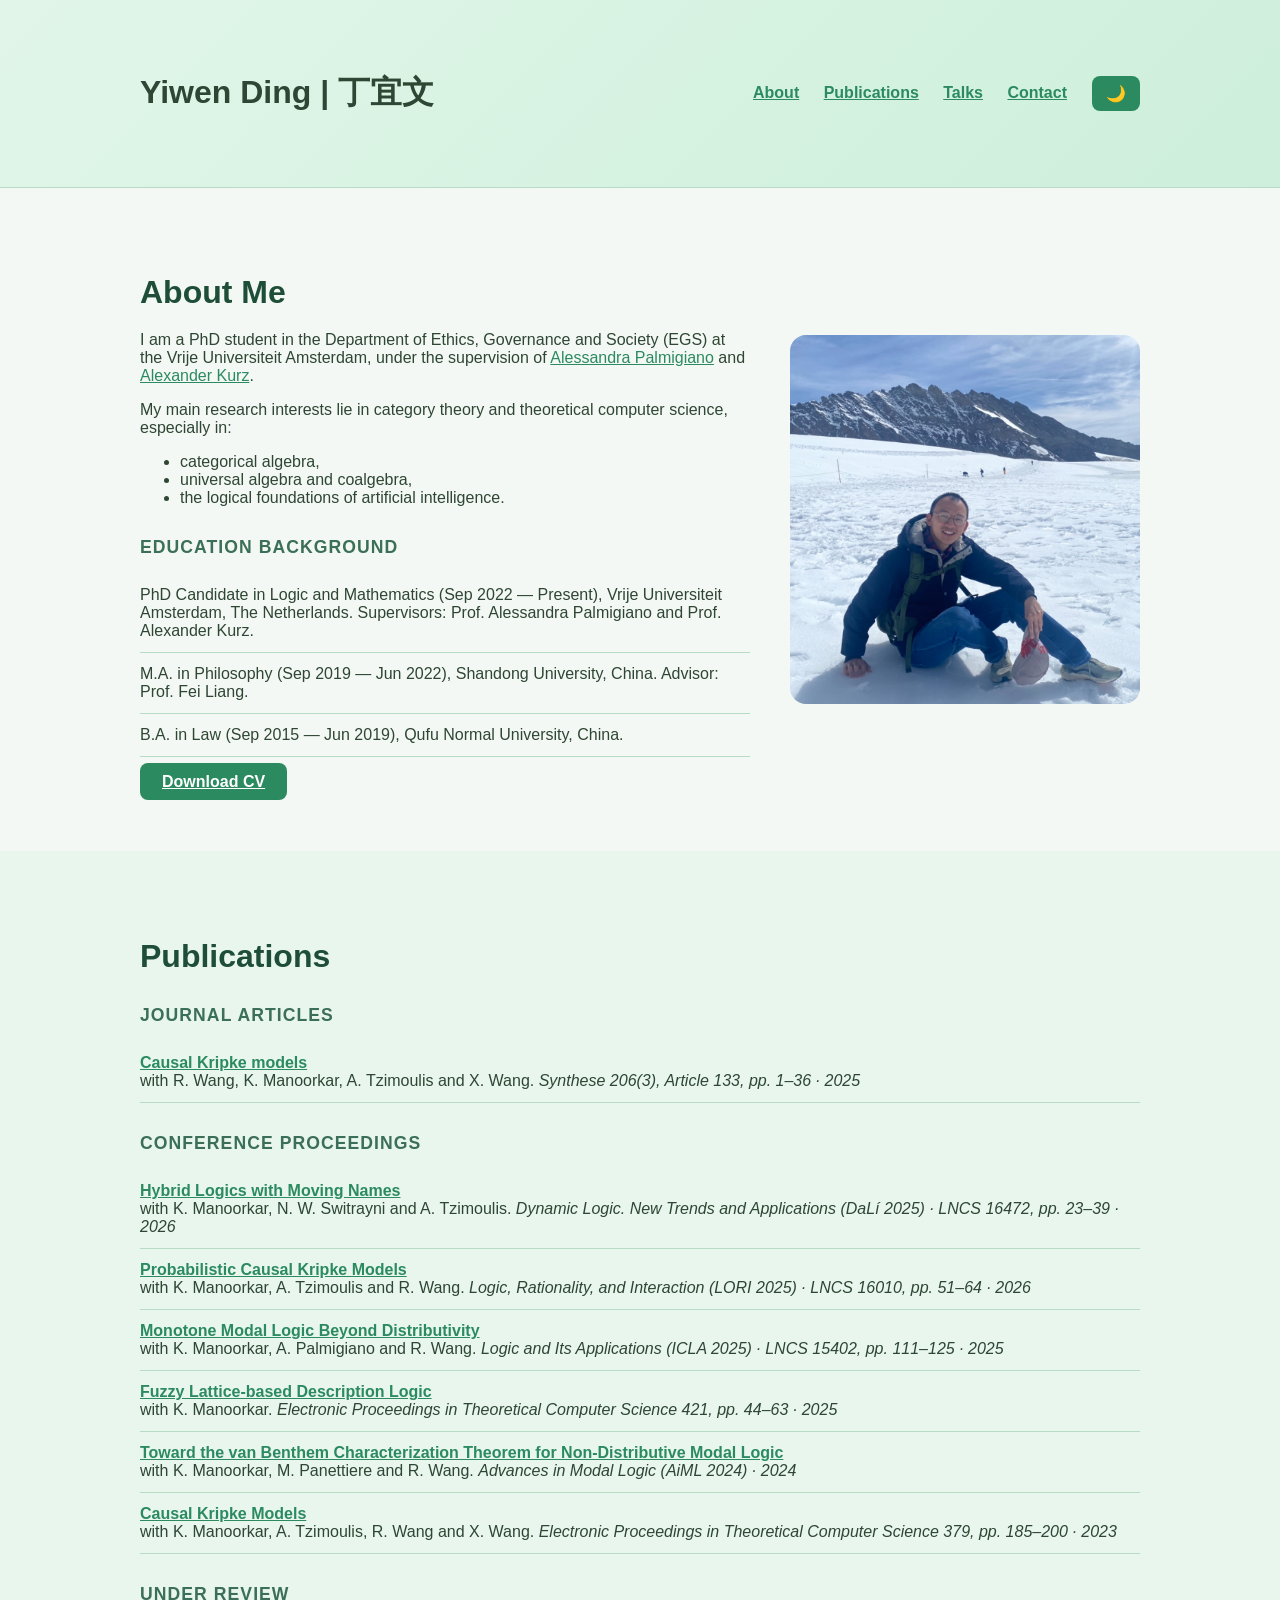
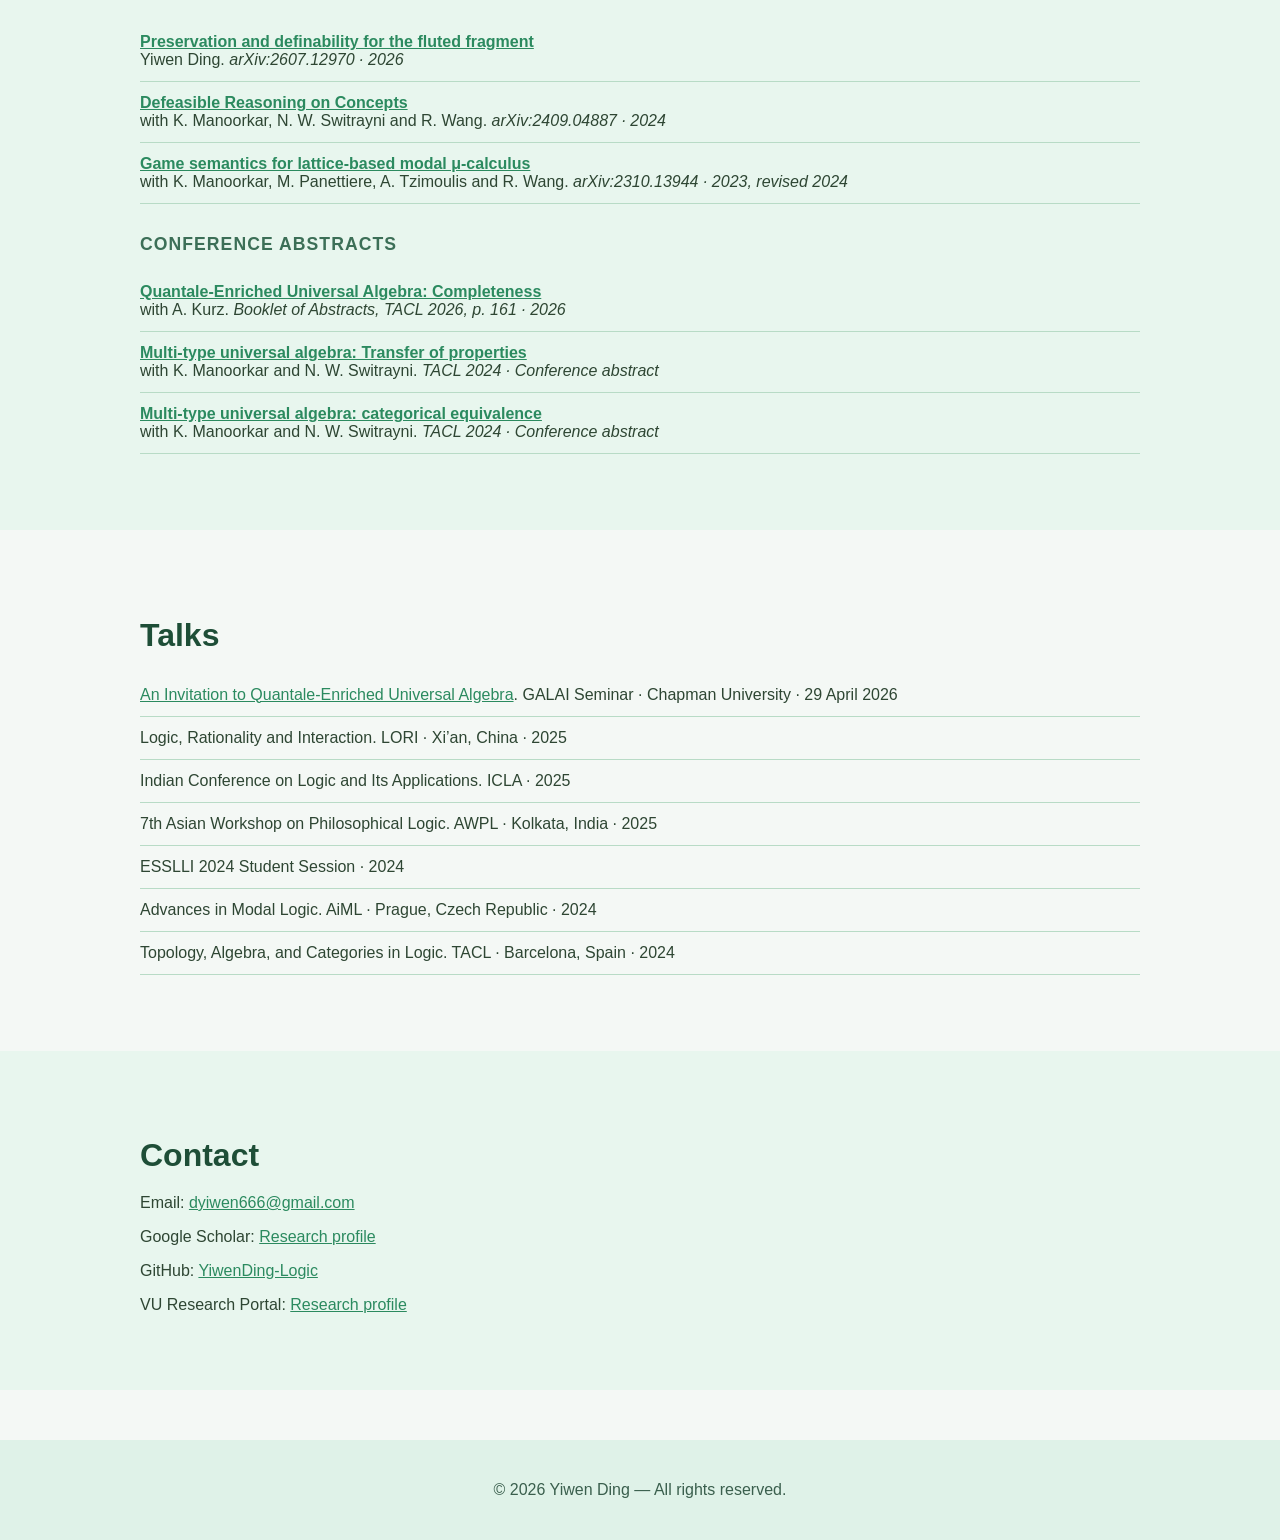
==== commit 1c5e514d: "update" ====
--- a/index.html
+++ b/index.html
@@ -38,11 +38,11 @@
         <p>
           I am a PhD student in the Department of Ethics, Governance and Society (EGS) at the Vrije Universiteit Amsterdam, under the supervision of <a href="https://research.vu.nl/en/persons/alessandra-palmigiano" target="_blank" rel="noopener noreferrer">Alessandra Palmigiano</a> and <a href="https://alexhkurz.github.io/" target="_blank" rel="noopener noreferrer">Alexander Kurz</a>.
         </p>
-        <p>My main research interests lie in Theoretical Computer Science, especially in:</p>
+        <p>My main research interests lie in category theory and theoretical computer science, especially in:</p>
         <ul>
-          <li>Category Theory,</li>
-          <li>Universal Algebra and Coalgebra,</li>
-          <li>Logic and Artificial Intelligence.</li>
+          <li>categorical algebra,</li>
+          <li>universal algebra and coalgebra,</li>
+          <li>the logical foundations of artificial intelligence.</li>
         </ul>
         <h3>Education Background</h3>
         <ul class="list">
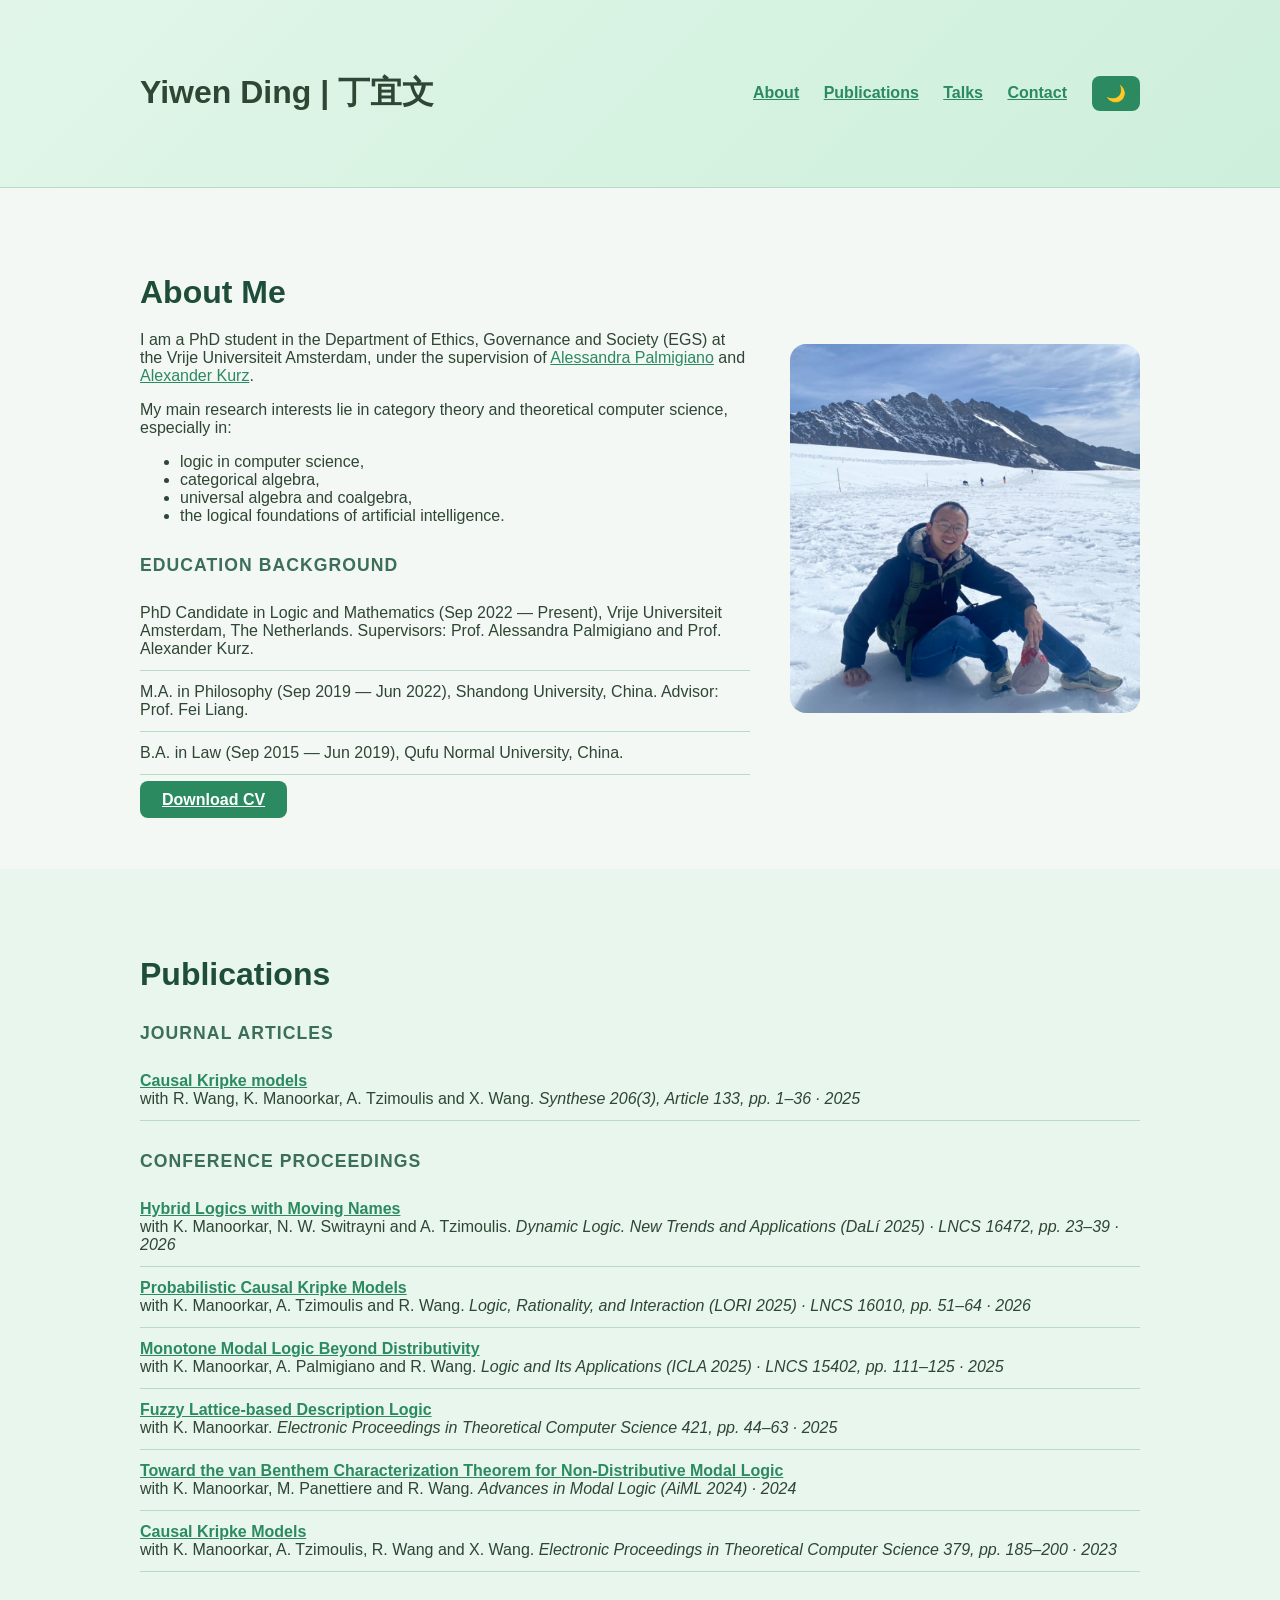
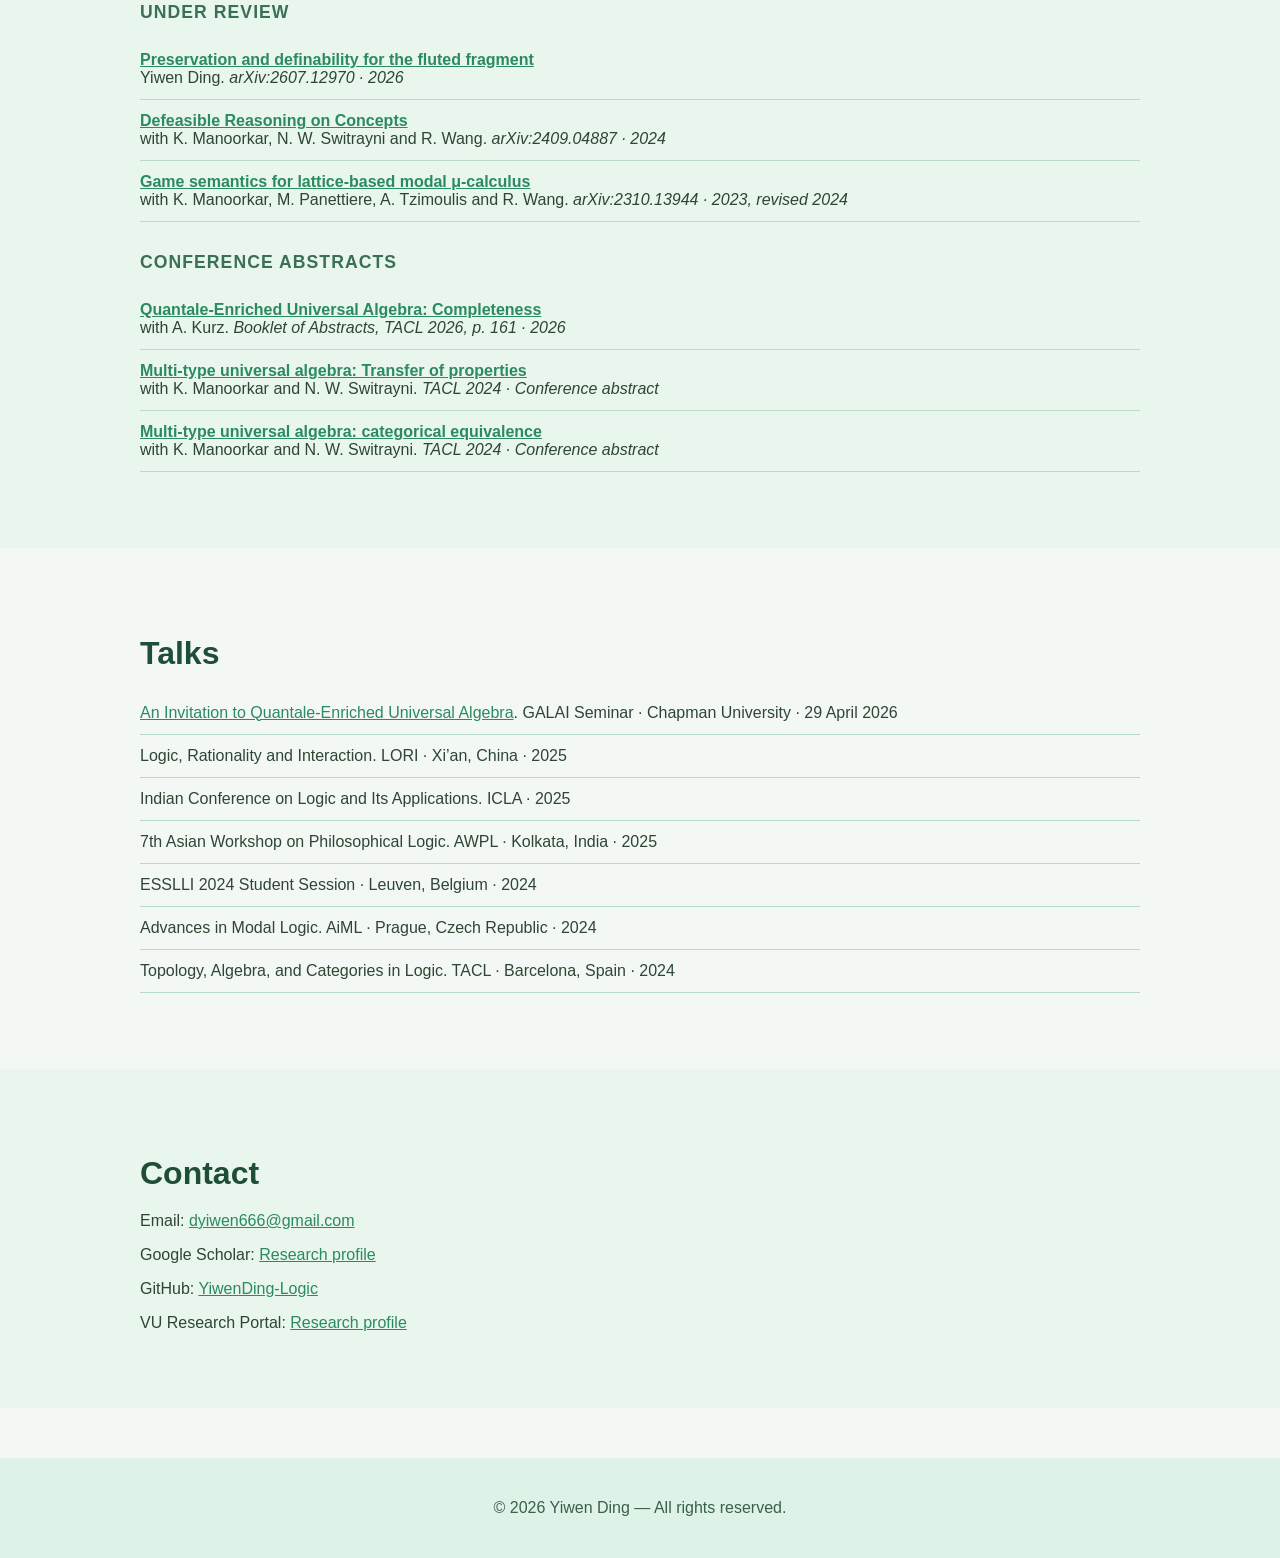
==== commit e12d01d6: "update" ====
--- a/index.html
+++ b/index.html
@@ -40,6 +40,7 @@
         </p>
         <p>My main research interests lie in category theory and theoretical computer science, especially in:</p>
         <ul>
+          <li>logic in computer science,</li>
           <li>categorical algebra,</li>
           <li>universal algebra and coalgebra,</li>
           <li>the logical foundations of artificial intelligence.</li>
@@ -140,7 +141,7 @@
         <li>Logic, Rationality and Interaction. LORI · Xi’an, China · 2025</li>
         <li>Indian Conference on Logic and Its Applications. ICLA · 2025</li>
         <li>7th Asian Workshop on Philosophical Logic. AWPL · Kolkata, India · 2025</li>
-        <li>ESSLLI 2024 Student Session · 2024</li>
+        <li>ESSLLI 2024 Student Session · Leuven, Belgium · 2024</li>
         <li>Advances in Modal Logic. AiML · Prague, Czech Republic · 2024</li>
         <li>Topology, Algebra, and Categories in Logic. TACL · Barcelona, Spain · 2024</li>
       </ul>
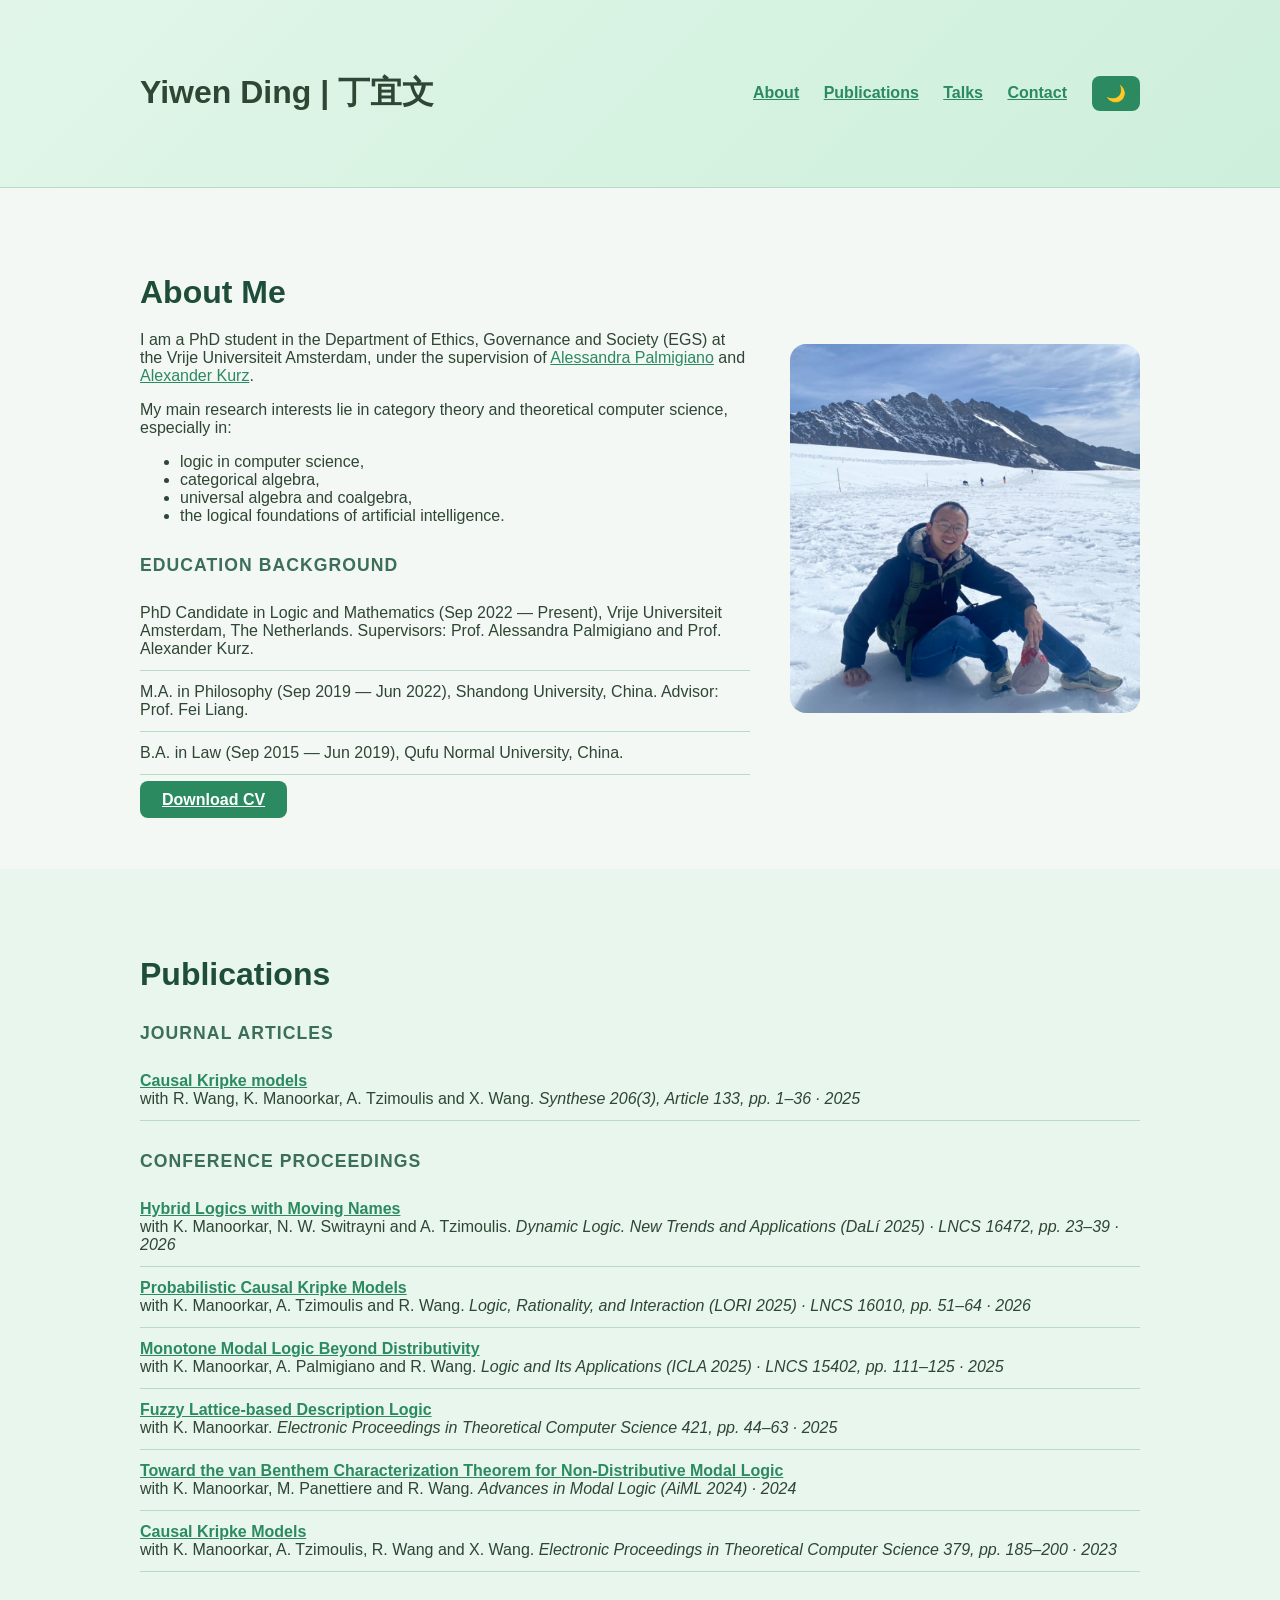
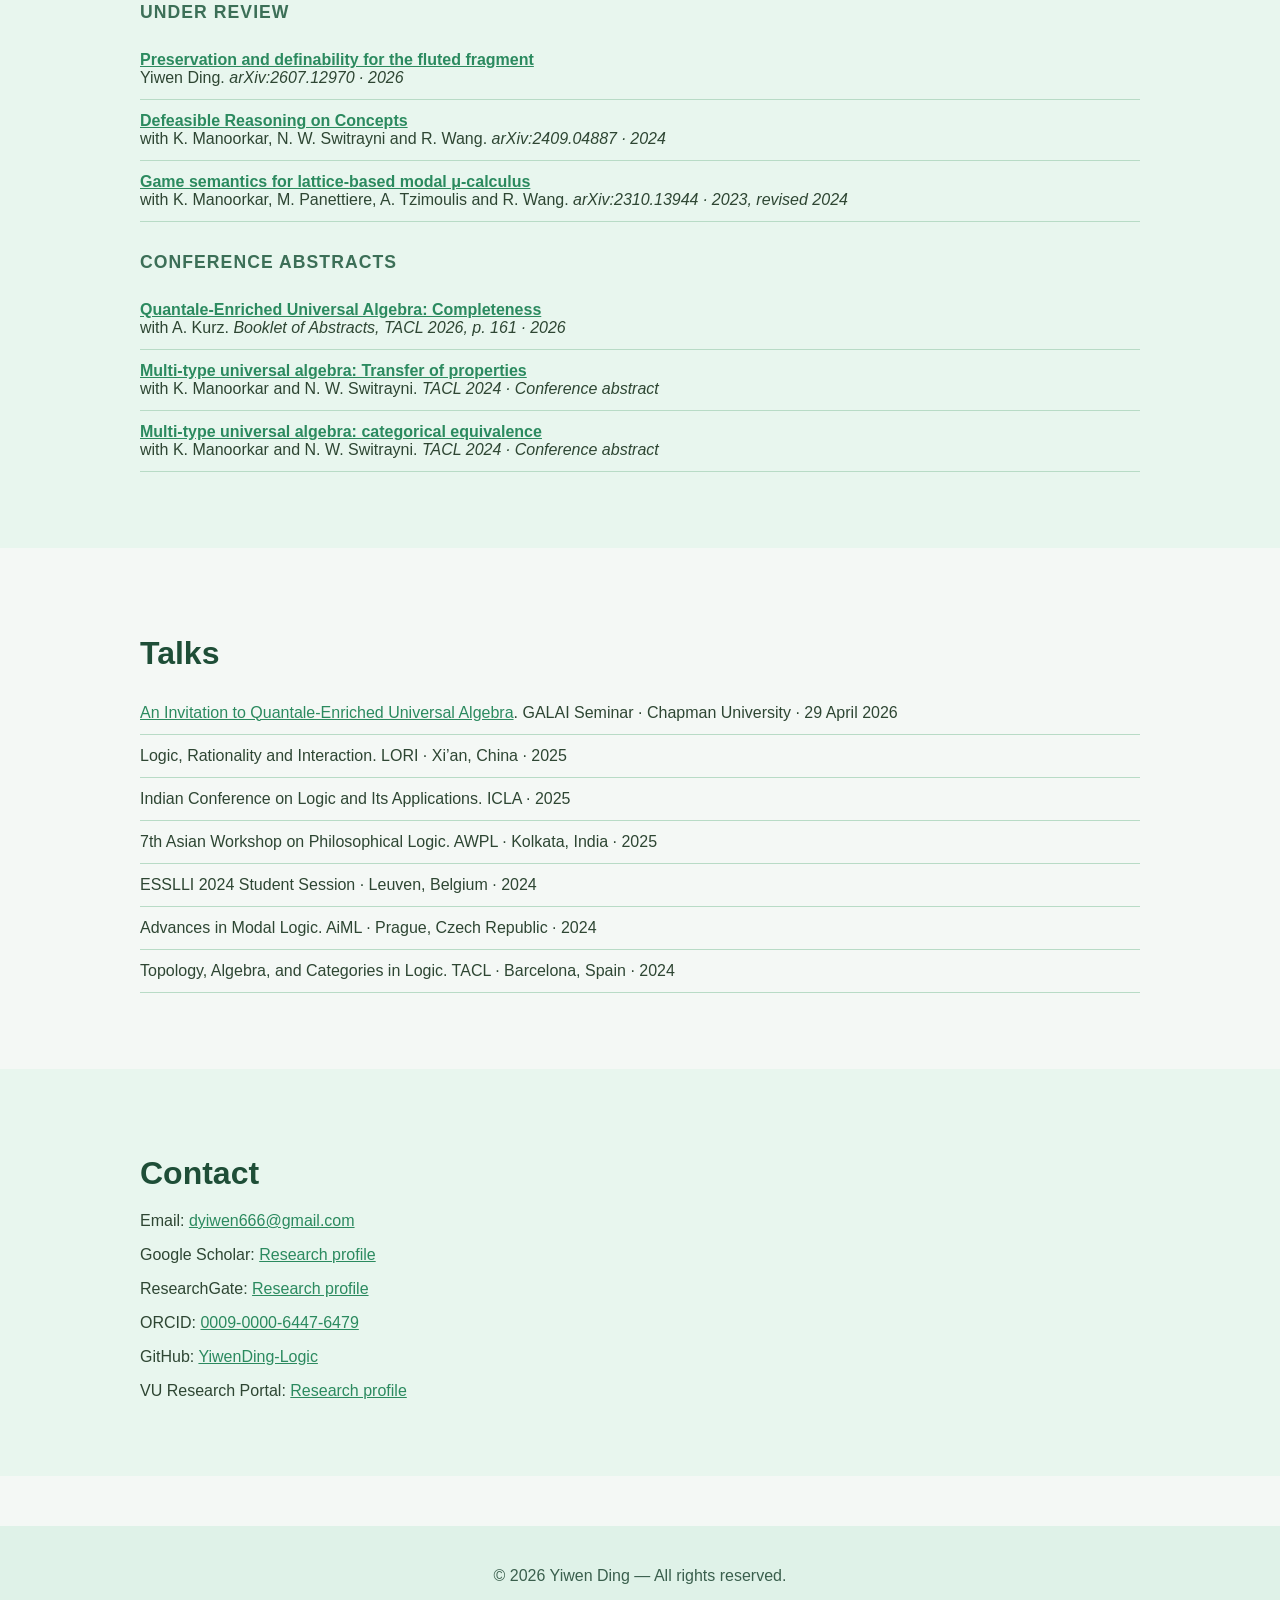
==== commit 53e902f3: "update" ====
--- a/index.html
+++ b/index.html
@@ -154,6 +154,8 @@
       <h2>Contact</h2>
       <p>Email: <a href="mailto:dyiwen666@gmail.com">dyiwen666@gmail.com</a></p>
       <p>Google Scholar: <a href="https://scholar.google.com/citations?user=UDOWR0MAAAAJ&amp;hl=en">Research profile</a></p>
+      <p>ResearchGate: <a href="https://www.researchgate.net/profile/Yiwen-Ding-14" target="_blank" rel="noopener noreferrer">Research profile</a></p>
+      <p>ORCID: <a href="https://orcid.org/0009-0000-6447-6479" target="_blank" rel="noopener noreferrer">0009-0000-6447-6479</a></p>
       <p>GitHub: <a href="https://github.com/YiwenDing-Logic" target="_blank" rel="noopener noreferrer">YiwenDing-Logic</a></p>
       <p>VU Research Portal: <a href="https://research.vu.nl/en/persons/yiwen-ding/" target="_blank" rel="noopener noreferrer">Research profile</a></p>
     </div>
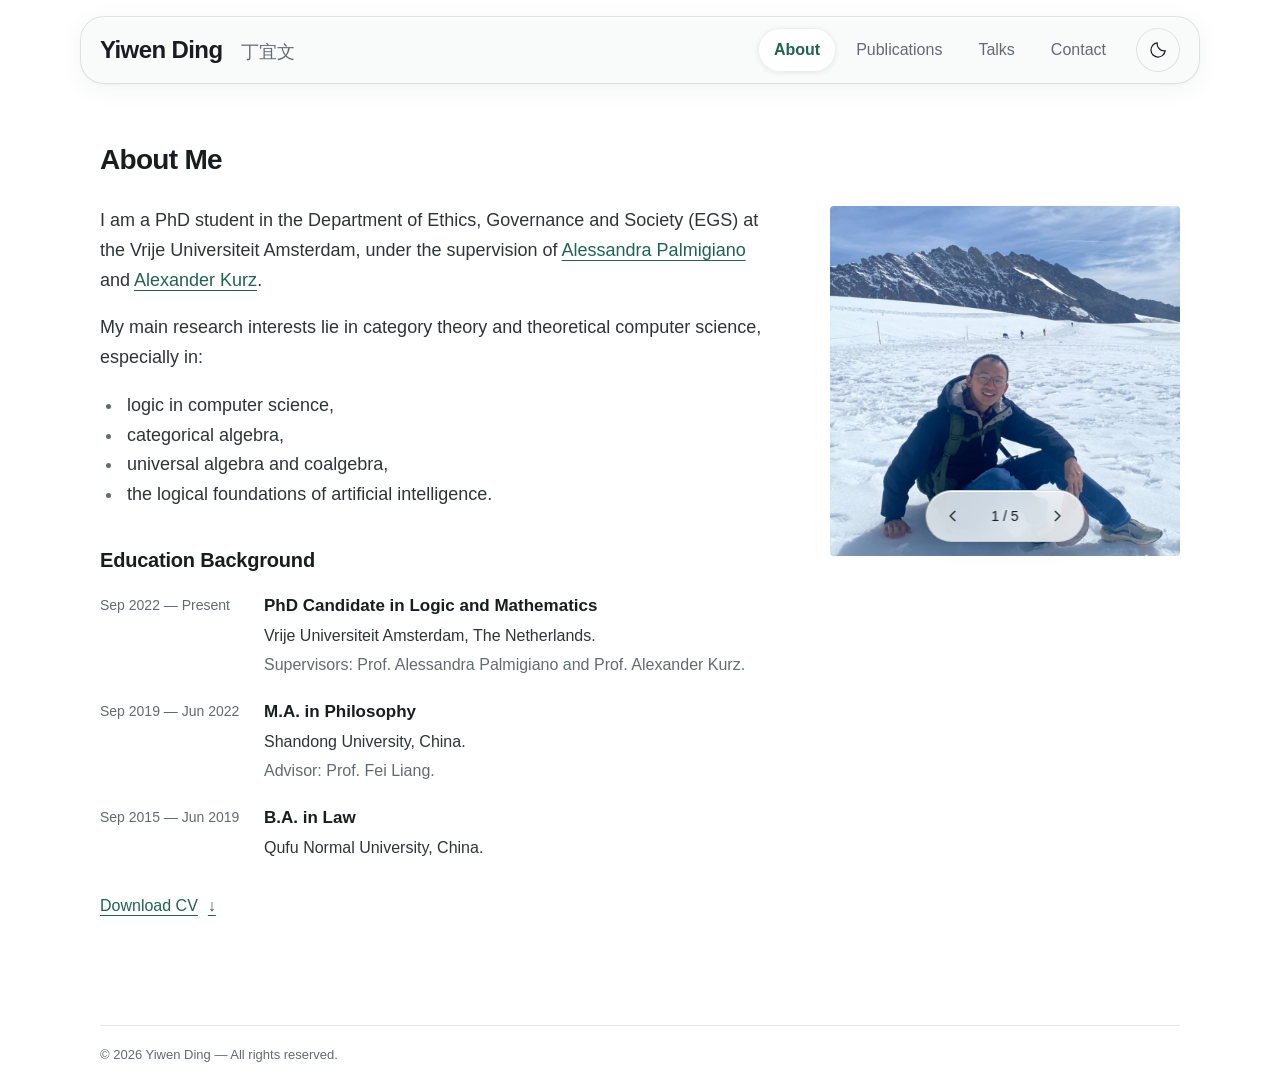
==== commit ce1d60d4: "update" ====
--- a/index.html
+++ b/index.html
@@ -1,173 +1,102 @@
 <!DOCTYPE html>
 <html lang="en">
-
 <head>
   <meta charset="UTF-8">
   <meta name="viewport" content="width=device-width, initial-scale=1.0">
+  <meta name="description" content="Yiwen Ding, PhD candidate at Vrije Universiteit Amsterdam. Research in logic, category theory, and theoretical computer science.">
+  <meta name="color-scheme" content="light dark">
   <title>Yiwen Ding | Personal Homepage</title>
-  <link rel="stylesheet" href="style.css?v=20261007-original">
+  <link rel="stylesheet" href="style.css?v=20261102-glass-1">
 </head>
-
-<body class="light">
-
-  <header class="hero">
-    <div class="container hero-content">
-      <div>
-        <h1 class="title-small">Yiwen Ding | 丁宜文</h1>
-      </div>
-
+<body class="light" data-page="about">
+  <a class="skip-link" href="#main-content">Skip to content</a>
+  <header class="site-header">
+    <div class="container header-content">
+      <a class="site-name" href="index.html">Yiwen Ding <span lang="zh">丁宜文</span></a>
       <div class="nav-right">
-        <nav>
-          <a href="#about">About</a>
-          <a href="#publications">Publications</a>
-          <a href="#talks">Talks</a>
-          <a href="#contact">Contact</a>
+        <nav aria-label="Main navigation">
+          <a href="index.html" aria-current="page">About</a>
+          <a href="publications.html">Publications</a>
+          <a href="talks.html">Talks</a>
+          <a href="contact.html">Contact</a>
         </nav>
-
-        <!-- Dark Mode Toggle -->
-        <button id="theme-toggle" type="button" aria-label="Switch to dark theme" title="Switch to dark theme">🌙</button>
+        <button id="theme-toggle" type="button" aria-label="Switch to dark theme" title="Switch to dark theme" hidden>
+          <svg class="icon-moon" viewBox="0 0 24 24" width="20" height="20" fill="none" stroke="currentColor" stroke-width="1.5" aria-hidden="true"><path d="M20.5 13A8.5 8.5 0 0 1 11 3.5 8.5 8.5 0 1 0 20.5 13Z"/></svg>
+          <svg class="icon-sun" viewBox="0 0 24 24" width="20" height="20" fill="none" stroke="currentColor" stroke-width="1.5" aria-hidden="true"><circle cx="12" cy="12" r="4"/><path d="M12 2v2m0 16v2M2 12h2m16 0h2M5 5l1.5 1.5m11 11L19 19M5 19l1.5-1.5m11-11L19 5"/></svg>
+        </button>
       </div>
     </div>
   </header>
-
-  <!-- About -->
+  <main id="main-content" tabindex="-1">
   <section id="about" class="section">
     <div class="container about-grid">
       <div>
-        <h2>About Me</h2>
+        <h1>About Me</h1>
         <p>
           I am a PhD student in the Department of Ethics, Governance and Society (EGS) at the Vrije Universiteit Amsterdam, under the supervision of <a href="https://research.vu.nl/en/persons/alessandra-palmigiano" target="_blank" rel="noopener noreferrer">Alessandra Palmigiano</a> and <a href="https://alexhkurz.github.io/" target="_blank" rel="noopener noreferrer">Alexander Kurz</a>.
         </p>
         <p>My main research interests lie in category theory and theoretical computer science, especially in:</p>
-        <ul>
+        <ul class="research-interests">
           <li>logic in computer science,</li>
           <li>categorical algebra,</li>
           <li>universal algebra and coalgebra,</li>
           <li>the logical foundations of artificial intelligence.</li>
         </ul>
-        <h3>Education Background</h3>
-        <ul class="list">
-          <li>PhD Candidate in Logic and Mathematics (Sep 2022 — Present), Vrije Universiteit Amsterdam, The Netherlands. Supervisors: Prof. Alessandra Palmigiano and Prof. Alexander Kurz.</li>
-          <li>M.A. in Philosophy (Sep 2019 — Jun 2022), Shandong University, China. Advisor: Prof. Fei Liang.</li>
-          <li>B.A. in Law (Sep 2015 — Jun 2019), Qufu Normal University, China.</li>
+        <h2>Education Background</h2>
+        <ul class="list education-list">
+          <li>
+            <span class="education-date">Sep 2022 — Present</span>
+            <div>
+              <strong>PhD Candidate in Logic and Mathematics</strong>
+              <span>Vrije Universiteit Amsterdam, The Netherlands.</span>
+              <span class="education-detail">Supervisors: Prof. Alessandra Palmigiano and Prof. Alexander Kurz.</span>
+            </div>
+          </li>
+          <li>
+            <span class="education-date">Sep 2019 — Jun 2022</span>
+            <div>
+              <strong>M.A. in Philosophy</strong>
+              <span>Shandong University, China.</span>
+              <span class="education-detail">Advisor: Prof. Fei Liang.</span>
+            </div>
+          </li>
+          <li>
+            <span class="education-date">Sep 2015 — Jun 2019</span>
+            <div>
+              <strong>B.A. in Law</strong>
+              <span>Qufu Normal University, China.</span>
+            </div>
+          </li>
         </ul>
         <a class="cv-btn" href="Yiwen_Ding_CV.pdf" download>Download CV</a>
       </div>
 
-      <img class="profile-img" src="images/profile.jpg" alt="Yiwen Ding">
+      <figure class="photo-gallery" aria-label="Photos of Yiwen Ding">
+        <div class="photo-stage">
+        <div class="photo-frame" id="profile-slide">
+          <img class="profile-img" src="images/profile.jpg" alt="Yiwen Ding in a snowy mountain landscape" width="510" height="537" decoding="async">
+        </div>
+        <div class="photo-controls" hidden>
+          <button class="photo-arrow" type="button" data-photo-prev aria-label="Previous photo" aria-controls="profile-slide">
+            <svg viewBox="0 0 24 24" width="20" height="20" fill="none" stroke="currentColor" stroke-width="1.5" aria-hidden="true"><path d="m14 6-6 6 6 6"/></svg>
+          </button>
+          <span class="photo-count" aria-live="polite" aria-atomic="true"></span>
+          <button class="photo-arrow" type="button" data-photo-next aria-label="Next photo" aria-controls="profile-slide">
+            <svg viewBox="0 0 24 24" width="20" height="20" fill="none" stroke="currentColor" stroke-width="1.5" aria-hidden="true"><path d="m10 6 6 6-6 6"/></svg>
+          </button>
+        </div>
+        </div>
+        <figcaption class="photo-caption" hidden></figcaption>
+      </figure>
     </div>
   </section>
-
-  <!-- Publications -->
-  <section id="publications" class="section alt">
-    <div class="container">
-      <h2>Publications</h2>
-      <h3>Journal Articles</h3>
-      <ul class="list">
-        <li>
-          <strong><a target="_blank" rel="noopener noreferrer" href="https://doi.org/10.1007/s11229-025-05223-z">Causal Kripke models</a></strong><br>
-          with R. Wang, K. Manoorkar, A. Tzimoulis and X. Wang. <em>Synthese 206(3), Article 133, pp. 1–36 · 2025</em>
-        </li>
-      </ul>
-
-      <h3>Conference Proceedings</h3>
-      <ul id="publication-list" class="list">
-        <li>
-          <strong><a target="_blank" rel="noopener noreferrer" href="https://doi.org/10.1007/978-3-032-22626-6_2">Hybrid Logics with Moving Names</a></strong><br>
-          with K. Manoorkar, N. W. Switrayni and A. Tzimoulis. <em>Dynamic Logic. New Trends and Applications (DaLí 2025) · LNCS 16472, pp. 23–39 · 2026</em>
-        </li>
-        <li>
-          <strong><a target="_blank" rel="noopener noreferrer" href="https://doi.org/10.1007/978-981-95-2481-5_4">Probabilistic Causal Kripke Models</a></strong><br>
-          with K. Manoorkar, A. Tzimoulis and R. Wang. <em>Logic, Rationality, and Interaction (LORI 2025) · LNCS 16010, pp. 51–64 · 2026</em>
-        </li>
-        <li>
-          <strong><a target="_blank" rel="noopener noreferrer" href="https://doi.org/10.1007/978-3-031-89610-1_8">Monotone Modal Logic Beyond Distributivity</a></strong><br>
-          with K. Manoorkar, A. Palmigiano and R. Wang. <em>Logic and Its Applications (ICLA 2025) · LNCS 15402, pp. 111–125 · 2025</em>
-        </li>
-        <li>
-          <strong><a target="_blank" rel="noopener noreferrer" href="https://doi.org/10.4204/EPTCS.421.3">Fuzzy Lattice-based Description Logic</a></strong><br>
-          with K. Manoorkar. <em>Electronic Proceedings in Theoretical Computer Science 421, pp. 44–63 · 2025</em>
-        </li>
-        <li>
-          <strong><a target="_blank" rel="noopener noreferrer" href="https://arxiv.org/abs/2404.05574">Toward the van Benthem Characterization Theorem for Non-Distributive Modal Logic</a></strong><br>
-          with K. Manoorkar, M. Panettiere and R. Wang. <em>Advances in Modal Logic (AiML 2024) · 2024</em>
-        </li>
-        <li>
-          <strong><a target="_blank" rel="noopener noreferrer" href="https://doi.org/10.4204/EPTCS.379.16">Causal Kripke Models</a></strong><br>
-          with K. Manoorkar, A. Tzimoulis, R. Wang and X. Wang. <em>Electronic Proceedings in Theoretical Computer Science 379, pp. 185–200 · 2023</em>
-        </li>
-      </ul>
-
-      <h3>Under Review</h3>
-      <ul class="list">
-        <li>
-          <strong><a target="_blank" rel="noopener noreferrer" href="https://arxiv.org/abs/2607.12970">Preservation and definability for the fluted fragment</a></strong><br>
-          Yiwen Ding. <em>arXiv:2607.12970 · 2026</em>
-        </li>
-        <li>
-          <strong><a target="_blank" rel="noopener noreferrer" href="https://arxiv.org/abs/2409.04887">Defeasible Reasoning on Concepts</a></strong><br>
-          with K. Manoorkar, N. W. Switrayni and R. Wang. <em>arXiv:2409.04887 · 2024</em>
-        </li>
-        <li>
-          <strong><a target="_blank" rel="noopener noreferrer" href="https://arxiv.org/abs/2310.13944">Game semantics for lattice-based modal μ-calculus</a></strong><br>
-          with K. Manoorkar, M. Panettiere, A. Tzimoulis and R. Wang. <em>arXiv:2310.13944 · 2023, revised 2024</em>
-        </li>
-      </ul>
-
-      <h3>Conference Abstracts</h3>
-      <ul class="list">
-        <li>
-          <strong><a target="_blank" rel="noopener noreferrer" href="https://iris.unipa.it/retrieve/c1d30036-c6f7-4315-8974-d4cc712c6552/TACL%202026%20-%20Booklet%20of%20Abstracts.pdf#page=176">Quantale-Enriched Universal Algebra: Completeness</a></strong><br>
-          with A. Kurz. <em>Booklet of Abstracts, TACL 2026, p. 161 · 2026</em>
-        </li>
-        <li>
-          <strong><a target="_blank" rel="noopener noreferrer" href="https://iiia.csic.es/tacl2024/abstracts/conference/contributed/TACL_2024_paper_72.pdf">Multi-type universal algebra: Transfer of properties</a></strong><br>
-          with K. Manoorkar and N. W. Switrayni. <em>TACL 2024 · Conference abstract</em>
-        </li>
-        <li>
-          <strong><a target="_blank" rel="noopener noreferrer" href="https://iiia.csic.es/tacl2024/abstracts/conference/contributed/TACL_2024_paper_75.pdf">Multi-type universal algebra: categorical equivalence</a></strong><br>
-          with K. Manoorkar and N. W. Switrayni. <em>TACL 2024 · Conference abstract</em>
-        </li>
-      </ul>
-    </div>
-  </section>
-
-  <!-- talks -->
-  <section id="talks" class="section">
-    <div class="container">
-      <h2>Talks</h2>
-      <ul id="talk-list" class="list">
-        <li><a href="https://sites.google.com/chapman.edu/galai/previous-semesters/spring-2026">An Invitation to Quantale-Enriched Universal Algebra</a>. GALAI Seminar · Chapman University · 29 April 2026</li>
-        <li>Logic, Rationality and Interaction. LORI · Xi’an, China · 2025</li>
-        <li>Indian Conference on Logic and Its Applications. ICLA · 2025</li>
-        <li>7th Asian Workshop on Philosophical Logic. AWPL · Kolkata, India · 2025</li>
-        <li>ESSLLI 2024 Student Session · Leuven, Belgium · 2024</li>
-        <li>Advances in Modal Logic. AiML · Prague, Czech Republic · 2024</li>
-        <li>Topology, Algebra, and Categories in Logic. TACL · Barcelona, Spain · 2024</li>
-      </ul>
-    </div>
-  </section>
-
-  <!-- Contact -->
-  <section id="contact" class="section alt">
-    <div class="container">
-      <h2>Contact</h2>
-      <p>Email: <a href="mailto:dyiwen666@gmail.com">dyiwen666@gmail.com</a></p>
-      <p>Google Scholar: <a href="https://scholar.google.com/citations?user=UDOWR0MAAAAJ&amp;hl=en">Research profile</a></p>
-      <p>ResearchGate: <a href="https://www.researchgate.net/profile/Yiwen-Ding-14" target="_blank" rel="noopener noreferrer">Research profile</a></p>
-      <p>ORCID: <a href="https://orcid.org/0009-0000-6447-6479" target="_blank" rel="noopener noreferrer">0009-0000-6447-6479</a></p>
-      <p>GitHub: <a href="https://github.com/YiwenDing-Logic" target="_blank" rel="noopener noreferrer">YiwenDing-Logic</a></p>
-      <p>VU Research Portal: <a href="https://research.vu.nl/en/persons/yiwen-ding/" target="_blank" rel="noopener noreferrer">Research profile</a></p>
-    </div>
-  </section>
-
+  </main>
   <footer>
     <div class="container">
       <p>&copy; <span data-current-year>2026</span> Yiwen Ding — All rights reserved.</p>
     </div>
   </footer>
-
-  <script src="script.js"></script>
-
+  <script src="photos.js?v=20261102-glass-1"></script>
+  <script src="script.js?v=20261102-glass-1"></script>
 </body>
 </html>
--- a/style.css
+++ b/style.css
@@ -1,313 +1,262 @@
-/* ===== THEME VARIABLES ===== */
-
+/* Shared academic layout; glass is reserved for navigation and controls. */
 body.light {
-  --bg: #f4f8f5;
-  --text: #2e4633;
-  --link: #2b8a5f;
-  --link-hover: #1f6e4a;
-
-  --hero-start: #e1f6e9;
-  --hero-end: #cdefdb;
-
-  --section-alt: #e8f6ee;
-  --border: #b8dbc6;
-
-  --title: #1e4e37;
-  --subtitle: #3c6f57;
-
-  --button-bg: #2b8a5f;
-  --button-bg-hover: #23724d;
-
-  --footer-bg: #dff2e8;
-  --footer-text: #3a5f4d;
+  color-scheme: light;
+  --bg: #ffffff;
+  --text: #303437;
+  --title: #191d20;
+  --muted: #636a70;
+  --link: #21634f;
+  --link-hover: #134b3a;
+  --border: #e5e8ea;
+  --surface: #f3f5f5;
+  --glass-solid: #f5f7f7;
+  --glass-fill: rgba(248, 250, 250, .82);
+  --glass-edge: rgba(117, 131, 138, .22);
+  --glass-highlight: rgba(255, 255, 255, .95);
+  --glass-shadow: 0 5px 24px rgba(33, 46, 52, .055), 0 1px 3px rgba(33, 46, 52, .04);
+  --active: rgba(255, 255, 255, .88);
+  --active-shadow: 0 1px 5px rgba(25, 43, 34, .09), inset 0 0 0 1px rgba(30, 66, 50, .08);
 }
 
 body.dark {
-  --bg: #1b2a23;
-  --text: #d4e8dd;
-  --link: #8ddfb4;
-  --link-hover: #c0ffd8;
-
-  --hero-start: #20382e;
-  --hero-end: #183026;
-
-  --section-alt: #243c33;
-  --border: #3d5a4f;
-
-  --title: #d5f5e6;
-
-  --button-bg: #4fb98a;
-  --button-bg-hover: #65d8a0;
-
-  --footer-bg: #20382e;
-  --footer-text: #c5e7d7;
-}
-
-/* ===== GLOBAL ===== */
-
+  color-scheme: dark;
+  --bg: #171a1c;
+  --text: #dce0e2;
+  --title: #f1f3f4;
+  --muted: #a9b0b5;
+  --link: #9bd4bb;
+  --link-hover: #c3ead8;
+  --border: #343a3f;
+  --surface: #272d31;
+  --glass-solid: #272d31;
+  --glass-fill: rgba(36, 42, 46, .86);
+  --glass-edge: rgba(203, 216, 224, .16);
+  --glass-highlight: rgba(255, 255, 255, .13);
+  --glass-shadow: 0 5px 24px rgba(0, 0, 0, .18), 0 1px 3px rgba(0, 0, 0, .12);
+  --active: rgba(255, 255, 255, .08);
+  --active-shadow: 0 1px 4px rgba(0, 0, 0, .1), inset 0 0 0 1px rgba(255, 255, 255, .08);
+}
+
+* { box-sizing: border-box; }
+[hidden] { display: none !important; }
+html { scroll-padding-top: 124px; }
 body {
   margin: 0;
-  font-family: "Helvetica Neue", Arial, sans-serif;
+  min-height: 100vh;
+  min-height: 100svh;
+  display: flex;
+  flex-direction: column;
+  font-family: -apple-system, BlinkMacSystemFont, "Helvetica Neue", Arial, "PingFang SC", sans-serif;
+  font-size: 18px;
+  line-height: 1.65;
   background: var(--bg);
   color: var(--text);
-  transition: background 0.3s, color 0.3s;
-}
-
-a {
-  color: var(--link);
-}
-a:hover {
-  color: var(--link-hover);
-}
-
-/* Container */
-.container {
-  width: 90%;
-  max-width: 1000px;
-  margin: auto;
-}
-
-/* Header */
-.hero {
-  background: linear-gradient(135deg, var(--hero-start), var(--hero-end));
-  padding: 50px 0;
-  border-bottom: 1px solid var(--border);
-}
-
-.hero-content {
-  display: flex;
-  justify-content: space-between;
+  -webkit-font-smoothing: antialiased;
+}
+main { flex: 1; }
+a { color: var(--link); text-underline-offset: 4px; text-decoration-thickness: 1px; }
+a:hover { color: var(--link-hover); }
+button { font: inherit; }
+button, a { -webkit-tap-highlight-color: transparent; }
+:focus-visible { outline: 2px solid var(--link); outline-offset: 4px; }
+.container { width: calc(100% - 80px); max-width: 1080px; margin-inline: auto; }
+.skip-link {
+  position: fixed;
+  top: 8px;
+  left: 16px;
+  z-index: 30;
+  padding: 8px 16px;
+  background: var(--bg);
+  transform: translateY(-160%);
+}
+.skip-link:focus { transform: none; }
+
+/* A single frosted navigation surface, with a subtle polished edge. */
+.site-header { position: sticky; top: 0; z-index: 20; padding: 28px 0; }
+.header-content, .nav-right, nav { display: flex; align-items: center; }
+.header-content { position: relative; isolation: isolate; min-height: 44px; justify-content: space-between; gap: 24px; }
+.header-content::before {
+  content: "";
+  position: absolute;
+  z-index: -1;
+  inset: -12px -20px;
+  border: 1px solid var(--glass-edge);
+  border-radius: 24px;
+  background: var(--glass-solid);
+  box-shadow: inset 0 1px 0 var(--glass-highlight), var(--glass-shadow);
+  pointer-events: none;
+}
+.site-name { color: var(--title); font-size: 24px; font-weight: 600; text-decoration: none; line-height: 1.4; letter-spacing: -.025em; }
+.site-name:hover { color: var(--title); }
+.site-name span { display: inline-block; margin-left: 12px; color: var(--muted); font-size: 18px; font-weight: 400; letter-spacing: 0; }
+.nav-right { gap: 14px; }
+nav { gap: 4px; }
+nav a {
+  display: inline-flex;
   align-items: center;
-}
-
-.title-large {
-  font-size: 2.8rem;
-  margin: 0;
+  justify-content: center;
+  min-height: 44px;
+  padding: 8px 16px;
+  border-radius: 999px;
+  color: var(--muted);
+  font-size: 16px;
+  font-weight: 500;
+  text-decoration: none;
+  transition: color .16s ease, background-color .16s ease, box-shadow .16s ease;
+}
+nav a:hover { color: var(--title); background: var(--active); }
+nav a[aria-current="page"] { color: var(--link); background: var(--active); box-shadow: var(--active-shadow); font-weight: 600; }
+#theme-toggle, .photo-arrow {
+  display: inline-flex;
+  align-items: center;
+  justify-content: center;
+  flex-shrink: 0;
+  width: 44px;
+  height: 44px;
+  padding: 0;
+  border: 0;
+  border-radius: 50%;
+  background: transparent;
   color: var(--title);
-}
-
-nav a {
-  margin-left: 20px;
-  font-weight: 600;
-}
-
-.nav-right {
+  cursor: pointer;
+  transition: background-color .16s ease, transform .16s ease;
+}
+#theme-toggle { box-shadow: inset 0 0 0 1px var(--glass-edge), inset 0 1px 0 var(--glass-highlight); }
+#theme-toggle:hover, .photo-arrow:hover { background: var(--active); }
+#theme-toggle:active, .photo-arrow:active { transform: scale(.95); }
+body.light .icon-sun, body.dark .icon-moon { display: none; }
+
+/* Content stays on an opaque background for long-form reading. */
+.section { padding: 42px 0 72px; }
+h1 { margin: 0 0 28px; font-size: 28px; line-height: 1.3; font-weight: 600; letter-spacing: -.025em; color: var(--title); }
+h2 { margin: 36px 0 18px; font-size: 20px; line-height: 1.4; font-weight: 600; letter-spacing: -.01em; color: var(--title); }
+p { margin: 0 0 18px; }
+.about-grid { display: grid; grid-template-columns: minmax(0, 1fr) 350px; gap: 60px; align-items: start; }
+.research-interests { padding-left: 23px; margin: 0 0 30px; }
+.research-interests li { padding-left: 4px; }
+.research-interests li::marker { color: var(--muted); }
+
+/* Fixed square frames keep mixed portrait/landscape photos from shifting the layout. */
+.photo-gallery { margin: 64px 0 0; min-width: 0; }
+.photo-stage { position: relative; }
+.photo-frame { position: relative; aspect-ratio: 1; overflow: hidden; border-radius: 4px; background: var(--surface); touch-action: pan-y pinch-zoom; }
+.profile-img { position: absolute; inset: 0; display: block; width: 100%; height: 100%; object-fit: cover; }
+.photo-caption { margin-top: 12px; text-align: center; font-size: 15px; color: var(--muted); }
+.photo-controls {
+  position: absolute;
+  bottom: 14px;
+  left: 50%;
+  transform: translateX(-50%);
   display: flex;
   align-items: center;
-}
-
-/* Dark mode button */
-#theme-toggle {
-  margin-left: 25px;
-  padding: 8px 14px;
-  font-size: 1rem;
-  border-radius: 8px;
-  background: var(--button-bg);
-  color: white;
-  border: none;
-  cursor: pointer;
-}
-#theme-toggle:hover {
-  background: var(--button-bg-hover);
-}
-
-/* Sections */
-.section {
-  padding: 60px 0;
-}
-
-.section.alt {
-  background: var(--section-alt);
-}
-
-h2 {
-  font-size: 2rem;
-  margin-bottom: 20px;
-  color: var(--title);
-}
-
-/* Subheadings inside sections (e.g. publication categories) */
-h3 {
-  font-size: 1.1rem;
-  text-transform: uppercase;
-  letter-spacing: 0.06em;
-  margin: 30px 0 10px;
-  color: var(--subtitle);
-}
-
-/* About grid */
-.about-grid {
-  display: grid;
-  grid-template-columns: 1fr 350px;
-  gap: 40px;
-  align-items: center;
-}
-
-.profile-img {
-  width: 100%;
-  border-radius: 16px;
-}
-
-/* List */
-.list {
-  list-style: none;
-  padding: 0;
-}
-
-.list li {
-  padding: 12px 0;
-  border-bottom: 1px solid var(--border);
-}
-
-/* CV button */
-.cv-btn {
-  padding: 10px 22px;
-  background: var(--button-bg);
-  color: white;
-  border-radius: 8px;
-  font-weight: bold;
-}
-.cv-btn:hover {
-  background: var(--button-bg-hover);
-}
-
-/* CV page overrides */
-.cv-page .hero {
-  border-bottom-color: transparent;
-}
-
-.cv-hero-content {
-  align-items: flex-start;
-  gap: 20px;
-}
-
-.cv-hero-actions {
-  display: flex;
-  flex-direction: column;
-  align-items: flex-end;
-  gap: 12px;
-}
-
-.cv-hero-actions nav a {
-  margin-left: 0;
-  margin-right: 16px;
-}
-
-.cv-hero-actions nav {
-  display: flex;
-  flex-wrap: wrap;
-  justify-content: flex-end;
-  gap: 12px;
-}
-
-.cv-hero-buttons {
-  display: flex;
-  align-items: center;
-  gap: 12px;
-}
-
-.cv-main {
-  padding: 40px 0 80px;
-}
-
-.cv-grid {
-  display: grid;
-  grid-template-columns: 280px 1fr;
-  gap: 32px;
-}
-
-.cv-sidebar {
-  display: flex;
-  flex-direction: column;
-  gap: 24px;
-}
-
-.cv-card {
-  background: rgba(255, 255, 255, 0.85);
-  border: 1px solid var(--border);
-  padding: 20px;
-  border-radius: 20px;
-  box-shadow: 0 12px 24px rgba(0, 0, 0, 0.05);
-}
-
-.cv-card h3 {
-  margin-top: 0;
-  margin-bottom: 12px;
-  color: var(--title);
-}
-
-.cv-card ul {
-  list-style: none;
-  padding: 0;
-  margin: 0;
-}
-
-.cv-card ul li {
-  margin-bottom: 6px;
-}
-
-.cv-body {
-  display: flex;
-  flex-direction: column;
-  gap: 40px;
-}
-
-.cv-section {
-  background: rgba(255, 255, 255, 0.9);
-  border-radius: 20px;
-  padding: 26px 32px;
-  border: 1px solid var(--border);
-  box-shadow: 0 10px 20px rgba(0, 0, 0, 0.04);
-}
-
-.cv-section h2 {
-  margin-top: 0;
-}
-
-.cv-section .list li {
-  padding: 0;
-  border-bottom: none;
-  margin-bottom: 12px;
-}
-
-.cv-section .list li:last-child {
-  margin-bottom: 0;
-}
-
-.eyebrow {
-  letter-spacing: 0.2em;
-  text-transform: uppercase;
-  font-size: 0.9rem;
-  margin-bottom: 6px;
-  color: var(--subtitle);
-}
-
-.subtitle {
-  margin: 0;
-  color: var(--title);
-  max-width: 420px;
-}
-
+  justify-content: center;
+  gap: 10px;
+  max-width: calc(100% - 24px);
+  padding: 3px 5px;
+  border: 1px solid var(--glass-edge);
+  border-radius: 999px;
+  background: var(--glass-solid);
+  box-shadow: inset 0 1px 0 var(--glass-highlight), var(--glass-shadow);
+}
+.photo-count { min-width: 5ch; text-align: center; font-size: 14px; line-height: 1.3; font-weight: 500; font-variant-numeric: tabular-nums; color: var(--title); }
+
+.list { list-style: none; padding: 0; margin: 0; }
+.list li { padding: 0 0 24px; }
+.education-list li { display: grid; grid-template-columns: 146px minmax(0, 1fr); gap: 18px; padding: 0 0 20px; }
+.education-date { padding-top: 2px; font-size: 14px; line-height: 1.7; color: var(--muted); font-variant-numeric: tabular-nums; }
+.education-list strong { display: block; margin-bottom: 3px; font-size: 17px; font-weight: 600; color: var(--title); }
+.education-list div > span { display: block; font-size: 16px; line-height: 1.6; }
+.education-list .education-detail { margin-top: 4px; color: var(--muted); }
+.cv-btn { display: inline-flex; align-items: center; min-height: 44px; margin-top: 4px; padding: 8px 0; font-size: 16px; font-weight: 500; }
+.cv-btn::after { content: "↓"; display: inline-block; margin-left: 10px; text-decoration: none; }
+
+#publications .list, #talk-list { max-width: 900px; }
+#publications h2 { margin: 34px 0 22px; padding-top: 22px; border-top: 1px solid var(--border); font-size: 17px; }
+#publications h1 + h2 { padding-top: 0; border-top: 0; }
+#publications .list li { padding-bottom: 27px; }
+#publications .list li:last-child { padding-bottom: 0; }
+#publications .list strong { display: block; margin-bottom: 5px; font-size: 19px; font-weight: 600; line-height: 1.5; }
+#publications .list strong a { color: var(--title); text-decoration: none; }
+#publications .list strong a:hover { color: var(--link); text-decoration: underline; }
+.publication-authors { margin: 0 0 3px; font-size: 17px; }
+.publication-venue { margin: 0; font-size: 16px; color: var(--muted); }
+.publication-venue em { font-style: normal; }
+#talk-list li { padding: 0 0 22px; }
+.contact-list { margin: 0; max-width: 720px; }
+.contact-row { display: grid; grid-template-columns: 174px minmax(0, 1fr); gap: 24px; padding: 13px 0; }
+.contact-row:first-child { padding-top: 0; }
+.contact-row dt { font-size: 16px; color: var(--muted); }
+.contact-row dd { margin: 0; overflow-wrap: anywhere; }
+footer { padding: 24px 0; color: var(--muted); font-size: 13px; }
+footer .container { padding-top: 18px; border-top: 1px solid var(--border); }
+footer p { margin: 0; }
+
+/* Solid surfaces are the default on browsers without backdrop filtering. */
+@supports ((backdrop-filter: blur(1px)) or (-webkit-backdrop-filter: blur(1px))) {
+  .header-content::before, .photo-controls {
+    background: var(--glass-fill);
+    -webkit-backdrop-filter: blur(22px) saturate(1.35);
+    backdrop-filter: blur(22px) saturate(1.35);
+  }
+}
 @media (max-width: 960px) {
-  .cv-grid {
-    grid-template-columns: 1fr;
+  .site-name { font-size: 22px; }
+  .site-name span { font-size: 16px; margin-left: 8px; }
+  .header-content { gap: 16px; }
+  .nav-right { gap: 8px; }
+  nav a { padding-inline: 12px; }
+  .about-grid { grid-template-columns: minmax(0, 1fr) 280px; gap: 32px; }
+  .education-list li { grid-template-columns: 1fr; gap: 4px; }
+}
+@media (max-width: 760px) {
+  html { scroll-padding-top: 160px; }
+  .container { width: calc(100% - 48px); }
+  .site-header { padding: 24px 0; }
+  .header-content { flex-wrap: wrap; gap: 12px; }
+  .header-content::before { inset: -12px; border-radius: 20px; }
+  .site-name { font-size: 23px; }
+  .nav-right { width: 100%; justify-content: space-between; gap: 8px; }
+  nav { flex: 1; justify-content: space-between; gap: 0; }
+  nav a { padding-inline: 12px; font-size: 15px; }
+  .section { padding: 30px 0 48px; }
+  .about-grid { grid-template-columns: 1fr; gap: 32px; }
+  .photo-gallery { width: 100%; max-width: 350px; margin: 0 auto; }
+  .education-list li { grid-template-columns: 146px minmax(0, 1fr); gap: 18px; }
+}
+@media (max-width: 480px) {
+  .container { width: calc(100% - 40px); }
+  nav a { padding-inline: 8px; font-size: 14px; }
+  .education-list li { grid-template-columns: 1fr; gap: 4px; }
+  .contact-row { grid-template-columns: 1fr; gap: 3px; padding-block: 12px; }
+}
+@media (max-width: 360px) {
+  .container { width: calc(100% - 32px); }
+  nav a { padding-inline: 6px; font-size: 13px; }
+  .nav-right { gap: 4px; }
+}
+@media (prefers-reduced-motion: reduce) {
+  *, *::before, *::after { transition: none !important; }
+  #theme-toggle:active, .photo-arrow:active { transform: none; }
+}
+@media (prefers-reduced-transparency: reduce), (prefers-contrast: more) {
+  .header-content::before, .photo-controls {
+    background: var(--glass-solid);
+    -webkit-backdrop-filter: none;
+    backdrop-filter: none;
+    border-color: var(--muted);
+    box-shadow: none;
   }
-
-  .cv-hero-actions {
-    width: 100%;
-    align-items: flex-start;
-  }
-
-  .cv-hero-actions nav {
-    justify-content: flex-start;
-  }
-}
-
-/* Footer */
-footer {
-  text-align: center;
-  padding: 25px 0;
-  background: var(--footer-bg);
-  color: var(--footer-text);
-  margin-top: 50px;
-}
+  nav a[aria-current="page"] { text-decoration: underline; }
+}
+@media (forced-colors: active) {
+  .header-content::before, .photo-controls { background: Canvas; border: 1px solid CanvasText; box-shadow: none; backdrop-filter: none; -webkit-backdrop-filter: none; }
+  nav a[aria-current="page"] { text-decoration: underline; }
+}
+@media print {
+  .site-header { position: static; padding: 0 0 24px; }
+  .header-content::before, .nav-right, .photo-controls, .skip-link { display: none !important; }
+  body { --title: #000; --text: #000; --muted: #444; --link: #000; --border: #ddd; color-scheme: light; background: white !important; color: black !important; }
+  .container { width: 100%; }
+  .section { padding-top: 0; }
+  .list li { break-inside: avoid; }
+}
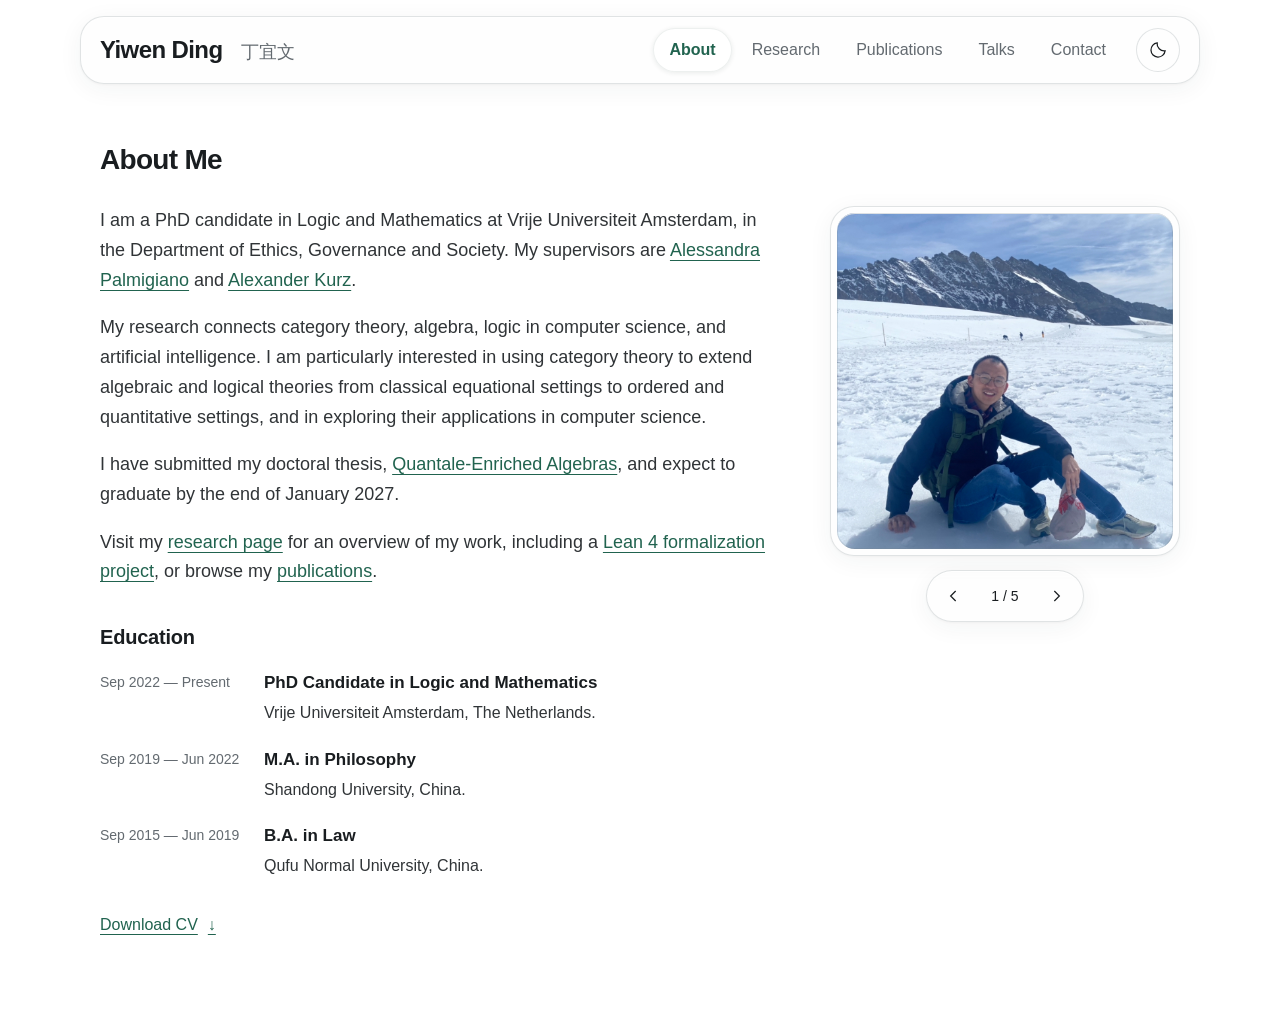
==== commit a90cb3b6: "update" ====
--- a/index.html
+++ b/index.html
@@ -6,7 +6,7 @@
   <meta name="description" content="Yiwen Ding, PhD candidate at Vrije Universiteit Amsterdam. Research in logic, category theory, and theoretical computer science.">
   <meta name="color-scheme" content="light dark">
   <title>Yiwen Ding | Personal Homepage</title>
-  <link rel="stylesheet" href="style.css?v=20261102-glass-1">
+  <link rel="stylesheet" href="style.css?v=20261103-content-1">
 </head>
 <body class="light" data-page="about">
   <a class="skip-link" href="#main-content">Skip to content</a>
@@ -16,6 +16,7 @@
       <div class="nav-right">
         <nav aria-label="Main navigation">
           <a href="index.html" aria-current="page">About</a>
+          <a href="research.html">Research</a>
           <a href="publications.html">Publications</a>
           <a href="talks.html">Talks</a>
           <a href="contact.html">Contact</a>
@@ -33,23 +34,18 @@
       <div>
         <h1>About Me</h1>
         <p>
-          I am a PhD student in the Department of Ethics, Governance and Society (EGS) at the Vrije Universiteit Amsterdam, under the supervision of <a href="https://research.vu.nl/en/persons/alessandra-palmigiano" target="_blank" rel="noopener noreferrer">Alessandra Palmigiano</a> and <a href="https://alexhkurz.github.io/" target="_blank" rel="noopener noreferrer">Alexander Kurz</a>.
+          I am a PhD candidate in Logic and Mathematics at Vrije Universiteit Amsterdam, in the Department of Ethics, Governance and Society. My supervisors are <a href="https://research.vu.nl/en/persons/alessandra-palmigiano" target="_blank" rel="noopener noreferrer">Alessandra Palmigiano</a> and <a href="https://alexhkurz.github.io/" target="_blank" rel="noopener noreferrer">Alexander Kurz</a>.
         </p>
-        <p>My main research interests lie in category theory and theoretical computer science, especially in:</p>
-        <ul class="research-interests">
-          <li>logic in computer science,</li>
-          <li>categorical algebra,</li>
-          <li>universal algebra and coalgebra,</li>
-          <li>the logical foundations of artificial intelligence.</li>
-        </ul>
-        <h2>Education Background</h2>
+        <p>My research connects category theory, algebra, logic in computer science, and artificial intelligence. I am particularly interested in using category theory to extend algebraic and logical theories from classical equational settings to ordered and quantitative settings, and in exploring their applications in computer science.</p>
+        <p>I have submitted my doctoral thesis, <a href="research.html#quantale-enriched-algebras">Quantale-Enriched Algebras</a>, and expect to graduate by the end of January 2027.</p>
+        <p>Visit my <a href="research.html">research page</a> for an overview of my work, including a <a href="research.html#lean-formalization">Lean 4 formalization project</a>, or browse my <a href="publications.html">publications</a>.</p>
+        <h2>Education</h2>
         <ul class="list education-list">
           <li>
             <span class="education-date">Sep 2022 — Present</span>
             <div>
               <strong>PhD Candidate in Logic and Mathematics</strong>
               <span>Vrije Universiteit Amsterdam, The Netherlands.</span>
-              <span class="education-detail">Supervisors: Prof. Alessandra Palmigiano and Prof. Alexander Kurz.</span>
             </div>
           </li>
           <li>
@@ -57,7 +53,6 @@
             <div>
               <strong>M.A. in Philosophy</strong>
               <span>Shandong University, China.</span>
-              <span class="education-detail">Advisor: Prof. Fei Liang.</span>
             </div>
           </li>
           <li>
@@ -91,12 +86,7 @@
     </div>
   </section>
   </main>
-  <footer>
-    <div class="container">
-      <p>&copy; <span data-current-year>2026</span> Yiwen Ding — All rights reserved.</p>
-    </div>
-  </footer>
   <script src="photos.js?v=20261102-glass-1"></script>
-  <script src="script.js?v=20261102-glass-1"></script>
+  <script src="script.js?v=20261103-glass-2"></script>
 </body>
 </html>
--- a/style.css
+++ b/style.css
@@ -10,11 +10,11 @@
   --border: #e5e8ea;
   --surface: #f3f5f5;
   --glass-solid: #f5f7f7;
-  --glass-fill: rgba(248, 250, 250, .82);
+  --glass-fill: rgba(248, 250, 250, .24);
   --glass-edge: rgba(117, 131, 138, .22);
   --glass-highlight: rgba(255, 255, 255, .95);
   --glass-shadow: 0 5px 24px rgba(33, 46, 52, .055), 0 1px 3px rgba(33, 46, 52, .04);
-  --active: rgba(255, 255, 255, .88);
+  --active: rgba(255, 255, 255, .5);
   --active-shadow: 0 1px 5px rgba(25, 43, 34, .09), inset 0 0 0 1px rgba(30, 66, 50, .08);
 }
 
@@ -29,7 +29,7 @@
   --border: #343a3f;
   --surface: #272d31;
   --glass-solid: #272d31;
-  --glass-fill: rgba(36, 42, 46, .86);
+  --glass-fill: rgba(36, 42, 46, .3);
   --glass-edge: rgba(203, 216, 224, .16);
   --glass-highlight: rgba(255, 255, 255, .13);
   --glass-shadow: 0 5px 24px rgba(0, 0, 0, .18), 0 1px 3px rgba(0, 0, 0, .12);
@@ -71,7 +71,7 @@
 }
 .skip-link:focus { transform: none; }
 
-/* A single frosted navigation surface, with a subtle polished edge. */
+/* A lightly tinted glass surface lets scrolling content show through. */
 .site-header { position: sticky; top: 0; z-index: 20; padding: 28px 0; }
 .header-content, .nav-right, nav { display: flex; align-items: center; }
 .header-content { position: relative; isolation: isolate; min-height: 44px; justify-content: space-between; gap: 24px; }
@@ -135,18 +135,38 @@
 .research-interests { padding-left: 23px; margin: 0 0 30px; }
 .research-interests li { padding-left: 4px; }
 .research-interests li::marker { color: var(--muted); }
+.research-content { max-width: 760px; }
+.research-note, .talk-detail { font-size: 16px; color: var(--muted); }
+.research-note { margin-top: -10px; }
+.talk-detail { margin: 4px 0 0; }
+#talk-list h2 { font-size: 17px; padding-top: 22px; border-top: 1px solid var(--border); }
+#talk-list h2:first-child { margin-top: 0; padding-top: 0; border-top: 0; }
 
 /* Fixed square frames keep mixed portrait/landscape photos from shifting the layout. */
 .photo-gallery { margin: 64px 0 0; min-width: 0; }
-.photo-stage { position: relative; }
-.photo-frame { position: relative; aspect-ratio: 1; overflow: hidden; border-radius: 4px; background: var(--surface); touch-action: pan-y pinch-zoom; }
-.profile-img { position: absolute; inset: 0; display: block; width: 100%; height: 100%; object-fit: cover; }
+.photo-stage { display: flex; flex-direction: column; align-items: center; gap: 14px; }
+.photo-frame {
+  position: relative;
+  width: 100%;
+  aspect-ratio: 1;
+  overflow: hidden;
+  border: 1px solid var(--glass-edge);
+  border-radius: 24px;
+  background: var(--glass-solid);
+  box-shadow: inset 0 1px 0 var(--glass-highlight), var(--glass-shadow);
+  touch-action: pan-y pinch-zoom;
+}
+.profile-img { position: absolute; inset: 6px; display: block; width: calc(100% - 12px); height: calc(100% - 12px); border-radius: 18px; object-fit: cover; }
+.photo-frame::after {
+  content: "";
+  position: absolute;
+  inset: 6px;
+  border-radius: 18px;
+  box-shadow: inset 0 0 0 1px var(--glass-edge), inset 0 1px 0 var(--glass-highlight);
+  pointer-events: none;
+}
 .photo-caption { margin-top: 12px; text-align: center; font-size: 15px; color: var(--muted); }
 .photo-controls {
-  position: absolute;
-  bottom: 14px;
-  left: 50%;
-  transform: translateX(-50%);
   display: flex;
   align-items: center;
   justify-content: center;
@@ -187,16 +207,13 @@
 .contact-row:first-child { padding-top: 0; }
 .contact-row dt { font-size: 16px; color: var(--muted); }
 .contact-row dd { margin: 0; overflow-wrap: anywhere; }
-footer { padding: 24px 0; color: var(--muted); font-size: 13px; }
-footer .container { padding-top: 18px; border-top: 1px solid var(--border); }
-footer p { margin: 0; }
 
 /* Solid surfaces are the default on browsers without backdrop filtering. */
 @supports ((backdrop-filter: blur(1px)) or (-webkit-backdrop-filter: blur(1px))) {
-  .header-content::before, .photo-controls {
+  .header-content::before, .photo-frame, .photo-controls {
     background: var(--glass-fill);
-    -webkit-backdrop-filter: blur(22px) saturate(1.35);
-    backdrop-filter: blur(22px) saturate(1.35);
+    -webkit-backdrop-filter: blur(6px) saturate(1.5);
+    backdrop-filter: blur(6px) saturate(1.5);
   }
 }
 @media (max-width: 960px) {
@@ -208,9 +225,8 @@
   .about-grid { grid-template-columns: minmax(0, 1fr) 280px; gap: 32px; }
   .education-list li { grid-template-columns: 1fr; gap: 4px; }
 }
-@media (max-width: 760px) {
+@media (max-width: 900px) {
   html { scroll-padding-top: 160px; }
-  .container { width: calc(100% - 48px); }
   .site-header { padding: 24px 0; }
   .header-content { flex-wrap: wrap; gap: 12px; }
   .header-content::before { inset: -12px; border-radius: 20px; }
@@ -218,20 +234,27 @@
   .nav-right { width: 100%; justify-content: space-between; gap: 8px; }
   nav { flex: 1; justify-content: space-between; gap: 0; }
   nav a { padding-inline: 12px; font-size: 15px; }
+}
+@media (max-width: 760px) {
+  .container { width: calc(100% - 48px); }
   .section { padding: 30px 0 48px; }
   .about-grid { grid-template-columns: 1fr; gap: 32px; }
   .photo-gallery { width: 100%; max-width: 350px; margin: 0 auto; }
   .education-list li { grid-template-columns: 146px minmax(0, 1fr); gap: 18px; }
 }
+@media (max-width: 600px) {
+  .site-name { max-width: calc(100% - 56px); }
+  #theme-toggle { position: absolute; top: 0; right: 0; }
+}
 @media (max-width: 480px) {
   .container { width: calc(100% - 40px); }
-  nav a { padding-inline: 8px; font-size: 14px; }
+  nav a { padding-inline: 6px; font-size: 14px; }
   .education-list li { grid-template-columns: 1fr; gap: 4px; }
   .contact-row { grid-template-columns: 1fr; gap: 3px; padding-block: 12px; }
 }
 @media (max-width: 360px) {
   .container { width: calc(100% - 32px); }
-  nav a { padding-inline: 6px; font-size: 13px; }
+  nav a { padding-inline: 4px; font-size: 13px; }
   .nav-right { gap: 4px; }
 }
 @media (prefers-reduced-motion: reduce) {
@@ -239,7 +262,7 @@
   #theme-toggle:active, .photo-arrow:active { transform: none; }
 }
 @media (prefers-reduced-transparency: reduce), (prefers-contrast: more) {
-  .header-content::before, .photo-controls {
+  .header-content::before, .photo-frame, .photo-controls {
     background: var(--glass-solid);
     -webkit-backdrop-filter: none;
     backdrop-filter: none;
@@ -249,7 +272,7 @@
   nav a[aria-current="page"] { text-decoration: underline; }
 }
 @media (forced-colors: active) {
-  .header-content::before, .photo-controls { background: Canvas; border: 1px solid CanvasText; box-shadow: none; backdrop-filter: none; -webkit-backdrop-filter: none; }
+  .header-content::before, .photo-frame, .photo-controls { background: Canvas; border: 1px solid CanvasText; box-shadow: none; backdrop-filter: none; -webkit-backdrop-filter: none; }
   nav a[aria-current="page"] { text-decoration: underline; }
 }
 @media print {
